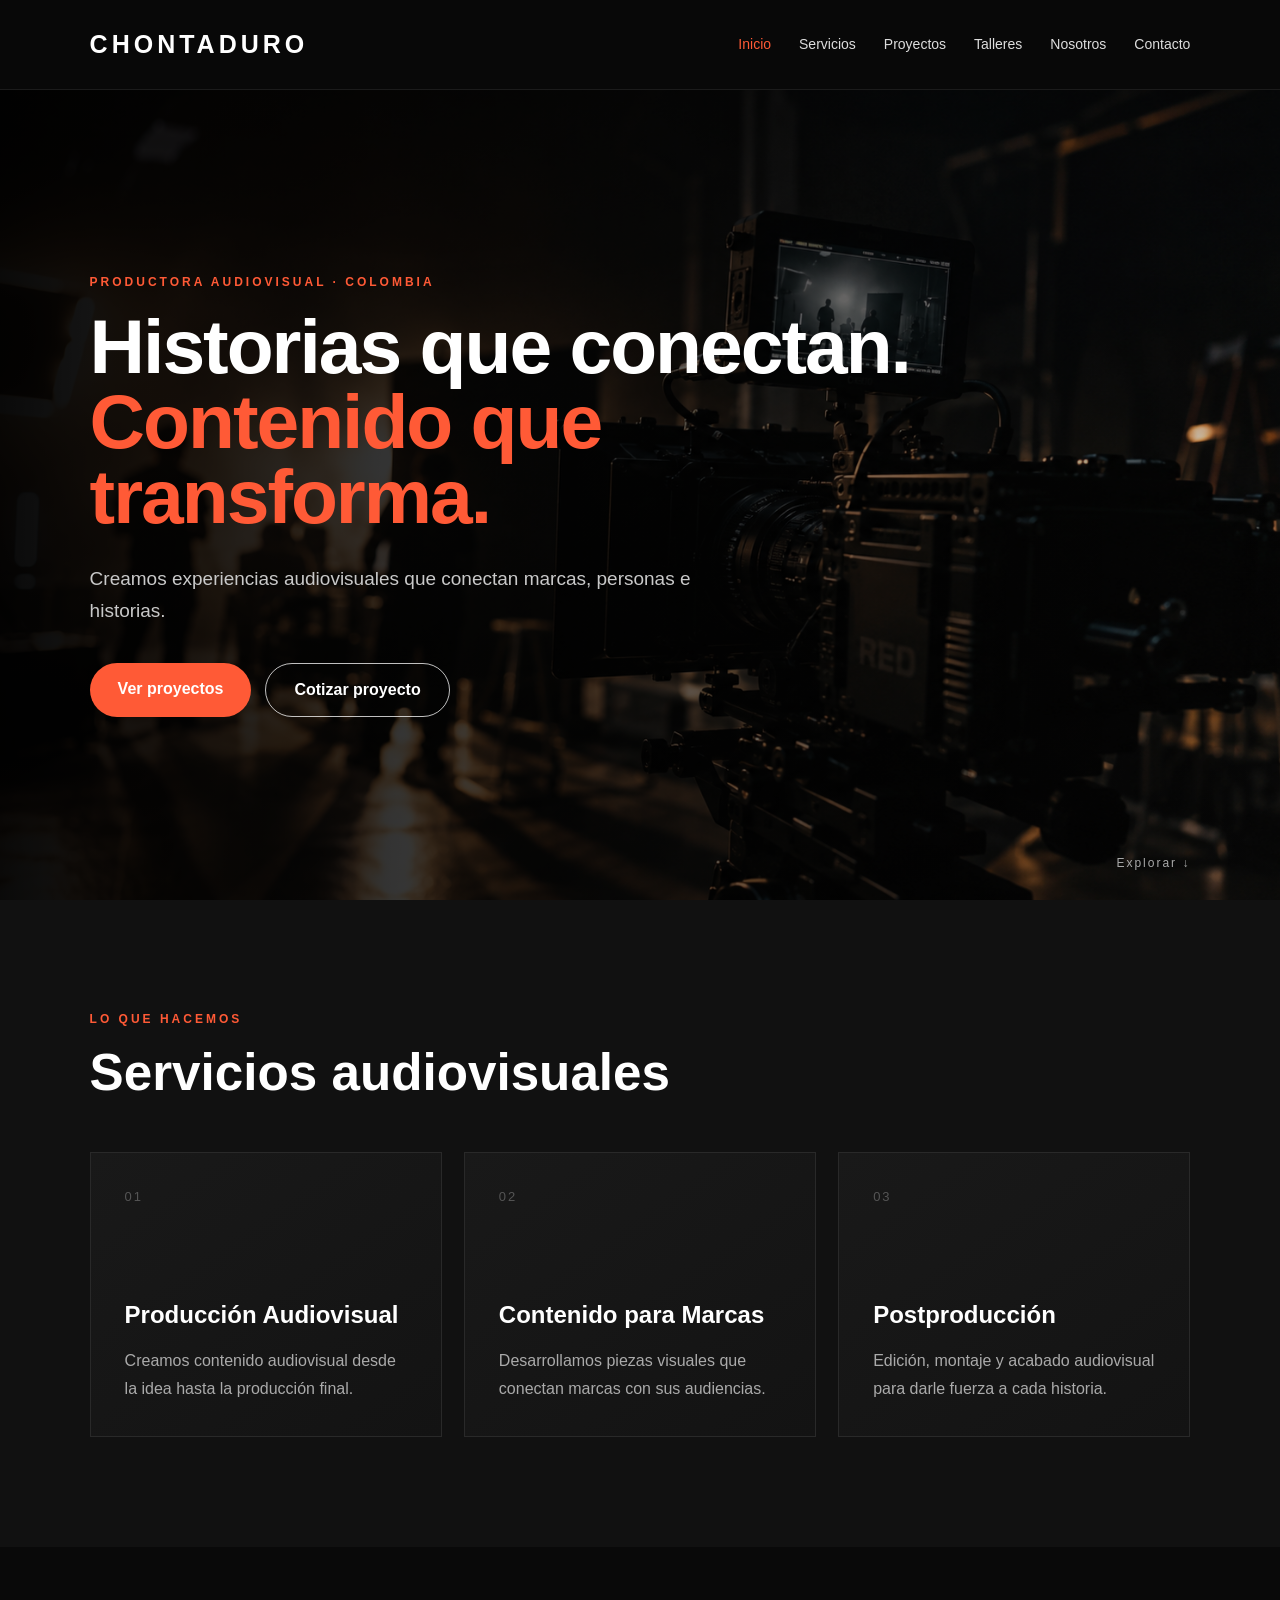
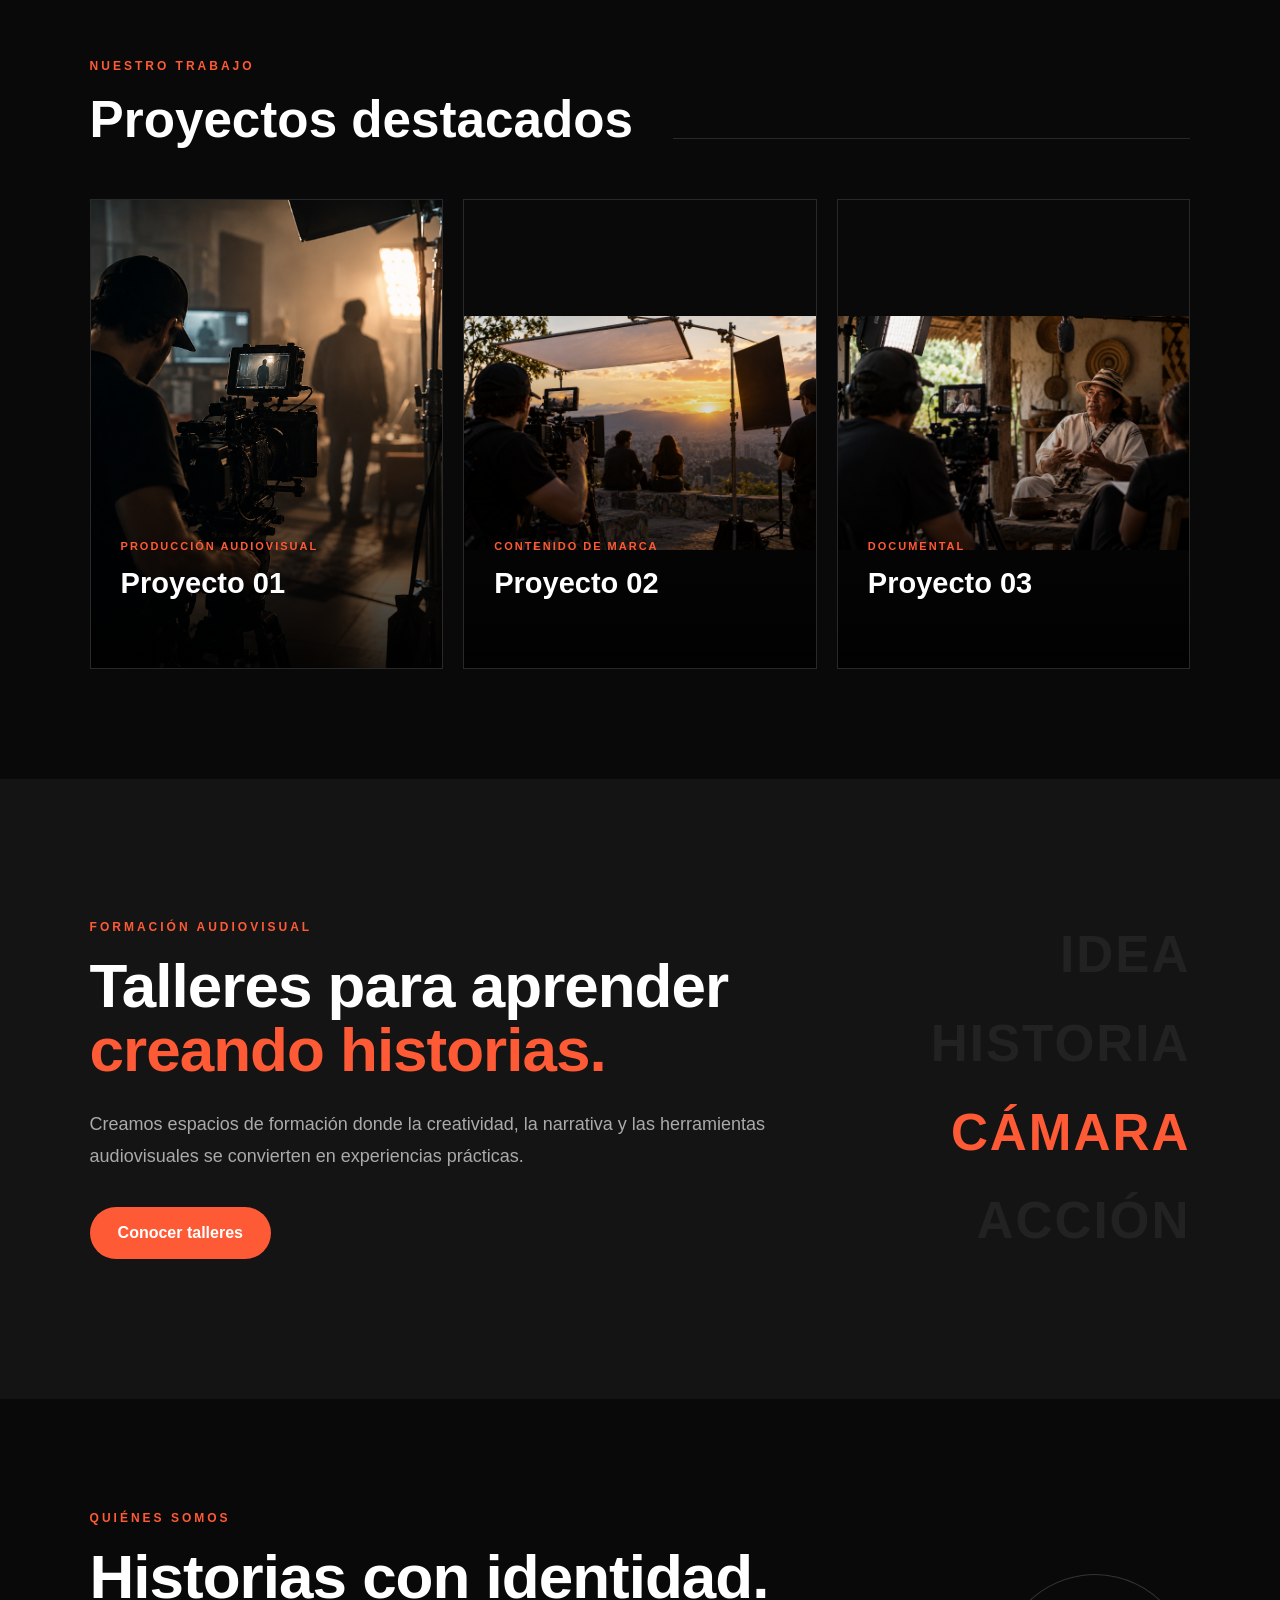
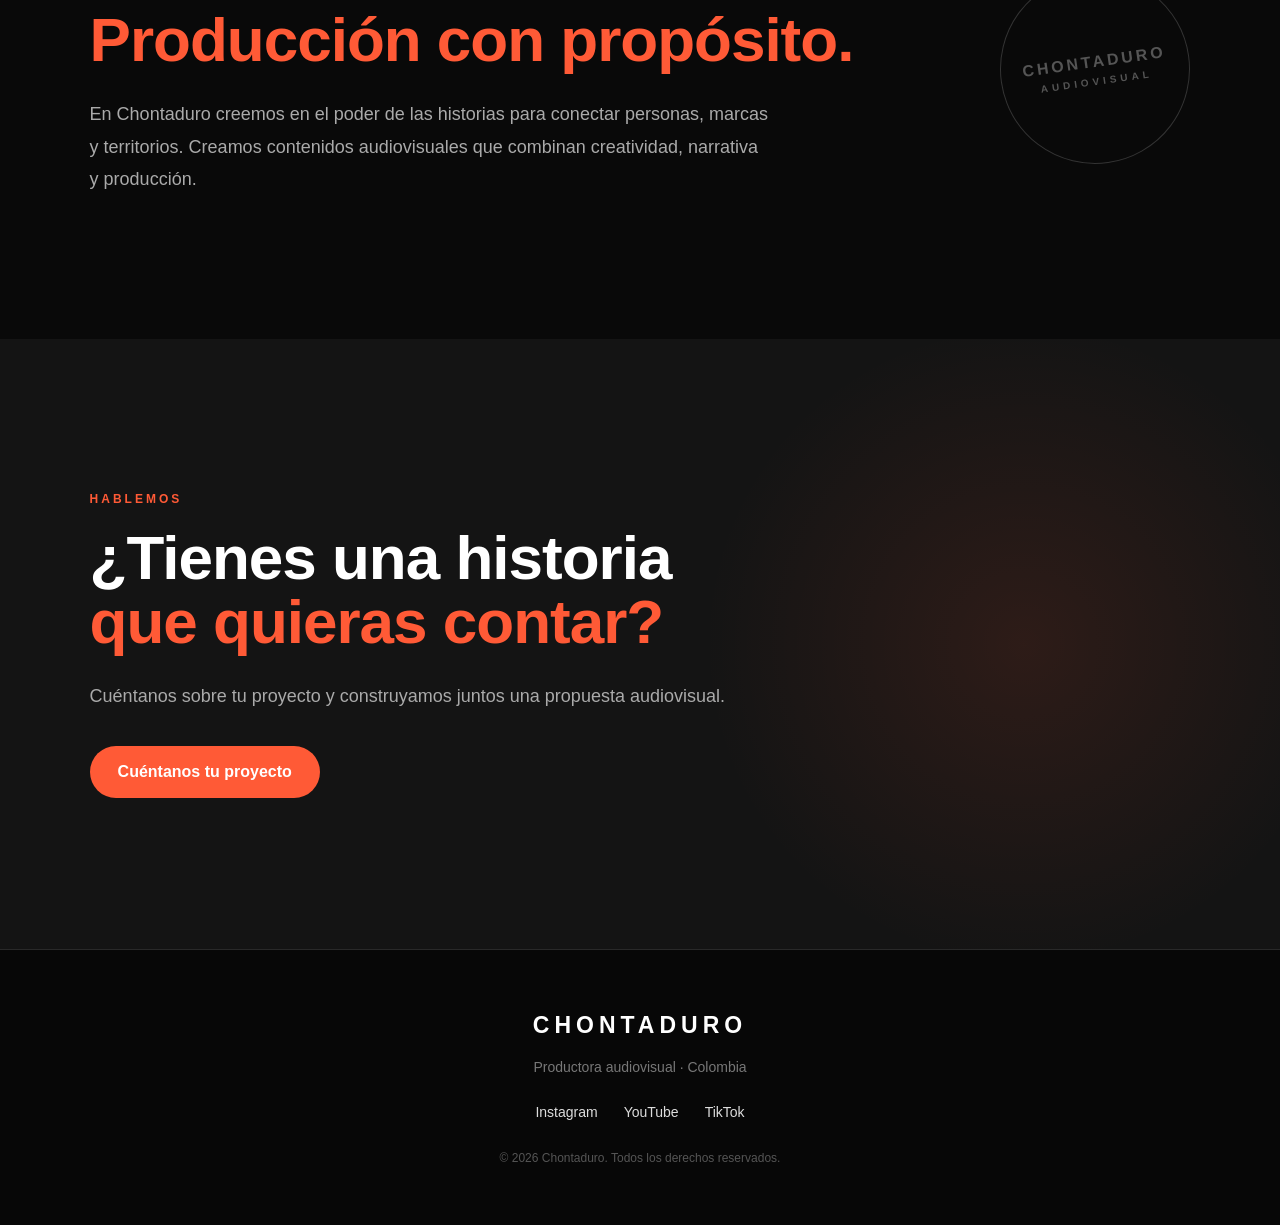
==== index.html @ b8dfe87e "Primera versión web Chontaduro" ====
<!DOCTYPE html>
<html lang="es">
<head>
    <meta charset="UTF-8">
    <meta name="viewport" content="width=device-width, initial-scale=1.0">
    <meta name="description" content="Chontaduro, productora audiovisual en Colombia. Producción audiovisual, contenido para marcas, postproducción y formación audiovisual.">
    <title>Chontaduro | Productora Audiovisual</title>
    <link rel="stylesheet" href="styles.css">
</head>
<body>
    <header class="header">
        <h1 class="logo"><a href="#inicio">CHONTADURO</a></h1>
        <nav aria-label="Navegación principal">
            <a href="#inicio" class="activo">Inicio</a>
            <a href="#servicios">Servicios</a>
            <a href="#proyectos">Proyectos</a>
            <a href="#talleres">Talleres</a>
            <a href="#nosotros">Nosotros</a>
            <a href="#contacto">Contacto</a>
        </nav>
    </header>

    <main>
        <section class="portada" id="inicio">
            <div class="contenido-portada">
                <p class="eyebrow">PRODUCTORA AUDIOVISUAL · COLOMBIA</p>
                <h2>Historias que conectan.<br><span>Contenido que transforma.</span></h2>
                <p class="intro">Creamos experiencias audiovisuales que conectan marcas, personas e historias.</p>
                <div class="botones">
                    <a href="#proyectos" class="boton boton-primario">Ver proyectos</a>
                    <a href="https://wa.me/573133959824?text=Hola%20Chontaduro,%20quiero%20cotizar%20un%20proyecto%20audiovisual." class="boton boton-secundario" target="_blank" rel="noopener noreferrer">Cotizar proyecto</a>
                </div>
            </div>
            <a class="scroll-indicator" href="#servicios" aria-label="Ir a servicios">Explorar ↓</a>
        </section>

        <section class="servicios seccion" id="servicios">
            <div class="titulo-seccion">
                <p>LO QUE HACEMOS</p>
                <h2>Servicios audiovisuales</h2>
            </div>
            <div class="contenedor-servicios">
                <article class="servicio">
                    <span class="numero">01</span>
                    <h3>Producción Audiovisual</h3>
                    <p>Creamos contenido audiovisual desde la idea hasta la producción final.</p>
                </article>
                <article class="servicio">
                    <span class="numero">02</span>
                    <h3>Contenido para Marcas</h3>
                    <p>Desarrollamos piezas visuales que conectan marcas con sus audiencias.</p>
                </article>
                <article class="servicio">
                    <span class="numero">03</span>
                    <h3>Postproducción</h3>
                    <p>Edición, montaje y acabado audiovisual para darle fuerza a cada historia.</p>
                </article>
            </div>
        </section>

        <section class="proyectos seccion" id="proyectos">
            <div class="titulo-seccion titulo-con-linea">
                <div>
                    <p>NUESTRO TRABAJO</p>
                    <h2>Proyectos destacados</h2>
                </div>
                <span class="linea-decorativa"></span>
            </div>
            <div class="contenedor-proyectos">
                <a href="#" class="proyecto proyecto-1" aria-label="Proyecto 01, Producción Audiovisual">
                    <div class="info-proyecto">
                        <p>PRODUCCIÓN AUDIOVISUAL</p>
                        <h3>Proyecto 01</h3>
                        <span>Ver proyecto →</span>
                    </div>
                </a>
                <a href="#" class="proyecto proyecto-2" aria-label="Proyecto 02, Contenido de Marca">
                    <div class="info-proyecto">
                        <p>CONTENIDO DE MARCA</p>
                        <h3>Proyecto 02</h3>
                        <span>Ver proyecto →</span>
                    </div>
                </a>
                <a href="#" class="proyecto proyecto-3" aria-label="Proyecto 03, Documental">
                    <div class="info-proyecto">
                        <p>DOCUMENTAL</p>
                        <h3>Proyecto 03</h3>
                        <span>Ver proyecto →</span>
                    </div>
                </a>
            </div>
        </section>

        <section class="talleres seccion" id="talleres">
            <div class="contenido-talleres">
                <p class="etiqueta">FORMACIÓN AUDIOVISUAL</p>
                <h2>Talleres para aprender<br><span>creando historias.</span></h2>
                <p class="descripcion-talleres">Creamos espacios de formación donde la creatividad, la narrativa y las herramientas audiovisuales se convierten en experiencias prácticas.</p>
                <a href="https://wa.me/573133959824?text=Hola%20Chontaduro,%20quiero%20conocer%20más%20sobre%20los%20talleres." class="boton boton-primario" target="_blank" rel="noopener noreferrer">Conocer talleres</a>
            </div>
            <div class="detalle-talleres" aria-hidden="true">
                <span>IDEA</span><span>HISTORIA</span><span>CÁMARA</span><span>ACCIÓN</span>
            </div>
        </section>

        <section class="nosotros seccion" id="nosotros">
            <div class="contenido-nosotros">
                <p class="etiqueta">QUIÉNES SOMOS</p>
                <h2>Historias con identidad.<br><span>Producción con propósito.</span></h2>
                <p class="texto-nosotros">En Chontaduro creemos en el poder de las historias para conectar personas, marcas y territorios. Creamos contenidos audiovisuales que combinan creatividad, narrativa y producción.</p>
            </div>
            <div class="sello" aria-hidden="true">CHONTADURO<br><small>AUDIOVISUAL</small></div>
        </section>

        <section class="contacto seccion" id="contacto">
            <div class="contenido-contacto">
                <p class="etiqueta">HABLEMOS</p>
                <h2>¿Tienes una historia<br><span>que quieras contar?</span></h2>
                <p class="texto-contacto">Cuéntanos sobre tu proyecto y construyamos juntos una propuesta audiovisual.</p>
                <a href="https://wa.me/573133959824?text=Hola%20Chontaduro,%20quiero%20cotizar%20un%20proyecto%20audiovisual." class="boton boton-primario" target="_blank" rel="noopener noreferrer">Cuéntanos tu proyecto</a>
            </div>
        </section>
    </main>

    <footer class="footer">
        <div class="contenido-footer">
            <h3>CHONTADURO</h3>
            <p>Productora audiovisual · Colombia</p>
            <div class="redes-footer">
                <a href="#">Instagram</a>
                <a href="#">YouTube</a>
                <a href="#">TikTok</a>
            </div>
            <p class="copyright">© 2026 Chontaduro. Todos los derechos reservados.</p>
        </div>
    </footer>
</body>
</html>
---- styles.css ----
:root {
    --fondo: #090909;
    --fondo-secundario: #111111;
    --tarjeta: #171717;
    --borde: #292929;
    --texto: #ffffff;
    --texto-suave: #aaaaaa;
    --acento: #ff5a36;
    --ancho: 1200px;
}

* { margin: 0; padding: 0; box-sizing: border-box; }
html { scroll-behavior: smooth; scroll-padding-top: 90px; }
body { background: var(--fondo); color: var(--texto); font-family: Arial, Helvetica, sans-serif; line-height: 1.5; overflow-x: hidden; }
a { color: inherit; }

.header {
    height: 90px;
    padding: 0 max(7%, calc((100vw - var(--ancho)) / 2));
    display: flex;
    align-items: center;
    justify-content: space-between;
    background: rgba(9, 9, 9, 0.94);
    backdrop-filter: blur(12px);
    position: sticky;
    top: 0;
    z-index: 1000;
    border-bottom: 1px solid rgba(255,255,255,.08);
}
.logo { font-size: 25px; letter-spacing: 4px; }
.logo a { color: white; text-decoration: none; transition: color .3s ease; }
.logo a:hover { color: var(--acento); }
nav { display: flex; gap: 28px; }
nav a { color: #ddd; text-decoration: none; font-size: 14px; transition: color .3s ease; }
nav a:hover, nav a.activo { color: var(--acento); }

.portada {
    min-height: calc(100vh - 90px);
    padding: 0 7%;
    display: flex;
    align-items: center;
    position: relative;
    background-image: linear-gradient(90deg, rgba(0,0,0,.96) 0%, rgba(0,0,0,.72) 44%, rgba(0,0,0,.16) 100%), url("Imagenes/Portada.png");
    background-size: cover;
    background-position: center;
}
.contenido-portada { max-width: 900px; }
.eyebrow, .etiqueta, .titulo-seccion p { color: var(--acento); font-size: 12px; font-weight: 700; letter-spacing: 3px; margin-bottom: 18px; }
.contenido-portada h2 { font-size: clamp(48px, 6vw, 78px); line-height: .98; letter-spacing: -2px; margin-bottom: 28px; }
.contenido-portada h2 span, .contenido-talleres h2 span, .contenido-nosotros h2 span, .contenido-contacto h2 span { color: var(--acento); }
.intro { max-width: 610px; font-size: 19px; line-height: 1.7; color: #c9c9c9; margin-bottom: 36px; }
.botones { display: flex; gap: 14px; flex-wrap: wrap; }
.boton { display: inline-block; padding: 14px 28px; border-radius: 999px; text-decoration: none; font-weight: 700; transition: transform .3s ease, opacity .3s ease, background .3s ease; }
.boton:hover { transform: translateY(-3px); opacity: .88; }
.boton-primario { background: var(--acento); color: white; }
.boton-secundario { background: transparent; border: 1px solid rgba(255,255,255,.75); color: white; }
.scroll-indicator { position: absolute; bottom: 28px; right: 7%; color: #aaa; text-decoration: none; font-size: 12px; letter-spacing: 2px; }

.seccion { padding: 110px 7%; }
.titulo-seccion { margin-bottom: 52px; }
.titulo-seccion h2 { font-size: clamp(38px, 4vw, 52px); line-height: 1.05; }
.titulo-con-linea { display: flex; align-items: flex-end; gap: 40px; }
.linea-decorativa { height: 1px; background: var(--borde); flex: 1; margin-bottom: 8px; }

.servicios { background: var(--fondo-secundario); }
.contenedor-servicios { display: grid; grid-template-columns: repeat(3, 1fr); gap: 22px; }
.servicio { min-height: 285px; padding: 34px; background: linear-gradient(145deg, #191919, #131313); border: 1px solid var(--borde); display: flex; flex-direction: column; justify-content: flex-end; transition: transform .35s ease, border-color .35s ease; }
.servicio:hover { transform: translateY(-8px); border-color: var(--acento); }
.numero { color: #555; font-size: 13px; letter-spacing: 2px; margin-bottom: auto; }
.servicio h3 { font-size: 24px; margin-bottom: 14px; }
.servicio p { color: var(--texto-suave); line-height: 1.7; }

.proyectos { background: var(--fondo); }
.contenedor-proyectos { display: grid; grid-template-columns: repeat(3, 1fr); gap: 20px; }
.proyecto { height: 470px; padding: 30px; border: 1px solid var(--borde); display: flex; align-items: flex-end; position: relative; overflow: hidden; text-decoration: none; color: white; background-size: 100%; background-position: center; background-repeat: no-repeat; transition: transform .45s ease, border-color .45s ease, background-size .65s ease; }
.proyecto::after { content: ""; position: absolute; inset: 0; background: linear-gradient(180deg, transparent 35%, rgba(0,0,0,.88) 100%); }
.proyecto-1 { background-image: url("Imagenes/proyectos/Proyecto 01.png"); }
.proyecto-2 { background-image: url("Imagenes/proyectos/Proyecto 02.png"); }
.proyecto-3 { background-image: url("Imagenes/proyectos/Proyecto 03.png"); }
.proyecto:hover { transform: translateY(-8px); border-color: var(--acento); background-size: 108%; }
.info-proyecto { position: relative; z-index: 2; }
.info-proyecto p { color: var(--acento); font-size: 11px; font-weight: 700; letter-spacing: 2px; margin-bottom: 8px; }
.info-proyecto h3 { font-size: 29px; margin-bottom: 8px; }
.info-proyecto span { color: #bbb; font-size: 13px; opacity: 0; transform: translateY(5px); display: inline-block; transition: .3s ease; }
.proyecto:hover .info-proyecto span { opacity: 1; transform: translateY(0); }

.talleres { min-height: 620px; background: #141414; display: grid; grid-template-columns: 1.3fr .7fr; gap: 60px; align-items: center; }
.contenido-talleres { max-width: 800px; }
.contenido-talleres h2, .contenido-nosotros h2, .contenido-contacto h2 { font-size: clamp(42px, 5vw, 62px); line-height: 1.03; margin-bottom: 26px; letter-spacing: -1px; }
.descripcion-talleres, .texto-nosotros, .texto-contacto { max-width: 680px; color: var(--texto-suave); font-size: 18px; line-height: 1.8; margin-bottom: 34px; }
.detalle-talleres { display: grid; gap: 12px; justify-items: end; }
.detalle-talleres span { font-size: clamp(28px, 4vw, 52px); font-weight: 800; color: #222; letter-spacing: 2px; }
.detalle-talleres span:nth-child(3) { color: var(--acento); }

.nosotros { background: var(--fondo); display: grid; grid-template-columns: 1fr auto; align-items: center; gap: 70px; }
.contenido-nosotros { max-width: 900px; }
.sello { width: 190px; height: 190px; border: 1px solid #333; border-radius: 50%; display: grid; place-content: center; text-align: center; font-weight: 800; letter-spacing: 3px; color: #555; transform: rotate(-8deg); }
.sello small { font-size: 10px; letter-spacing: 4px; }

.contacto { min-height: 610px; background: radial-gradient(circle at 80% 50%, rgba(255,90,54,.11), transparent 30%), #141414; display: flex; align-items: center; }
.contenido-contacto { max-width: 850px; }

.footer { padding: 58px 7%; background: #070707; border-top: 1px solid var(--borde); }
.contenido-footer { text-align: center; }
.contenido-footer h3 { font-size: 23px; letter-spacing: 5px; margin-bottom: 14px; }
.contenido-footer > p { color: #777; font-size: 14px; }
.redes-footer { display: flex; justify-content: center; gap: 26px; margin-top: 24px; }
.redes-footer a { color: #ddd; text-decoration: none; font-size: 14px; transition: color .3s ease; }
.redes-footer a:hover { color: var(--acento); }
.contenido-footer .copyright { font-size: 12px; color: #555; margin-top: 26px; }

@media (max-width: 900px) {
    html { scroll-padding-top: 130px; }
    .header { height: auto; padding: 20px 7%; flex-direction: column; gap: 16px; }
    nav { flex-wrap: wrap; justify-content: center; gap: 12px 18px; }
    .portada { min-height: 78vh; background-position: 60% center; }
    .contenedor-servicios, .contenedor-proyectos { grid-template-columns: 1fr; }
    .proyecto { height: 390px; background-size: cover; }
    .proyecto:hover { background-size: cover; }
    .talleres { grid-template-columns: 1fr; }
    .detalle-talleres { display: none; }
    .nosotros { grid-template-columns: 1fr; }
    .sello { display: none; }
    .titulo-con-linea { display: block; }
    .linea-decorativa { display: none; }
}

@media (max-width: 560px) {
    .seccion { padding: 78px 7%; }
    .portada { padding-top: 55px; padding-bottom: 70px; }
    .contenido-portada h2 { font-size: 45px; }
    .intro { font-size: 17px; }
    .botones { flex-direction: column; align-items: flex-start; }
    .boton { text-align: center; }
    .scroll-indicator { display: none; }
    .servicio { min-height: 230px; }
    .contenido-talleres h2, .contenido-nosotros h2, .contenido-contacto h2 { font-size: 40px; }
}
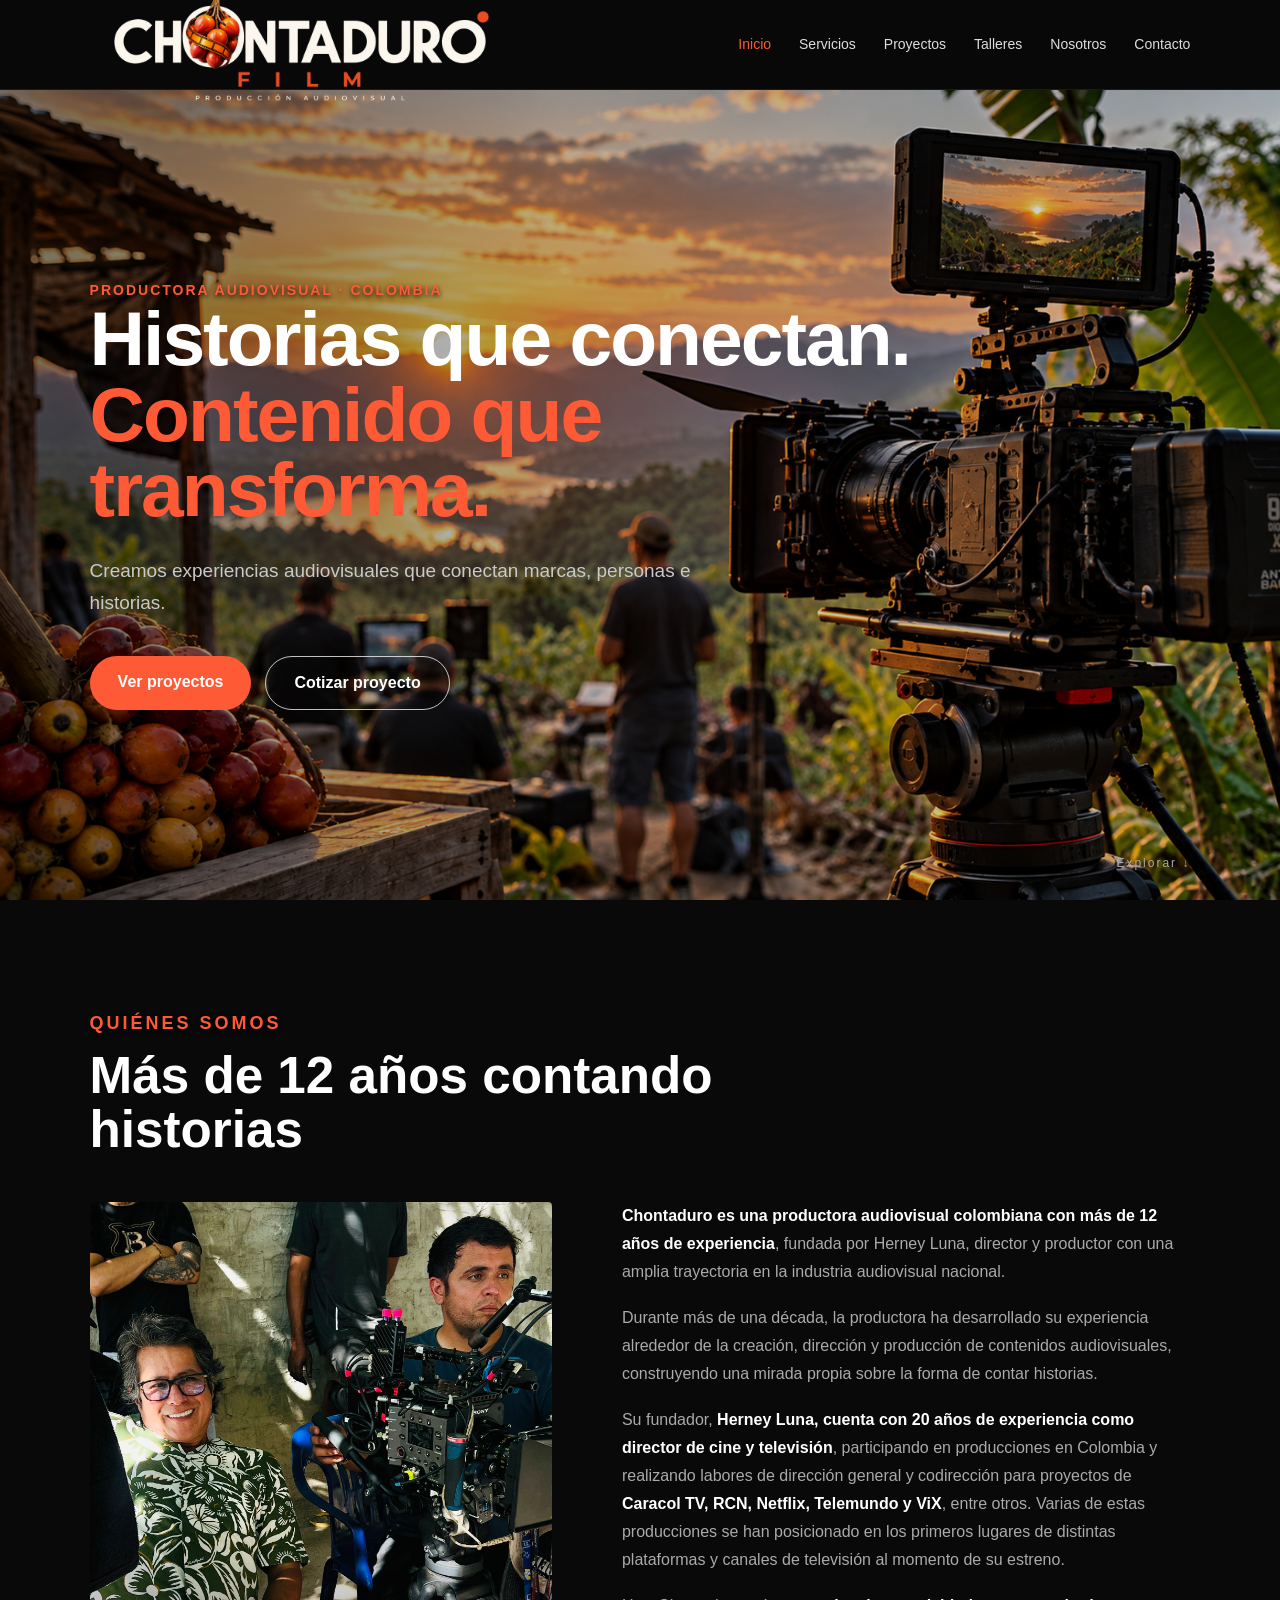
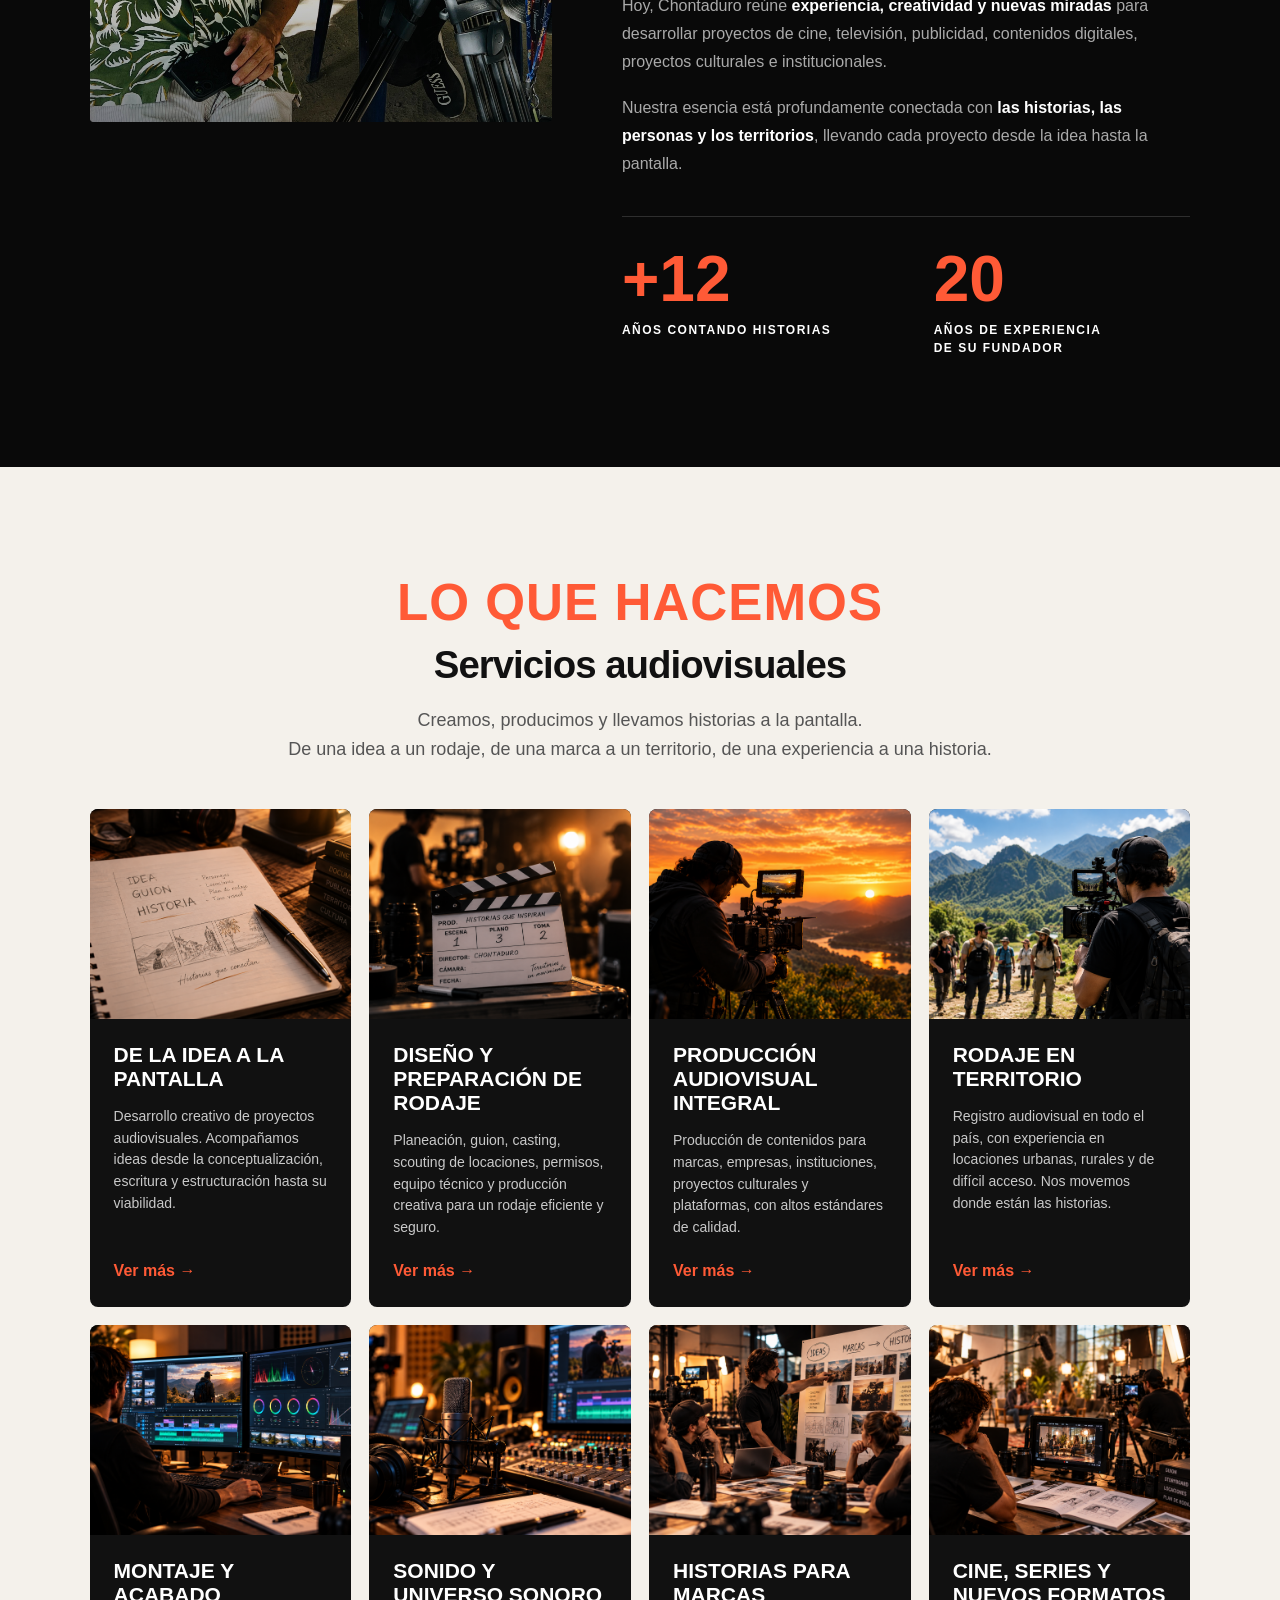
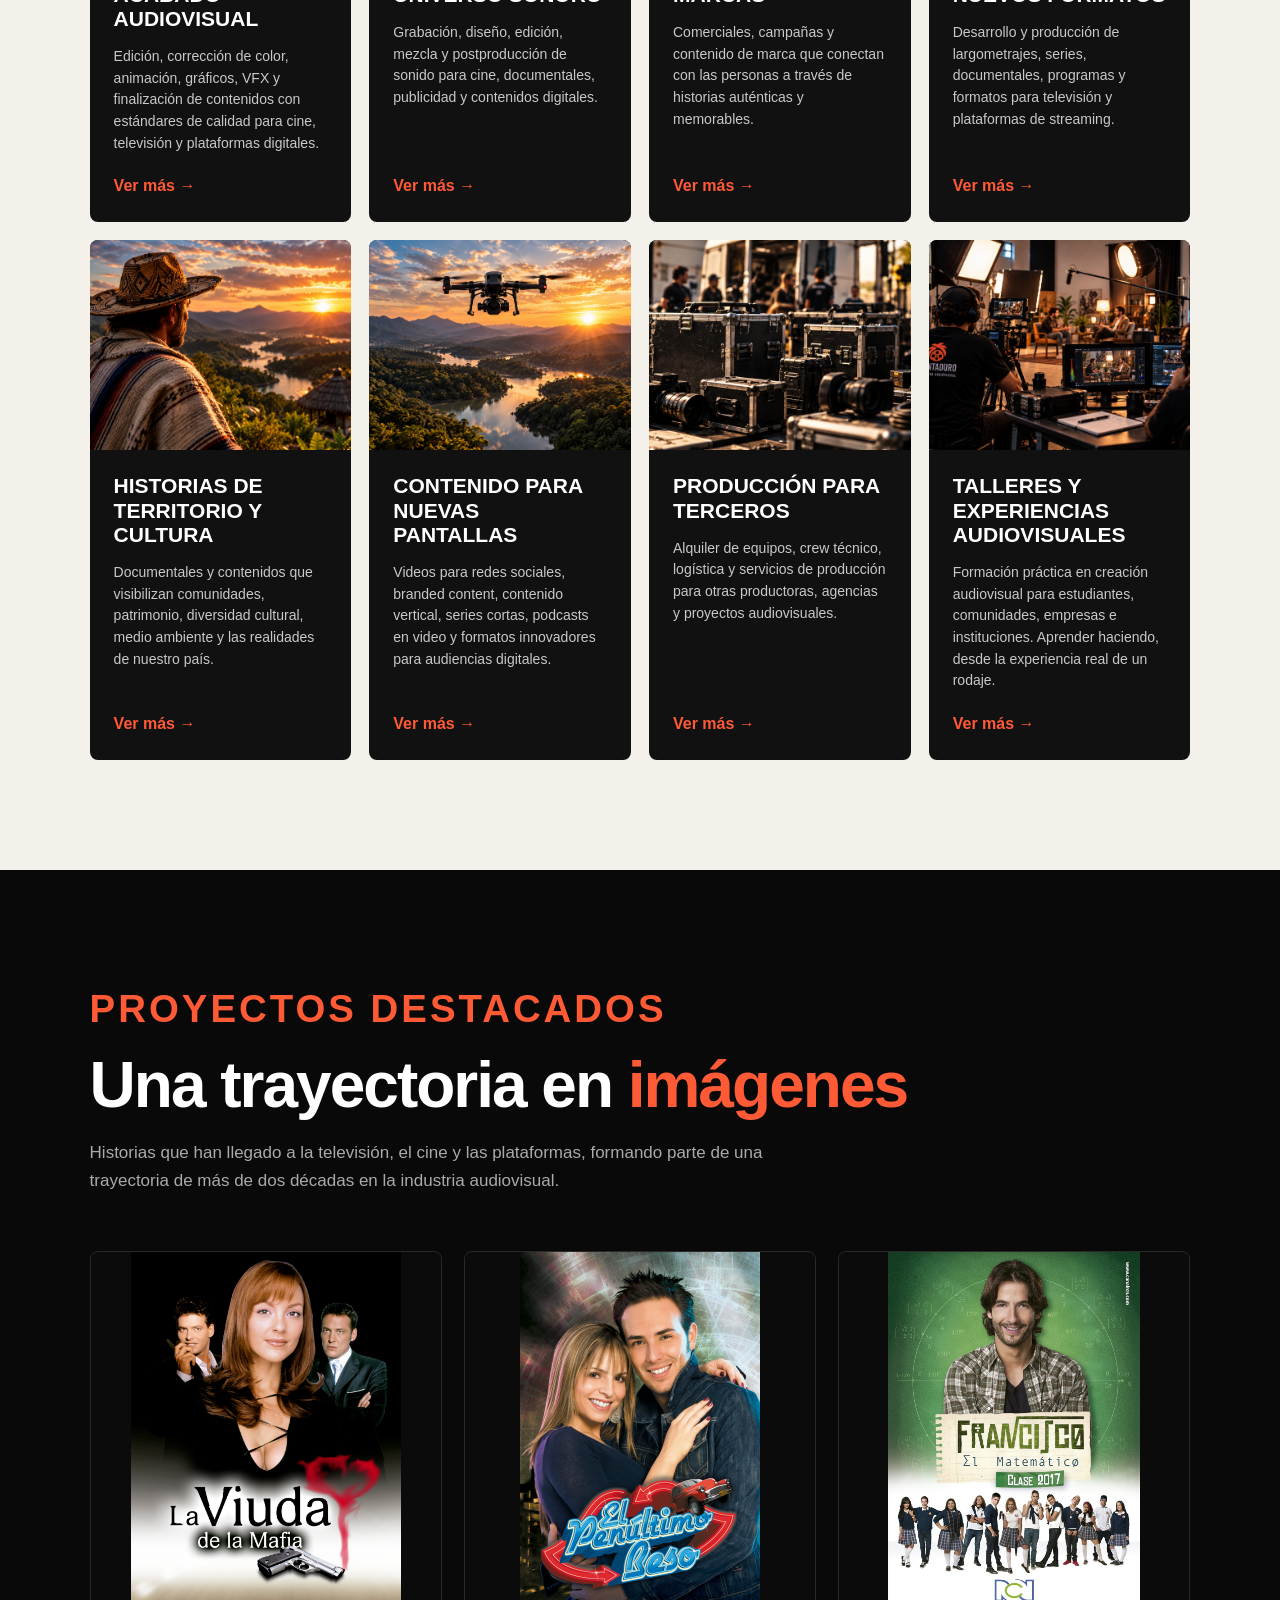
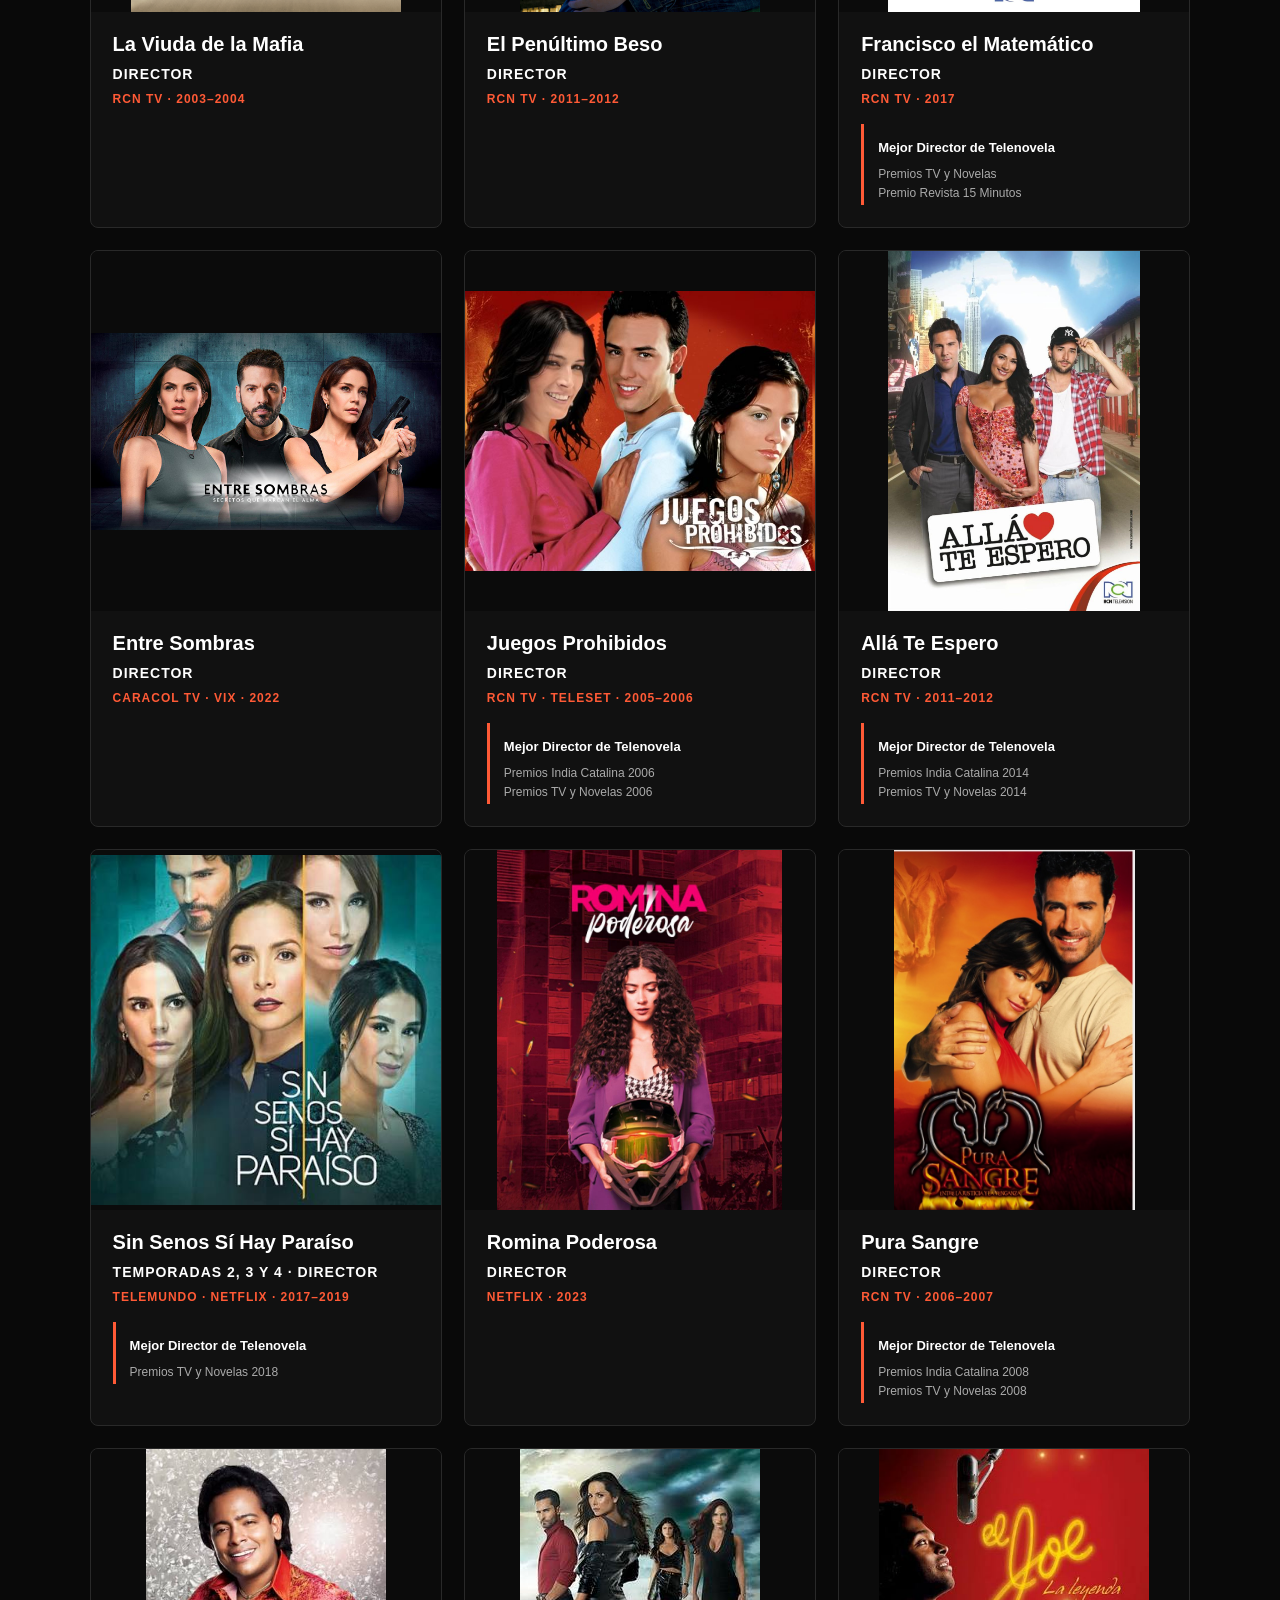
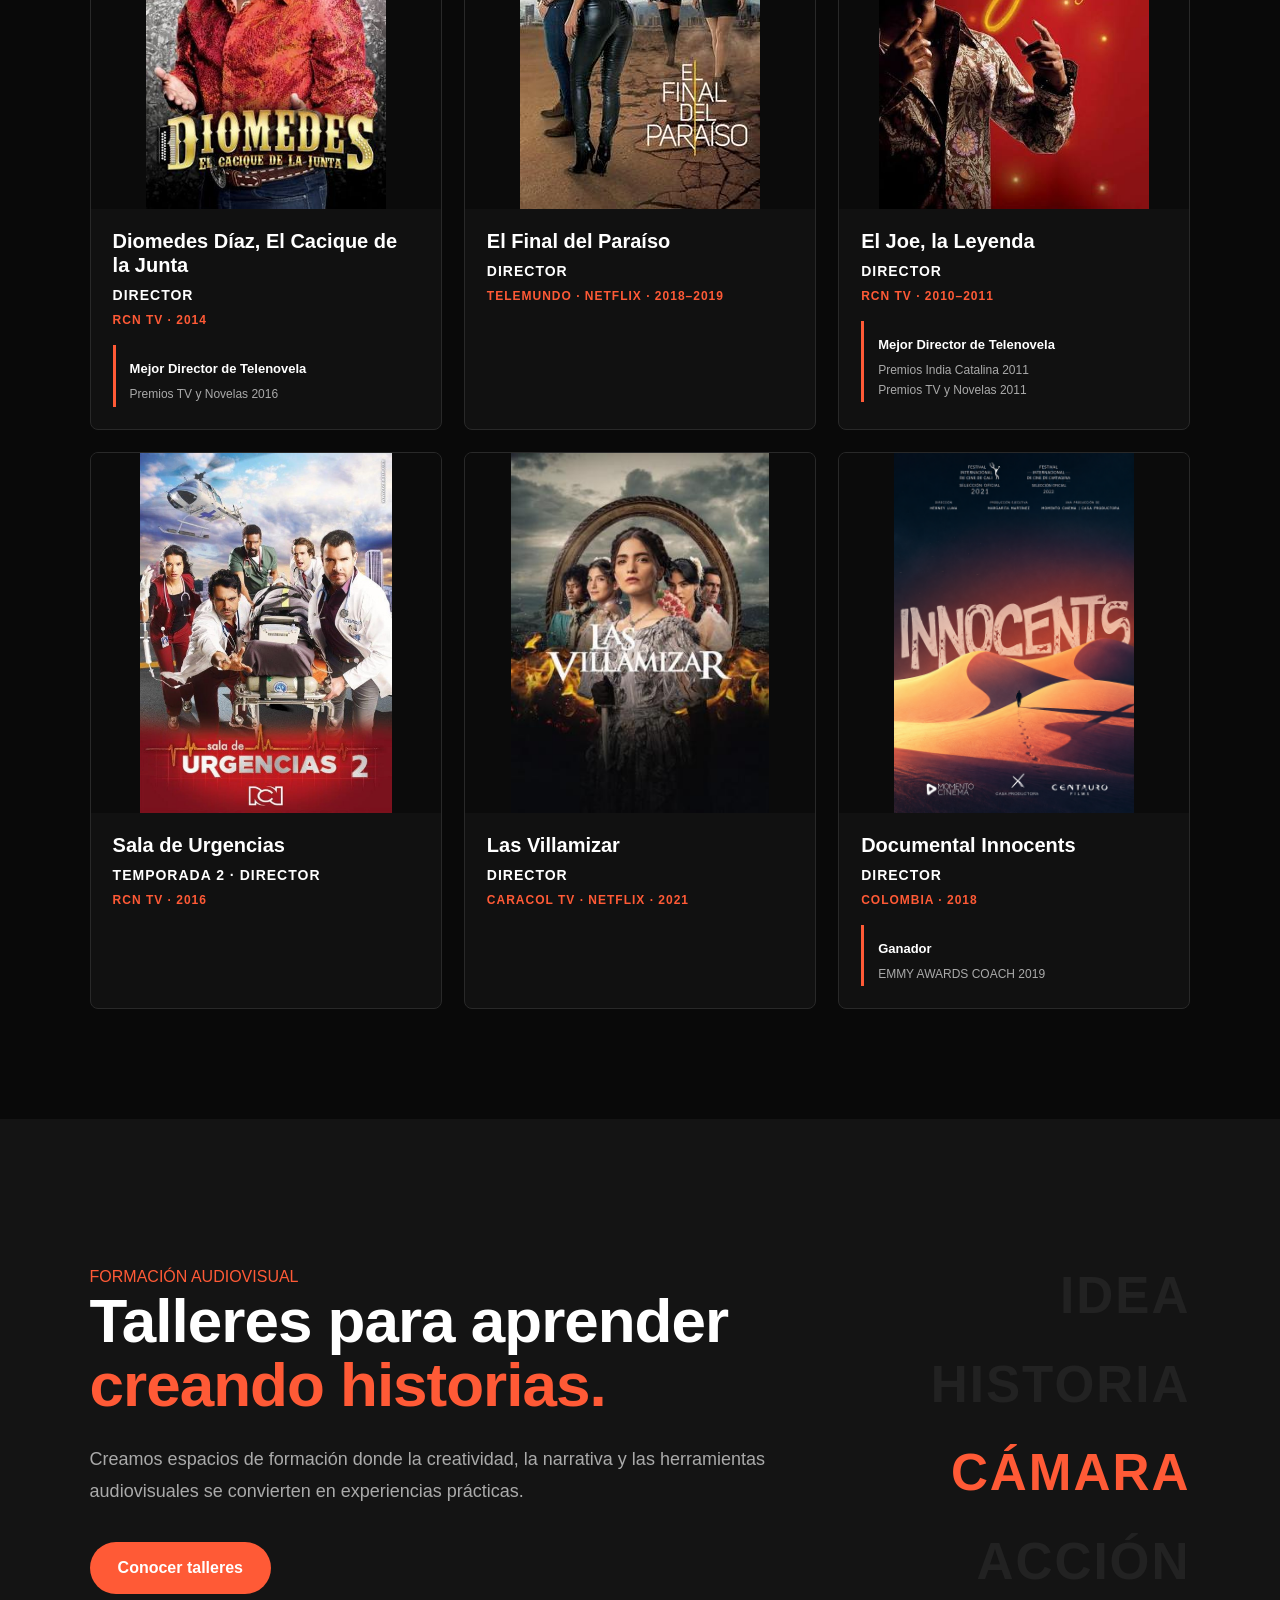
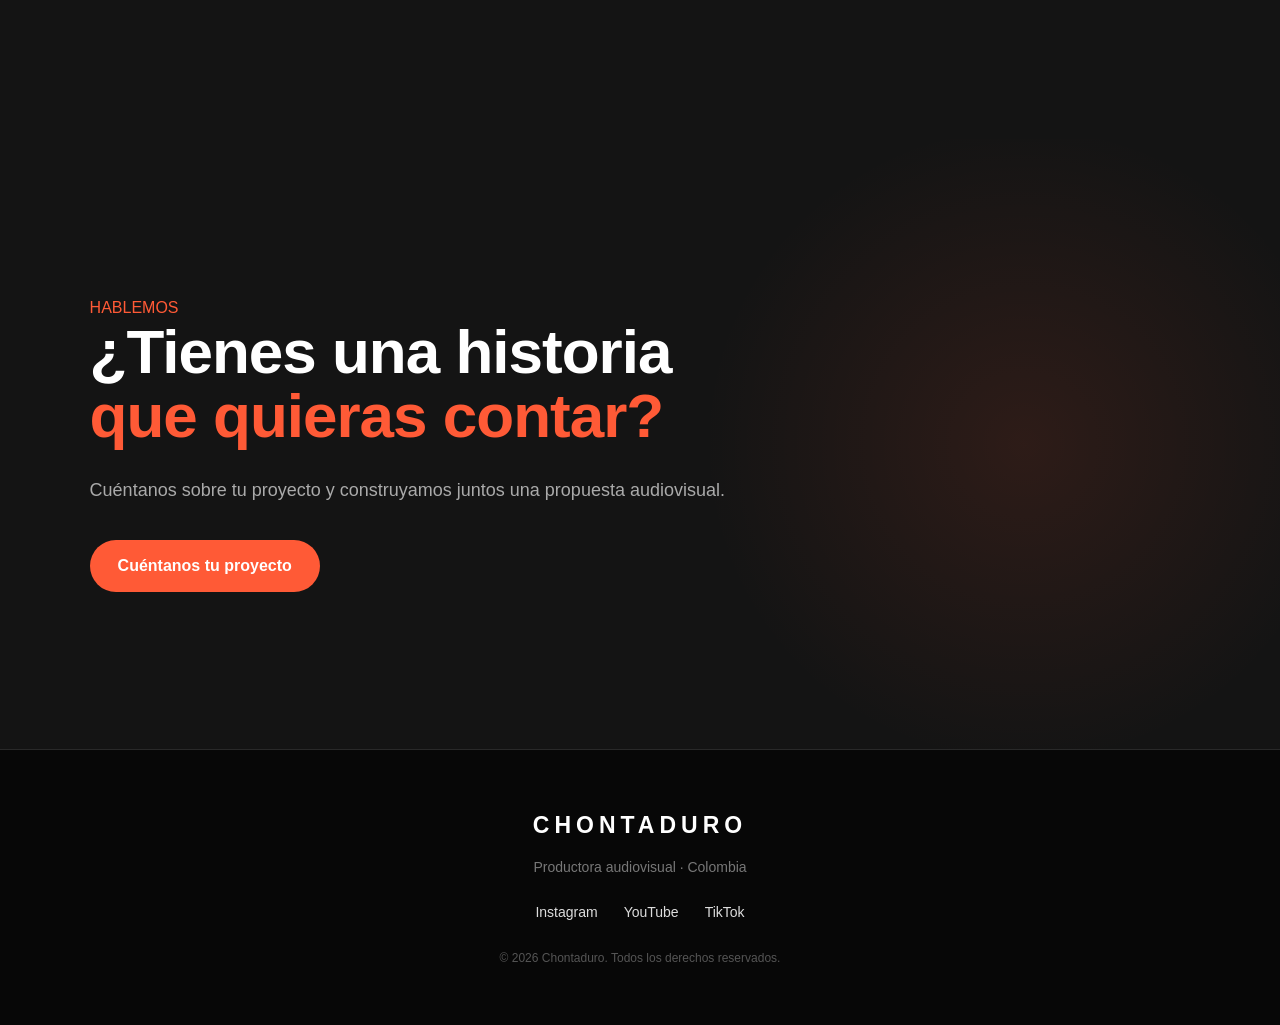
==== commit e1778e64: "Add files via upload" ====
--- a/index.html
+++ b/index.html
@@ -9,7 +9,11 @@
 </head>
 <body>
     <header class="header">
-        <h1 class="logo"><a href="#inicio">CHONTADURO</a></h1>
+        <h1 class="logo">
+    <a href="#inicio">
+        <img src="Imagenes/Logo-Chontaduro.png" alt="Chontaduro">
+    </a>
+</h1>
         <nav aria-label="Navegación principal">
             <a href="#inicio" class="activo">Inicio</a>
             <a href="#servicios">Servicios</a>
@@ -33,63 +37,401 @@
             </div>
             <a class="scroll-indicator" href="#servicios" aria-label="Ir a servicios">Explorar ↓</a>
         </section>
+<section class="nosotros-home seccion" id="nosotros">
+
+    <div class="nosotros-encabezado">
+    <p class="eyebrow nosotros-titulo">QUIÉNES SOMOS</p>
+    <h2 class="nosotros-titulo-principal">Más de 12 años contando historias</h2>
+</div>
+<div class="nosotros-grid">
+    <div class="nosotros-imagen">
+        <img src="Imagenes/nosotros/Herney-Luna.jpeg" alt="Herney Luna">
+    </div>
+
+    <div class="nosotros-contenido">
+
+
+        <p>
+            <strong>Chontaduro es una productora audiovisual colombiana con más de 12 años de experiencia</strong>,
+            fundada por Herney Luna, director y productor con una amplia trayectoria en la industria audiovisual nacional.
+        </p>
+
+        <p>
+            Durante más de una década, la productora ha desarrollado su experiencia alrededor de la creación,
+            dirección y producción de contenidos audiovisuales, construyendo una mirada propia sobre la forma
+            de contar historias.
+        </p>
+
+        <p>
+            Su fundador, <strong>Herney Luna, cuenta con 20 años de experiencia como director de cine y televisión</strong>,
+            participando en producciones en Colombia y realizando labores de dirección general y codirección
+            para proyectos de <strong>Caracol TV, RCN, Netflix, Telemundo y ViX</strong>, entre otros.
+            Varias de estas producciones se han posicionado en los primeros lugares de distintas plataformas
+            y canales de televisión al momento de su estreno.
+        </p>
+
+        <p>
+            Hoy, Chontaduro reúne <strong>experiencia, creatividad y nuevas miradas</strong> para desarrollar
+            proyectos de cine, televisión, publicidad, contenidos digitales, proyectos culturales e institucionales.
+        </p>
+
+        <p>
+            Nuestra esencia está profundamente conectada con <strong>las historias, las personas y los territorios</strong>,
+            llevando cada proyecto desde la idea hasta la pantalla.
+        </p>
+
+        <div class="nosotros-datos">
+            <div>
+                <span>+12</span>
+                <p>AÑOS CONTANDO HISTORIAS</p>
+            </div>
+
+            <div>
+                <span>20</span>
+                <p>AÑOS DE EXPERIENCIA<br>DE SU FUNDADOR</p>
+            </div>
+        </div>
+
+    </div>
+</div>
+</section>
 
         <section class="servicios seccion" id="servicios">
-            <div class="titulo-seccion">
-                <p>LO QUE HACEMOS</p>
-                <h2>Servicios audiovisuales</h2>
-            </div>
-            <div class="contenedor-servicios">
-                <article class="servicio">
-                    <span class="numero">01</span>
-                    <h3>Producción Audiovisual</h3>
-                    <p>Creamos contenido audiovisual desde la idea hasta la producción final.</p>
-                </article>
-                <article class="servicio">
-                    <span class="numero">02</span>
-                    <h3>Contenido para Marcas</h3>
-                    <p>Desarrollamos piezas visuales que conectan marcas con sus audiencias.</p>
-                </article>
-                <article class="servicio">
-                    <span class="numero">03</span>
-                    <h3>Postproducción</h3>
-                    <p>Edición, montaje y acabado audiovisual para darle fuerza a cada historia.</p>
-                </article>
-            </div>
-        </section>
+
+    <div class="servicios-encabezado">
+        <p class="eyebrow">LO QUE HACEMOS</p>
+        <h2>Servicios audiovisuales</h2>
+        <p class="servicios-intro">
+            Creamos, producimos y llevamos historias a la pantalla.<br>
+            De una idea a un rodaje, de una marca a un territorio, de una experiencia a una historia.
+        </p>
+    </div>
+
+    <div class="servicios-grid">
+
+        <article class="servicio-card">
+            <img src="Imagenes/servicios/01-idea-pantalla.png" alt="De la idea a la pantalla">
+            <div class="servicio-info">
+                <h3>De la idea a la pantalla</h3>
+                <p>Desarrollo creativo de proyectos audiovisuales. Acompañamos ideas desde la conceptualización, escritura y estructuración hasta su viabilidad.</p>
+                <a href="#">Ver más →</a>
+            </div>
+        </article>
+
+        <article class="servicio-card">
+            <img src="Imagenes/servicios/02-idea-pantalla.png" alt="Diseño y preparación de rodaje">
+            <div class="servicio-info">
+                <h3>Diseño y preparación de rodaje</h3>
+                <p>Planeación, guion, casting, scouting de locaciones, permisos, equipo técnico y producción creativa para un rodaje eficiente y seguro.</p>
+                <a href="#">Ver más →</a>
+            </div>
+        </article>
+
+        <article class="servicio-card">
+            <img src="Imagenes/servicios/03-idea-pantalla.png" alt="Producción audiovisual integral">
+            <div class="servicio-info">
+                <h3>Producción audiovisual integral</h3>
+                <p>Producción de contenidos para marcas, empresas, instituciones, proyectos culturales y plataformas, con altos estándares de calidad.</p>
+                <a href="#">Ver más →</a>
+            </div>
+        </article>
+
+        <article class="servicio-card">
+            <img src="Imagenes/servicios/04-idea-pantalla.png" alt="Rodaje en territorio">
+            <div class="servicio-info">
+                <h3>Rodaje en territorio</h3>
+                <p>Registro audiovisual en todo el país, con experiencia en locaciones urbanas, rurales y de difícil acceso. Nos movemos donde están las historias.</p>
+                <a href="#">Ver más →</a>
+            </div>
+        </article>
+
+        <article class="servicio-card">
+            <img src="Imagenes/servicios/05-idea-pantalla.png" alt="Montaje y acabado audiovisual">
+            <div class="servicio-info">
+                <h3>Montaje y acabado audiovisual</h3>
+                <p>Edición, corrección de color, animación, gráficos, VFX y finalización de contenidos con estándares de calidad para cine, televisión y plataformas digitales.</p>
+                <a href="#">Ver más →</a>
+            </div>
+        </article>
+
+        <article class="servicio-card">
+            <img src="Imagenes/servicios/06-idea-pantalla.png" alt="Sonido y universo sonoro">
+            <div class="servicio-info">
+                <h3>Sonido y universo sonoro</h3>
+                <p>Grabación, diseño, edición, mezcla y postproducción de sonido para cine, documentales, publicidad y contenidos digitales.</p>
+                <a href="#">Ver más →</a>
+            </div>
+        </article>
+
+        <article class="servicio-card">
+            <img src="Imagenes/servicios/07-idea-pantalla.png" alt="Historias para marcas">
+            <div class="servicio-info">
+                <h3>Historias para marcas</h3>
+                <p>Comerciales, campañas y contenido de marca que conectan con las personas a través de historias auténticas y memorables.</p>
+                <a href="#">Ver más →</a>
+            </div>
+        </article>
+
+        <article class="servicio-card">
+            <img src="Imagenes/servicios/08-idea-pantalla.png" alt="Cine, series y nuevos formatos">
+            <div class="servicio-info">
+                <h3>Cine, series y nuevos formatos</h3>
+                <p>Desarrollo y producción de largometrajes, series, documentales, programas y formatos para televisión y plataformas de streaming.</p>
+                <a href="#">Ver más →</a>
+            </div>
+        </article>
+
+        <article class="servicio-card">
+            <img src="Imagenes/servicios/09-idea-pantalla.png" alt="Historias de territorio y cultura">
+            <div class="servicio-info">
+                <h3>Historias de territorio y cultura</h3>
+                <p>Documentales y contenidos que visibilizan comunidades, patrimonio, diversidad cultural, medio ambiente y las realidades de nuestro país.</p>
+                <a href="#">Ver más →</a>
+            </div>
+        </article>
+
+        <article class="servicio-card">
+            <img src="Imagenes/servicios/10-idea-pantalla.png" alt="Contenido para nuevas pantallas">
+            <div class="servicio-info">
+                <h3>Contenido para nuevas pantallas</h3>
+                <p>Videos para redes sociales, branded content, contenido vertical, series cortas, podcasts en video y formatos innovadores para audiencias digitales.</p>
+                <a href="#">Ver más →</a>
+            </div>
+        </article>
+
+        <article class="servicio-card">
+            <img src="Imagenes/servicios/11-idea-pantalla.png" alt="Producción para terceros">
+            <div class="servicio-info">
+                <h3>Producción para terceros</h3>
+                <p>Alquiler de equipos, crew técnico, logística y servicios de producción para otras productoras, agencias y proyectos audiovisuales.</p>
+                <a href="#">Ver más →</a>
+            </div>
+        </article>
+
+        <article class="servicio-card">
+            <img src="Imagenes/servicios/12-idea-pantalla.png" alt="Talleres y experiencias audiovisuales">
+            <div class="servicio-info">
+                <h3>Talleres y experiencias audiovisuales</h3>
+                <p>Formación práctica en creación audiovisual para estudiantes, comunidades, empresas e instituciones. Aprender haciendo, desde la experiencia real de un rodaje.</p>
+                <a href="#talleres">Ver más →</a>
+            </div>
+        </article>
+
+    </div>
+
+</section>
 
         <section class="proyectos seccion" id="proyectos">
-            <div class="titulo-seccion titulo-con-linea">
-                <div>
-                    <p>NUESTRO TRABAJO</p>
-                    <h2>Proyectos destacados</h2>
-                </div>
-                <span class="linea-decorativa"></span>
-            </div>
-            <div class="contenedor-proyectos">
-                <a href="#" class="proyecto proyecto-1" aria-label="Proyecto 01, Producción Audiovisual">
-                    <div class="info-proyecto">
-                        <p>PRODUCCIÓN AUDIOVISUAL</p>
-                        <h3>Proyecto 01</h3>
-                        <span>Ver proyecto →</span>
-                    </div>
-                </a>
-                <a href="#" class="proyecto proyecto-2" aria-label="Proyecto 02, Contenido de Marca">
-                    <div class="info-proyecto">
-                        <p>CONTENIDO DE MARCA</p>
-                        <h3>Proyecto 02</h3>
-                        <span>Ver proyecto →</span>
-                    </div>
-                </a>
-                <a href="#" class="proyecto proyecto-3" aria-label="Proyecto 03, Documental">
-                    <div class="info-proyecto">
-                        <p>DOCUMENTAL</p>
-                        <h3>Proyecto 03</h3>
-                        <span>Ver proyecto →</span>
-                    </div>
-                </a>
-            </div>
-        </section>
+
+    <div class="proyectos-encabezado">
+        <p class="eyebrow">PROYECTOS DESTACADOS</p>
+        <h2>Una trayectoria en <span>imágenes</span></h2>
+        <p class="proyectos-intro">
+            Historias que han llegado a la televisión, el cine y las plataformas,
+            formando parte de una trayectoria de más de dos décadas en la industria audiovisual.
+        </p>
+    </div>
+
+    <div class="proyectos-grid">
+
+    <!-- 01 · LA VIUDA DE LA MAFIA -->
+    <article class="proyecto-card">
+        <img src="Imagenes/proyectos/Proyectos-destacados 01.jpg" alt="La Viuda de la Mafia">
+        <div class="proyecto-info">
+            <h3>La Viuda de la Mafia</h3>
+            <p class="proyecto-rol">Director</p>
+            <p class="proyecto-canal">RCN TV · 2003–2004</p>
+        </div>
+    </article>
+
+    <!-- 02 · EL PENÚLTIMO BESO -->
+    <article class="proyecto-card">
+        <img src="Imagenes/proyectos/Proyectos-destacados 02.jpg" alt="El Penúltimo Beso">
+        <div class="proyecto-info">
+            <h3>El Penúltimo Beso</h3>
+            <p class="proyecto-rol">Director</p>
+            <p class="proyecto-canal">RCN TV · 2011–2012</p>
+        </div>
+    </article>
+
+    <!-- 03 · FRANCISCO EL MATEMÁTICO -->
+    <article class="proyecto-card">
+        <img src="Imagenes/proyectos/Proyectos-destacados 03.jpg" alt="Francisco el Matemático">
+        <div class="proyecto-info">
+            <h3>Francisco el Matemático</h3>
+            <p class="proyecto-rol">Director</p>
+            <p class="proyecto-canal">RCN TV · 2017</p>
+
+            <div class="proyecto-premios">
+                <strong>Mejor Director de Telenovela</strong>
+                <span>Premios TV y Novelas</span>
+                <span>Premio Revista 15 Minutos</span>
+            </div>
+        </div>
+    </article>
+
+    <!-- 04 · ENTRE SOMBRAS -->
+    <article class="proyecto-card">
+        <img src="Imagenes/proyectos/Proyectos-destacados 04.jpg" alt="Entre Sombras">
+        <div class="proyecto-info">
+            <h3>Entre Sombras</h3>
+            <p class="proyecto-rol">Director</p>
+            <p class="proyecto-canal">Caracol TV · ViX · 2022</p>
+        </div>
+    </article>
+
+    <!-- 05 · JUEGOS PROHIBIDOS -->
+    <article class="proyecto-card">
+        <img src="Imagenes/proyectos/Proyectos-destacados 05.jpg" alt="Juegos Prohibidos">
+        <div class="proyecto-info">
+            <h3>Juegos Prohibidos</h3>
+            <p class="proyecto-rol">Director</p>
+            <p class="proyecto-canal">RCN TV · TELESET · 2005–2006</p>
+
+            <div class="proyecto-premios">
+                <strong>Mejor Director de Telenovela</strong>
+                <span>Premios India Catalina 2006</span>
+                <span>Premios TV y Novelas 2006</span>
+            </div>
+        </div>
+    </article>
+
+    <!-- 06 · ALLÁ TE ESPERO -->
+    <article class="proyecto-card">
+        <img src="Imagenes/proyectos/Proyectos-destacados 06.jpg" alt="Allá Te Espero">
+        <div class="proyecto-info">
+            <h3>Allá Te Espero</h3>
+            <p class="proyecto-rol">Director</p>
+            <p class="proyecto-canal">RCN TV · 2011–2012</p>
+
+            <div class="proyecto-premios">
+                <strong>Mejor Director de Telenovela</strong>
+                <span>Premios India Catalina 2014</span>
+                <span>Premios TV y Novelas 2014</span>
+            </div>
+        </div>
+    </article>
+
+    <!-- 07 · SIN SENOS SÍ HAY PARAÍSO -->
+    <article class="proyecto-card">
+        <img src="Imagenes/proyectos/Proyectos-destacados 07.jpg" alt="Sin Senos Sí Hay Paraíso">
+        <div class="proyecto-info">
+            <h3>Sin Senos Sí Hay Paraíso</h3>
+            <p class="proyecto-rol">Temporadas 2, 3 y 4 · Director</p>
+            <p class="proyecto-canal">Telemundo · Netflix · 2017–2019</p>
+
+            <div class="proyecto-premios">
+                <strong>Mejor Director de Telenovela</strong>
+                <span>Premios TV y Novelas 2018</span>
+            </div>
+        </div>
+    </article>
+
+    <!-- 08 · ROMINA PODEROSA -->
+    <article class="proyecto-card">
+        <img src="Imagenes/proyectos/Proyectos-destacados 08.jpg" alt="Romina Poderosa">
+        <div class="proyecto-info">
+            <h3>Romina Poderosa</h3>
+            <p class="proyecto-rol">Director</p>
+            <p class="proyecto-canal">Netflix · 2023</p>
+        </div>
+    </article>
+
+    <!-- 09 · PURA SANGRE -->
+    <article class="proyecto-card">
+        <img src="Imagenes/proyectos/Proyectos-destacados 09.jpg" alt="Pura Sangre">
+        <div class="proyecto-info">
+            <h3>Pura Sangre</h3>
+            <p class="proyecto-rol">Director</p>
+            <p class="proyecto-canal">RCN TV · 2006–2007</p>
+
+            <div class="proyecto-premios">
+                <strong>Mejor Director de Telenovela</strong>
+                <span>Premios India Catalina 2008</span>
+                <span>Premios TV y Novelas 2008</span>
+            </div>
+        </div>
+    </article>
+
+    <!-- 10 · DIOMEDES DÍAZ -->
+    <article class="proyecto-card">
+        <img src="Imagenes/proyectos/Proyectos-destacados 10.jpg" alt="Diomedes Díaz, El Cacique de la Junta">
+        <div class="proyecto-info">
+            <h3>Diomedes Díaz, El Cacique de la Junta</h3>
+            <p class="proyecto-rol">Director</p>
+            <p class="proyecto-canal">RCN TV · 2014</p>
+
+            <div class="proyecto-premios">
+                <strong>Mejor Director de Telenovela</strong>
+                <span>Premios TV y Novelas 2016</span>
+            </div>
+        </div>
+    </article>
+
+    <!-- 11 · EL FINAL DEL PARAÍSO -->
+    <article class="proyecto-card">
+        <img src="Imagenes/proyectos/Proyectos-destacados 11.jpg" alt="El Final del Paraíso">
+        <div class="proyecto-info">
+            <h3>El Final del Paraíso</h3>
+            <p class="proyecto-rol">Director</p>
+            <p class="proyecto-canal">Telemundo · Netflix · 2018–2019</p>
+        </div>
+    </article>
+
+    <!-- 12 · EL JOE, LA LEYENDA -->
+    <article class="proyecto-card">
+        <img src="Imagenes/proyectos/Proyectos-destacados 12.jpg" alt="El Joe, la Leyenda">
+        <div class="proyecto-info">
+            <h3>El Joe, la Leyenda</h3>
+            <p class="proyecto-rol">Director</p>
+            <p class="proyecto-canal">RCN TV · 2010–2011</p>
+
+            <div class="proyecto-premios">
+                <strong>Mejor Director de Telenovela</strong>
+                <span>Premios India Catalina 2011</span>
+                <span>Premios TV y Novelas 2011</span>
+            </div>
+        </div>
+    </article>
+
+    <!-- 13 · SALA DE URGENCIAS -->
+    <article class="proyecto-card">
+        <img src="Imagenes/proyectos/Proyectos-destacados 13.jpg" alt="Sala de Urgencias Temporada 2">
+        <div class="proyecto-info">
+            <h3>Sala de Urgencias</h3>
+            <p class="proyecto-rol">Temporada 2 · Director</p>
+            <p class="proyecto-canal">RCN TV · 2016</p>
+        </div>
+    </article>
+
+    <!-- 14 · LAS VILLAMIZAR -->
+    <article class="proyecto-card">
+        <img src="Imagenes/proyectos/Proyectos-destacados 14.jpg" alt="Las Villamizar">
+        <div class="proyecto-info">
+            <h3>Las Villamizar</h3>
+            <p class="proyecto-rol">Director</p>
+            <p class="proyecto-canal">Caracol TV · Netflix · 2021</p>
+        </div>
+    </article>
+
+    <!-- 15 · INNOCENTS -->
+    <article class="proyecto-card">
+        <img src="Imagenes/proyectos/Proyectos-destacados 15.jpg" alt="Documental Innocents">
+        <div class="proyecto-info">
+            <h3>Documental Innocents</h3>
+            <p class="proyecto-rol">Director</p>
+            <p class="proyecto-canal">Colombia · 2018</p>
+
+            <div class="proyecto-premios">
+                <strong>Ganador</strong>
+                <span>EMMY AWARDS COACH 2019</span>
+            </div>
+        </div>
+    </article>
+
+</div>
+
+</section>
 
         <section class="talleres seccion" id="talleres">
             <div class="contenido-talleres">
@@ -103,15 +445,7 @@
             </div>
         </section>
 
-        <section class="nosotros seccion" id="nosotros">
-            <div class="contenido-nosotros">
-                <p class="etiqueta">QUIÉNES SOMOS</p>
-                <h2>Historias con identidad.<br><span>Producción con propósito.</span></h2>
-                <p class="texto-nosotros">En Chontaduro creemos en el poder de las historias para conectar personas, marcas y territorios. Creamos contenidos audiovisuales que combinan creatividad, narrativa y producción.</p>
-            </div>
-            <div class="sello" aria-hidden="true">CHONTADURO<br><small>AUDIOVISUAL</small></div>
-        </section>
-
+    
         <section class="contacto seccion" id="contacto">
             <div class="contenido-contacto">
                 <p class="etiqueta">HABLEMOS</p>
--- a/styles.css
+++ b/styles.css
@@ -28,6 +28,11 @@
     border-bottom: 1px solid rgba(255,255,255,.08);
 }
 .logo { font-size: 25px; letter-spacing: 4px; }
+.logo img {
+    height: 140px;
+    width: auto;
+    display: block;
+}
 .logo a { color: white; text-decoration: none; transition: color .3s ease; }
 .logo a:hover { color: var(--acento); }
 nav { display: flex; gap: 28px; }
@@ -40,12 +45,23 @@
     display: flex;
     align-items: center;
     position: relative;
-    background-image: linear-gradient(90deg, rgba(0,0,0,.96) 0%, rgba(0,0,0,.72) 44%, rgba(0,0,0,.16) 100%), url("Imagenes/Portada.png");
+    background-image: linear-gradient(90deg, rgba(0,0,0,.55) 0%, rgba(0,0,0,.25) 44%, rgba(0,0,0,.16) 100%), url("Imagenes/Portada.png");
     background-size: cover;
     background-position: center;
 }
 .contenido-portada { max-width: 900px; }
-.eyebrow, .etiqueta, .titulo-seccion p { color: var(--acento); font-size: 12px; font-weight: 700; letter-spacing: 3px; margin-bottom: 18px; }
+.eyebrow {
+    color: var(--acento);
+    font-size: 14px;
+    font-weight: 800;
+    letter-spacing: 2px;
+    text-transform: uppercase;
+    text-shadow: 0 2px 5px rgba(0, 0, 0, 0.9);
+}
+
+.etiqueta, .titulo-seccion p {
+    color: var(--acento);
+}
 .contenido-portada h2 { font-size: clamp(48px, 6vw, 78px); line-height: .98; letter-spacing: -2px; margin-bottom: 28px; }
 .contenido-portada h2 span, .contenido-talleres h2 span, .contenido-nosotros h2 span, .contenido-contacto h2 span { color: var(--acento); }
 .intro { max-width: 610px; font-size: 19px; line-height: 1.7; color: #c9c9c9; margin-bottom: 36px; }
@@ -62,6 +78,122 @@
 .titulo-con-linea { display: flex; align-items: flex-end; gap: 40px; }
 .linea-decorativa { height: 1px; background: var(--borde); flex: 1; margin-bottom: 8px; }
 
+/* QUIÉNES SOMOS */
+
+.nosotros-home {
+    background: var(--fondo);
+    display: block;
+}
+.nosotros-encabezado {
+    grid-column: 1 / -1;
+    width: 100%;
+    text-align: left;
+    margin: 0;
+    padding: 0;
+    justify-self: start;
+}
+.nosotros-grid {
+    grid-column: 1 / -1;
+    display: grid;
+    grid-template-columns: 42% 1fr;
+    column-gap: 70px;
+    align-items: start;
+    width: 100%;
+    margin-top: 45px;
+}
+
+.nosotros-titulo {
+    margin: 0 0 12px 0;
+    padding: 0;
+    text-align: left;
+    font-size: 18px;
+    font-weight: 800;
+    letter-spacing: 3px;
+    color: var(--acento);
+}
+
+.nosotros-titulo-principal {
+    margin: 0;
+    padding: 0;
+    width: 100%;
+    max-width: 750px;
+    font-size: clamp(38px, 4vw, 58px);
+    line-height: 1.05;
+    text-align: left;
+}
+
+.nosotros-imagen {
+    position: relative;
+    height: 520px;
+    overflow: hidden;
+    border-radius: 4px;
+}
+
+.nosotros-imagen img {
+    width: 100%;
+    height: 100%;
+    object-fit: cover;
+    object-position: center;
+    display: block;
+}
+
+.nosotros-imagen::after {
+    content: "";
+    position: absolute;
+    inset: 0;
+    background: linear-gradient(
+        180deg,
+        transparent 60%,
+        rgba(0, 0, 0, 0.45) 100%
+    );
+}
+
+.nosotros-contenido {
+    max-width: 720px;
+}
+
+
+
+.nosotros-contenido > p:not(.eyebrow) {
+    color: var(--texto-suave);
+    font-size: 16px;
+    line-height: 1.75;
+    margin-bottom: 18px;
+}
+
+.nosotros-contenido strong {
+    color: #fff;
+}
+
+.nosotros-datos {
+    display: flex;
+    gap: 55px;
+    margin-top: 38px;
+    padding-top: 30px;
+    border-top: 1px solid rgba(255, 255, 255, 0.15);
+}
+
+.nosotros-datos div {
+    flex: 1;
+}
+
+.nosotros-datos span {
+    display: block;
+    color: var(--acento);
+    font-size: 64px;
+    line-height: 1;
+    font-weight: 800;
+}
+
+.nosotros-datos p {
+    margin-top: 10px;
+    color: #fff;
+    font-size: 12px;
+    font-weight: 700;
+    letter-spacing: 1.5px;
+    line-height: 1.5;
+}
+
 .servicios { background: var(--fondo-secundario); }
 .contenedor-servicios { display: grid; grid-template-columns: repeat(3, 1fr); gap: 22px; }
 .servicio { min-height: 285px; padding: 34px; background: linear-gradient(145deg, #191919, #131313); border: 1px solid var(--borde); display: flex; flex-direction: column; justify-content: flex-end; transition: transform .35s ease, border-color .35s ease; }
@@ -69,33 +201,232 @@
 .numero { color: #555; font-size: 13px; letter-spacing: 2px; margin-bottom: auto; }
 .servicio h3 { font-size: 24px; margin-bottom: 14px; }
 .servicio p { color: var(--texto-suave); line-height: 1.7; }
-
-.proyectos { background: var(--fondo); }
-.contenedor-proyectos { display: grid; grid-template-columns: repeat(3, 1fr); gap: 20px; }
-.proyecto { height: 470px; padding: 30px; border: 1px solid var(--borde); display: flex; align-items: flex-end; position: relative; overflow: hidden; text-decoration: none; color: white; background-size: 100%; background-position: center; background-repeat: no-repeat; transition: transform .45s ease, border-color .45s ease, background-size .65s ease; }
-.proyecto::after { content: ""; position: absolute; inset: 0; background: linear-gradient(180deg, transparent 35%, rgba(0,0,0,.88) 100%); }
-.proyecto-1 { background-image: url("Imagenes/proyectos/Proyecto 01.png"); }
-.proyecto-2 { background-image: url("Imagenes/proyectos/Proyecto 02.png"); }
-.proyecto-3 { background-image: url("Imagenes/proyectos/Proyecto 03.png"); }
-.proyecto:hover { transform: translateY(-8px); border-color: var(--acento); background-size: 108%; }
-.info-proyecto { position: relative; z-index: 2; }
-.info-proyecto p { color: var(--acento); font-size: 11px; font-weight: 700; letter-spacing: 2px; margin-bottom: 8px; }
-.info-proyecto h3 { font-size: 29px; margin-bottom: 8px; }
-.info-proyecto span { color: #bbb; font-size: 13px; opacity: 0; transform: translateY(5px); display: inline-block; transition: .3s ease; }
-.proyecto:hover .info-proyecto span { opacity: 1; transform: translateY(0); }
-
+/* ===== NUEVOS SERVICIOS ===== */
+
+.servicios {
+    background: #f4f1eb;
+    color: #111;
+}
+
+.servicios-encabezado {
+    text-align: center;
+    max-width: 900px;
+    margin: 0 auto 45px;
+}
+
+.servicios-encabezado .eyebrow {
+    color: var(--acento);
+    font-size: clamp(38px, 4vw, 58px);
+    font-weight: 800;
+    letter-spacing: 1px;
+    line-height: 1;
+    margin-bottom: 18px;
+    text-shadow: none;
+}
+
+.servicios-encabezado h2 {
+    font-size: clamp(30px, 3vw, 42px);
+    line-height: 1;
+    margin-bottom: 22px;
+    letter-spacing: -1px;
+}
+
+.servicios-intro {
+    font-size: 18px;
+    line-height: 1.6;
+    color: #555;
+}
+
+.servicios-grid {
+    display: grid;
+    grid-template-columns: repeat(4, 1fr);
+    gap: 18px;
+    width: 100%;
+}
+
+.servicio-card {
+    background: #111;
+    border-radius: 8px;
+    overflow: hidden;
+    display: flex;
+    flex-direction: column;
+    min-width: 0;
+}
+
+.servicio-card img {
+    width: 100%;
+    height: 210px;
+    object-fit: cover;
+    display: block;
+}
+
+.servicio-info {
+    padding: 24px;
+    display: flex;
+    flex-direction: column;
+    flex: 1;
+}
+
+.servicio-info h3 {
+    color: #fff;
+    font-size: 21px;
+    line-height: 1.15;
+    margin-bottom: 15px;
+    text-transform: uppercase;
+}
+
+.servicio-info p {
+    color: #c9c9c9;
+    font-size: 14px;
+    line-height: 1.55;
+    margin-bottom: 20px;
+}
+
+.servicio-info a {
+    color: #ff5a36;
+    text-decoration: none;
+    font-weight: 700;
+    margin-top: auto;
+}
+
+.servicio-info a:hover {
+    opacity: 0.75;
+}
+/* ===== PROYECTOS DESTACADOS ===== */
+
+.proyectos {
+    background: var(--fondo);
+    color: #fff;
+}
+
+.proyectos-encabezado {
+    max-width: 900px;
+    margin-bottom: 55px;
+}
+
+.proyectos-encabezado .eyebrow {
+    color: var(--acento);
+    font-size: clamp(28px, 3vw, 40px);
+    font-weight: 800;
+    letter-spacing: 3px;
+    margin-bottom: 15px;
+    text-shadow: none;
+}
+
+.proyectos-encabezado h2 {
+    font-size: clamp(42px, 5vw, 64px);
+    line-height: 1;
+    letter-spacing: -2px;
+    margin-bottom: 22px;
+}
+
+.proyectos-encabezado h2 span {
+    color: var(--acento);
+}
+
+.proyectos-intro {
+    max-width: 720px;
+    color: var(--texto-suave);
+    font-size: 17px;
+    line-height: 1.7;
+}
+
+.proyectos-grid {
+    display: grid;
+    grid-template-columns: repeat(3, 1fr);
+    gap: 22px;
+}
+
+.proyecto-card {
+    background: #111;
+    border: 1px solid var(--borde);
+    border-radius: 8px;
+    overflow: hidden;
+    transition: transform .35s ease, border-color .35s ease;
+}
+
+.proyecto-card:hover {
+    transform: translateY(-7px);
+    border-color: var(--acento);
+}
+
+.proyecto-card img {
+    width: 100%;
+    height: 360px;
+    object-fit: contain;
+    background: #0b0b0b;
+    display: block;
+    transition: transform .5s ease;
+}
+
+.proyecto-card:hover img {
+    transform: scale(1.04);
+}
+
+.proyecto-info {
+    padding: 20px 22px 22px;
+}
+
+.proyecto-info h3 {
+    color: #fff;
+    font-size: 20px;
+    line-height: 1.2;
+    margin-bottom: 8px;
+}
+
+.proyecto-info p {
+    color: var(--acento);
+    font-size: 12px;
+    font-weight: 700;
+    letter-spacing: 1px;
+    text-transform: uppercase;
+}
+/* Información de los proyectos */
+
+.proyecto-info .proyecto-rol {
+    color: #ffffff;
+    font-size: 14px;
+    font-weight: 700;
+    letter-spacing: 1px;
+    text-transform: uppercase;
+    margin-bottom: 5px;
+}
+
+.proyecto-info .proyecto-canal {
+    color: var(--acento);
+    font-size: 12px;
+    font-weight: 700;
+    letter-spacing: 1px;
+    text-transform: uppercase;
+    margin-bottom: 14px;
+}
+
+.proyecto-premios {
+    margin-top: 16px;
+    padding: 14px 0 2px 14px;
+    border-left: 3px solid var(--acento);
+}
+
+.proyecto-premios strong {
+    display: block;
+    color: #ffffff;
+    font-size: 13px;
+    margin-bottom: 7px;
+}
+
+.proyecto-premios span {
+    display: block;
+    color: #aaaaaa;
+    font-size: 12px;
+    line-height: 1.6;
+}
 .talleres { min-height: 620px; background: #141414; display: grid; grid-template-columns: 1.3fr .7fr; gap: 60px; align-items: center; }
 .contenido-talleres { max-width: 800px; }
-.contenido-talleres h2, .contenido-nosotros h2, .contenido-contacto h2 { font-size: clamp(42px, 5vw, 62px); line-height: 1.03; margin-bottom: 26px; letter-spacing: -1px; }
-.descripcion-talleres, .texto-nosotros, .texto-contacto { max-width: 680px; color: var(--texto-suave); font-size: 18px; line-height: 1.8; margin-bottom: 34px; }
+.contenido-talleres h2, .contenido-contacto h2 { font-size: clamp(42px, 5vw, 62px); line-height: 1.03; margin-bottom: 26px; letter-spacing: -1px; }
+.descripcion-talleres, .texto-contacto { max-width: 680px; color: var(--texto-suave); font-size: 18px; line-height: 1.8; margin-bottom: 34px; }
 .detalle-talleres { display: grid; gap: 12px; justify-items: end; }
 .detalle-talleres span { font-size: clamp(28px, 4vw, 52px); font-weight: 800; color: #222; letter-spacing: 2px; }
 .detalle-talleres span:nth-child(3) { color: var(--acento); }
-
-.nosotros { background: var(--fondo); display: grid; grid-template-columns: 1fr auto; align-items: center; gap: 70px; }
-.contenido-nosotros { max-width: 900px; }
-.sello { width: 190px; height: 190px; border: 1px solid #333; border-radius: 50%; display: grid; place-content: center; text-align: center; font-weight: 800; letter-spacing: 3px; color: #555; transform: rotate(-8deg); }
-.sello small { font-size: 10px; letter-spacing: 4px; }
 
 .contacto { min-height: 610px; background: radial-gradient(circle at 80% 50%, rgba(255,90,54,.11), transparent 30%), #141414; display: flex; align-items: center; }
 .contenido-contacto { max-width: 850px; }
@@ -119,10 +450,20 @@
     .proyecto:hover { background-size: cover; }
     .talleres { grid-template-columns: 1fr; }
     .detalle-talleres { display: none; }
-    .nosotros { grid-template-columns: 1fr; }
-    .sello { display: none; }
     .titulo-con-linea { display: block; }
     .linea-decorativa { display: none; }
+    .nosotros-grid {
+    grid-template-columns: 1fr;
+    gap: 35px;
+}
+
+.nosotros-imagen {
+    height: 480px;
+}
+
+.nosotros-contenido {
+    max-width: 100%;
+}
 }
 
 @media (max-width: 560px) {
@@ -134,5 +475,5 @@
     .boton { text-align: center; }
     .scroll-indicator { display: none; }
     .servicio { min-height: 230px; }
-    .contenido-talleres h2, .contenido-nosotros h2, .contenido-contacto h2 { font-size: 40px; }
-}
+    .contenido-talleres h2, .contenido-contacto h2 { font-size: 40px; }
+}
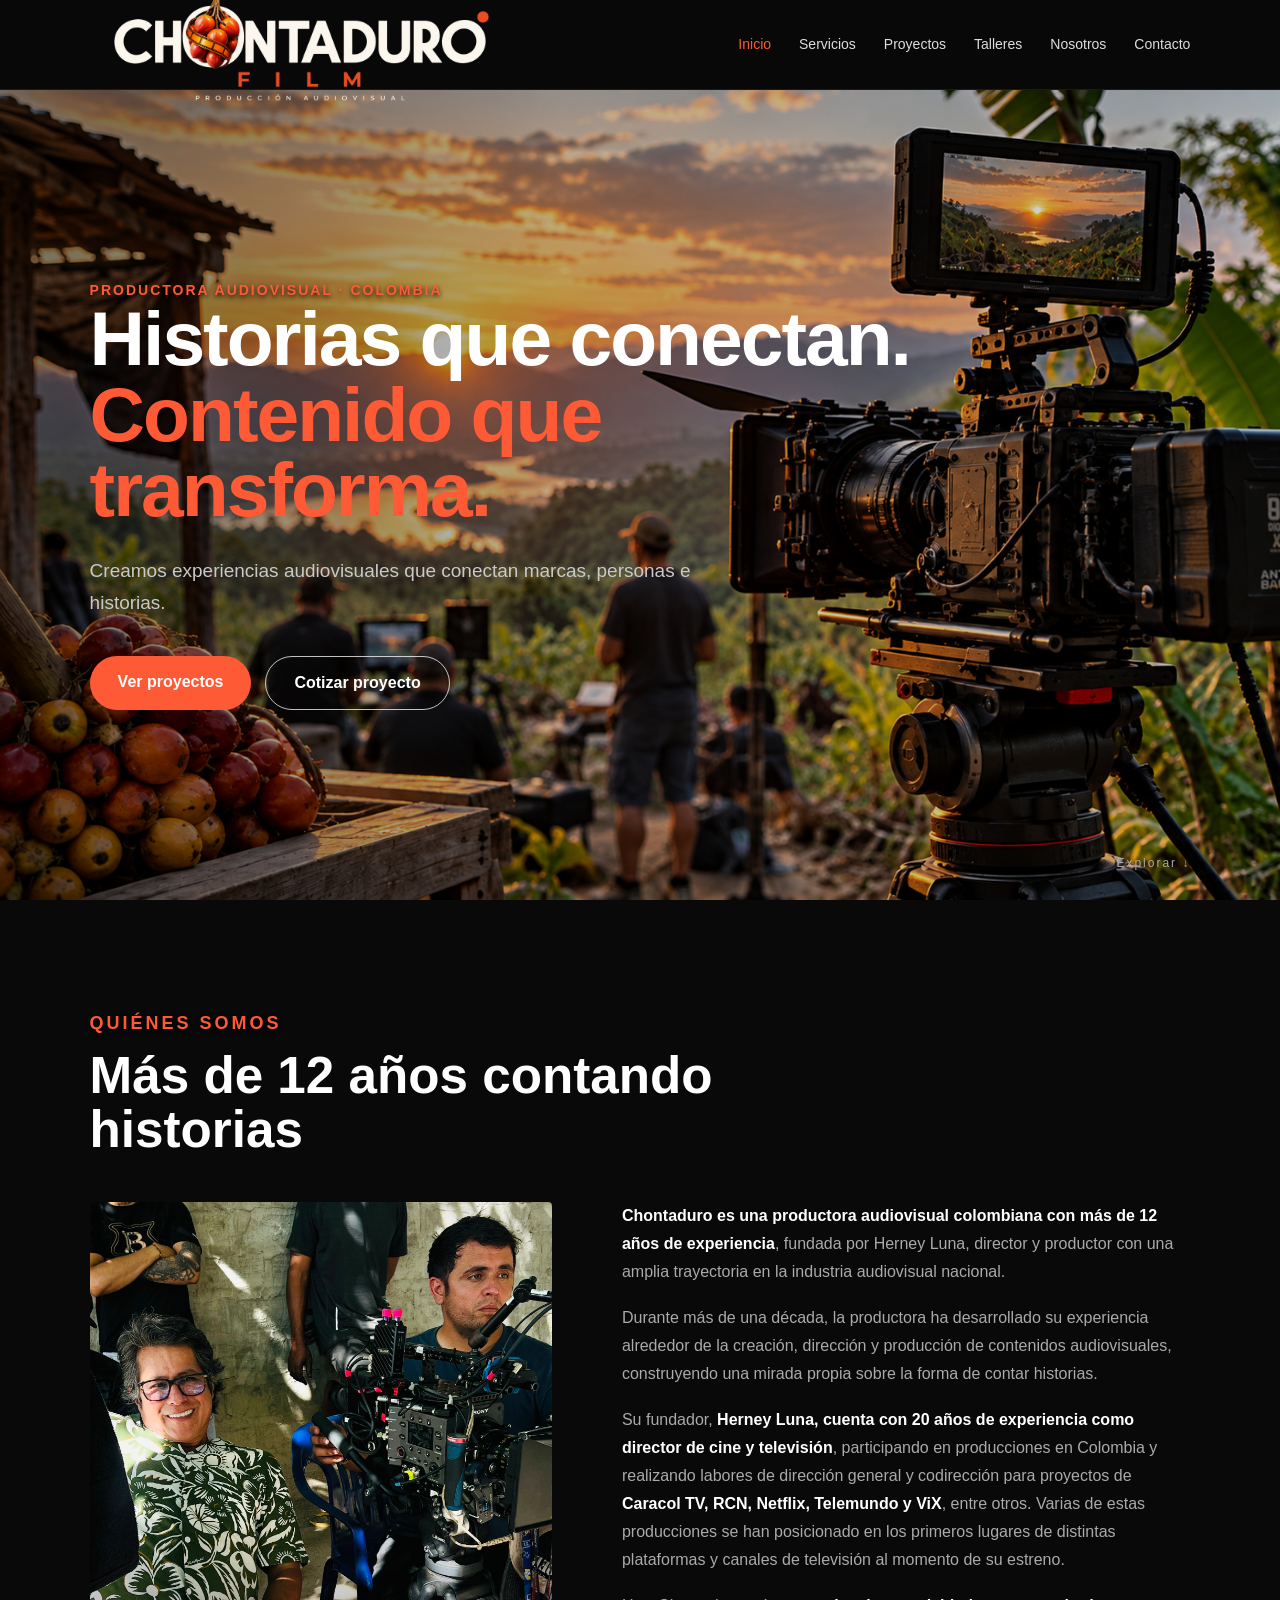
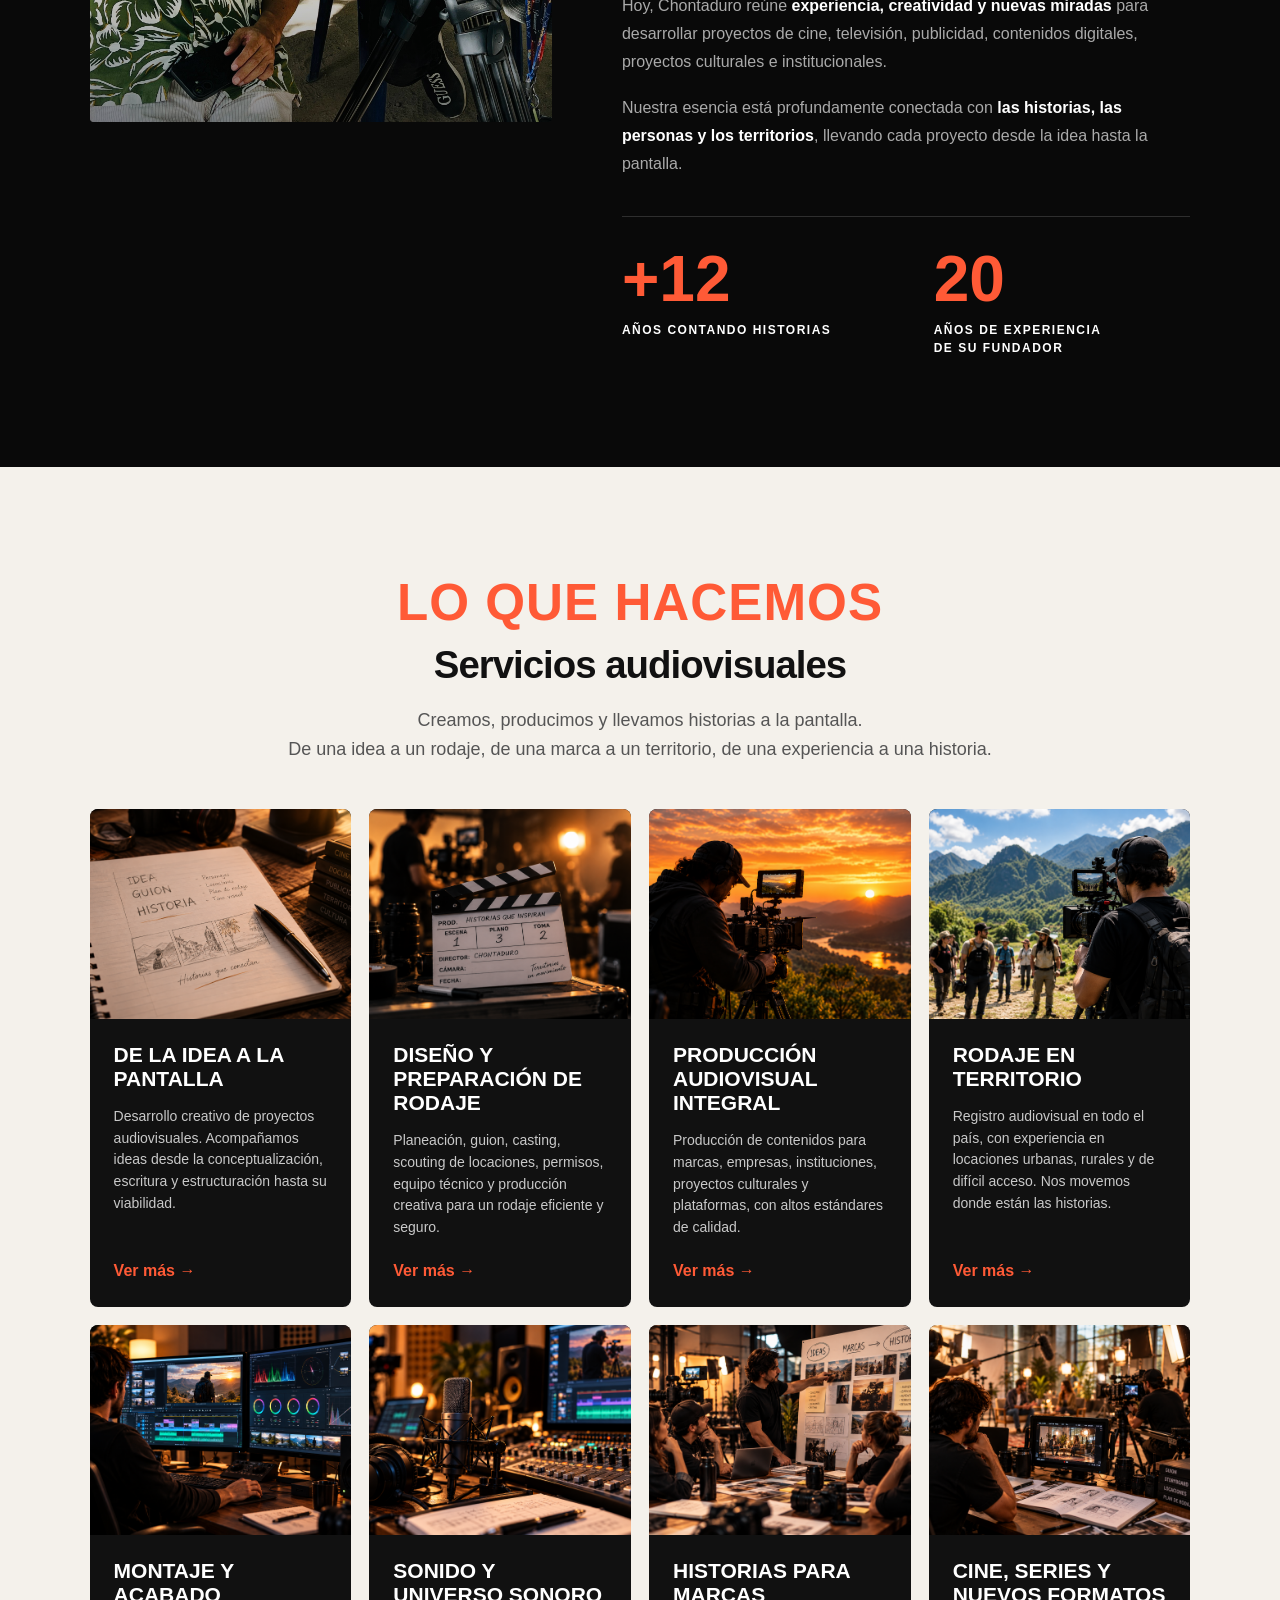
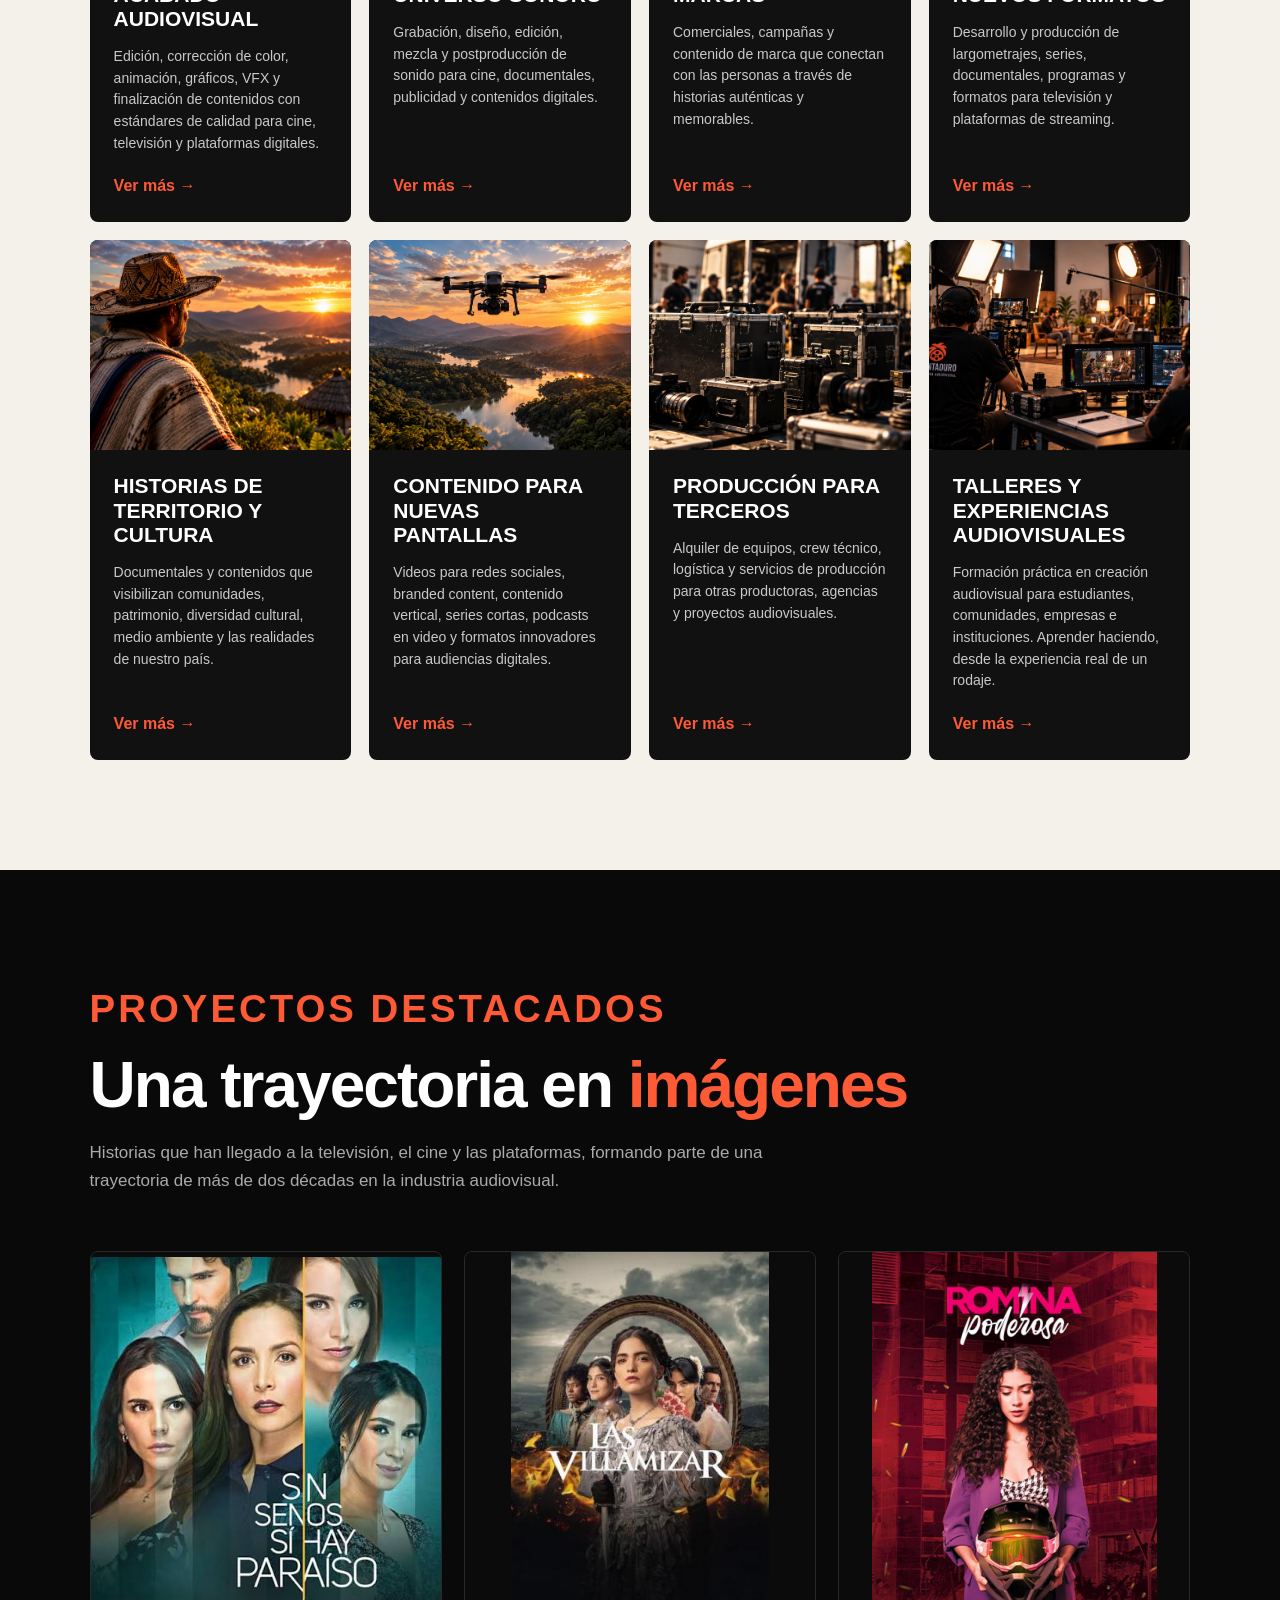
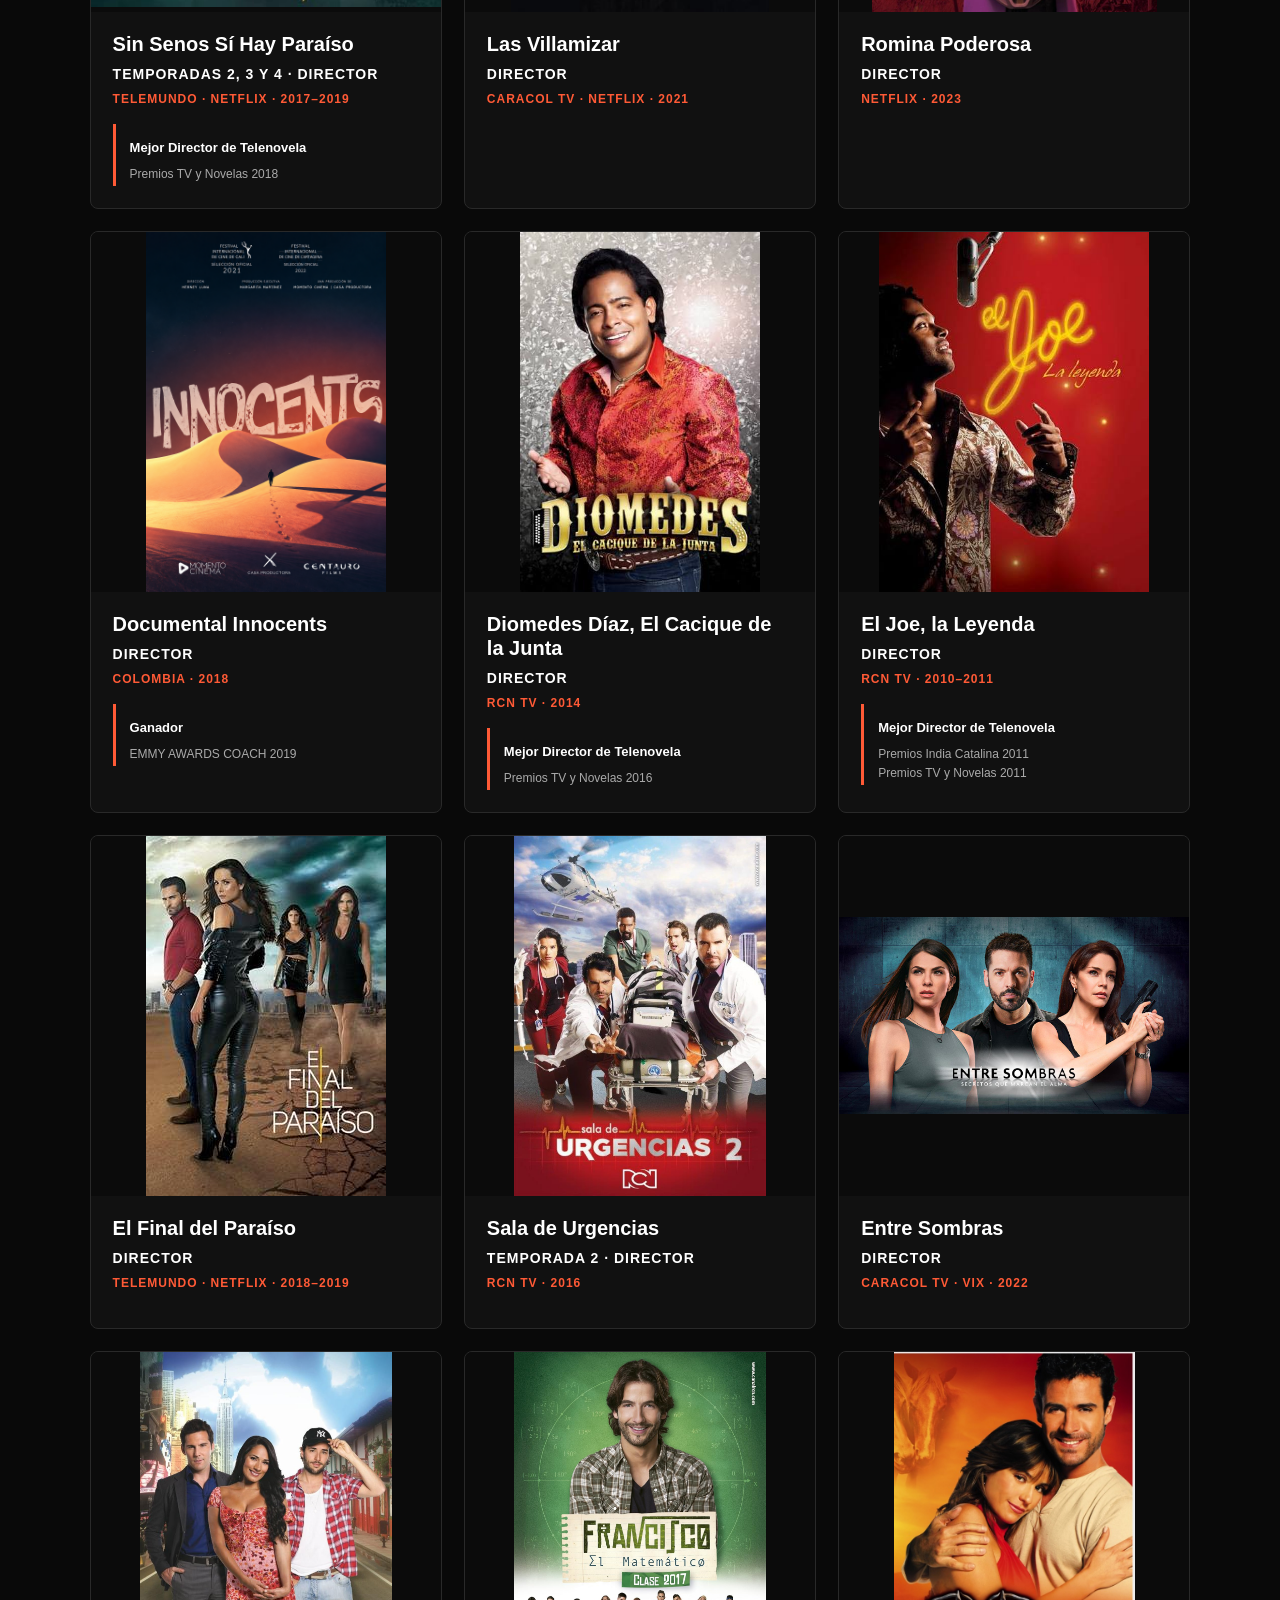
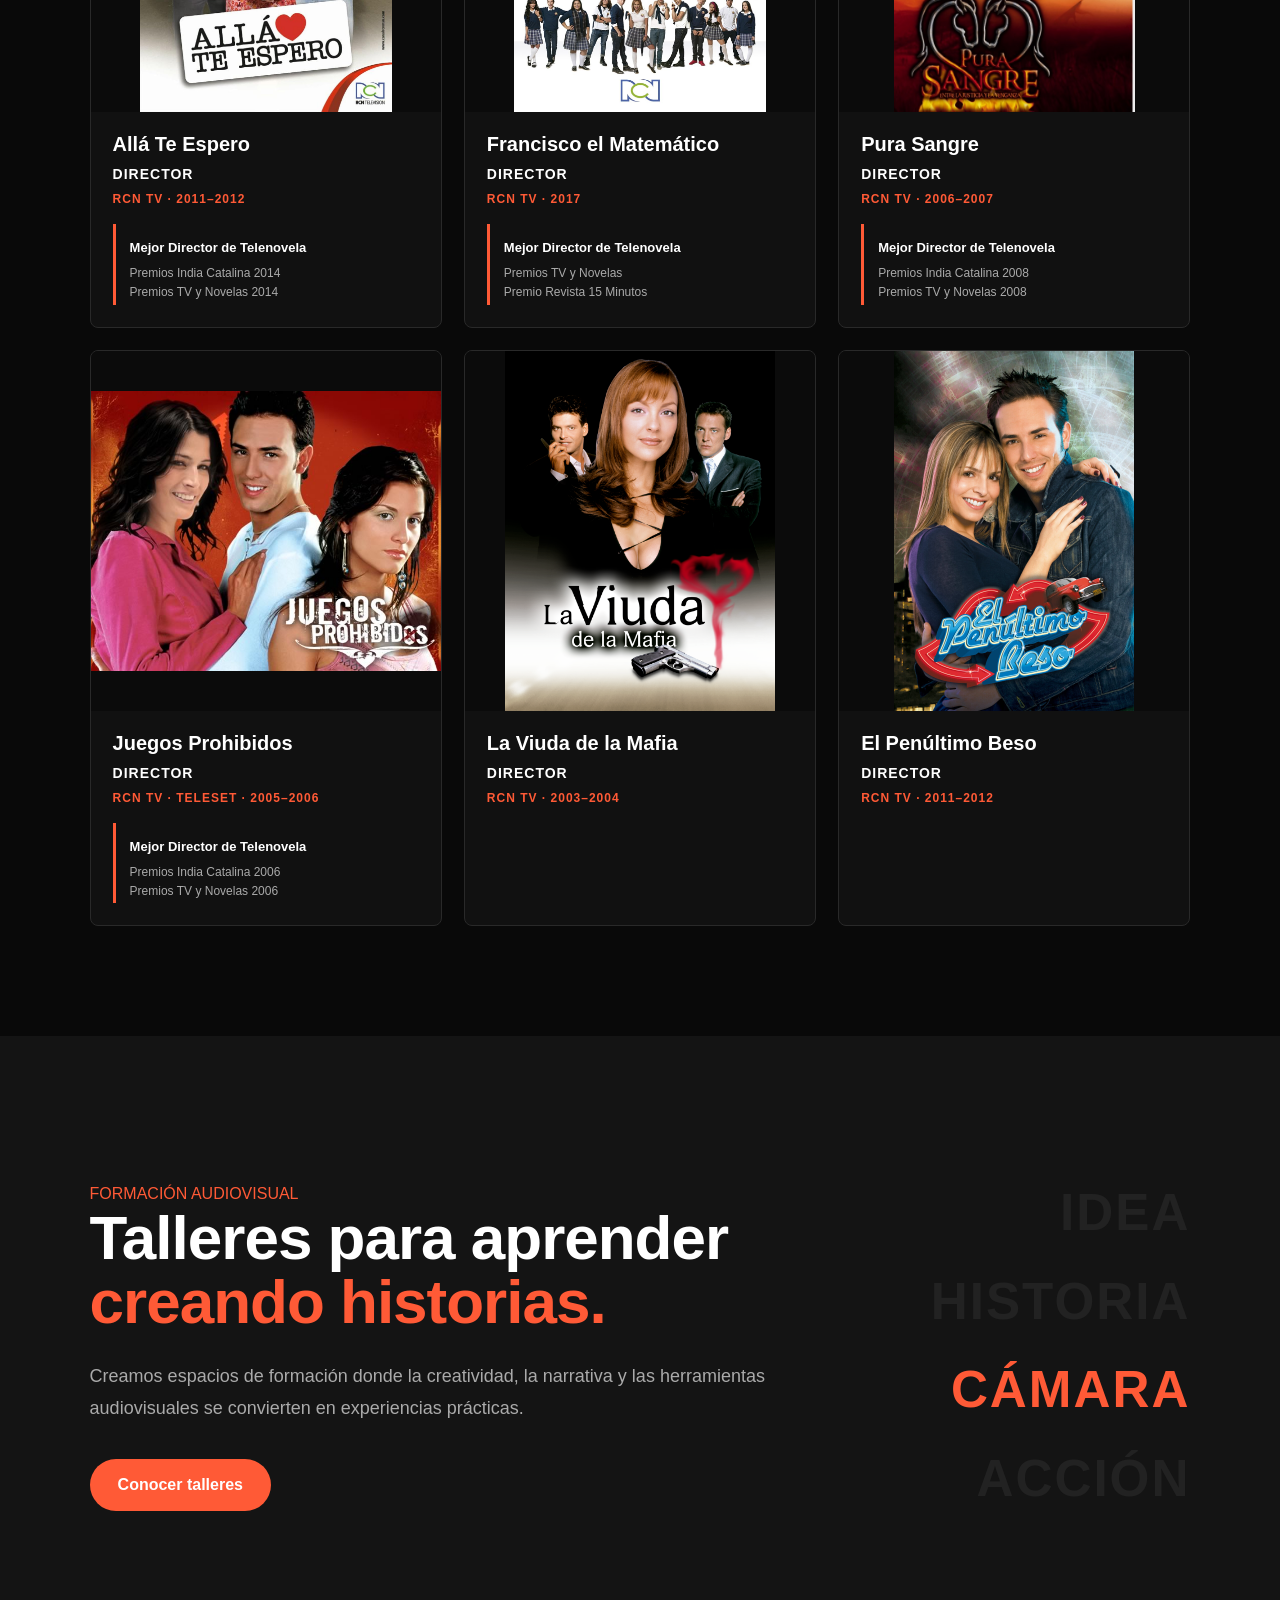
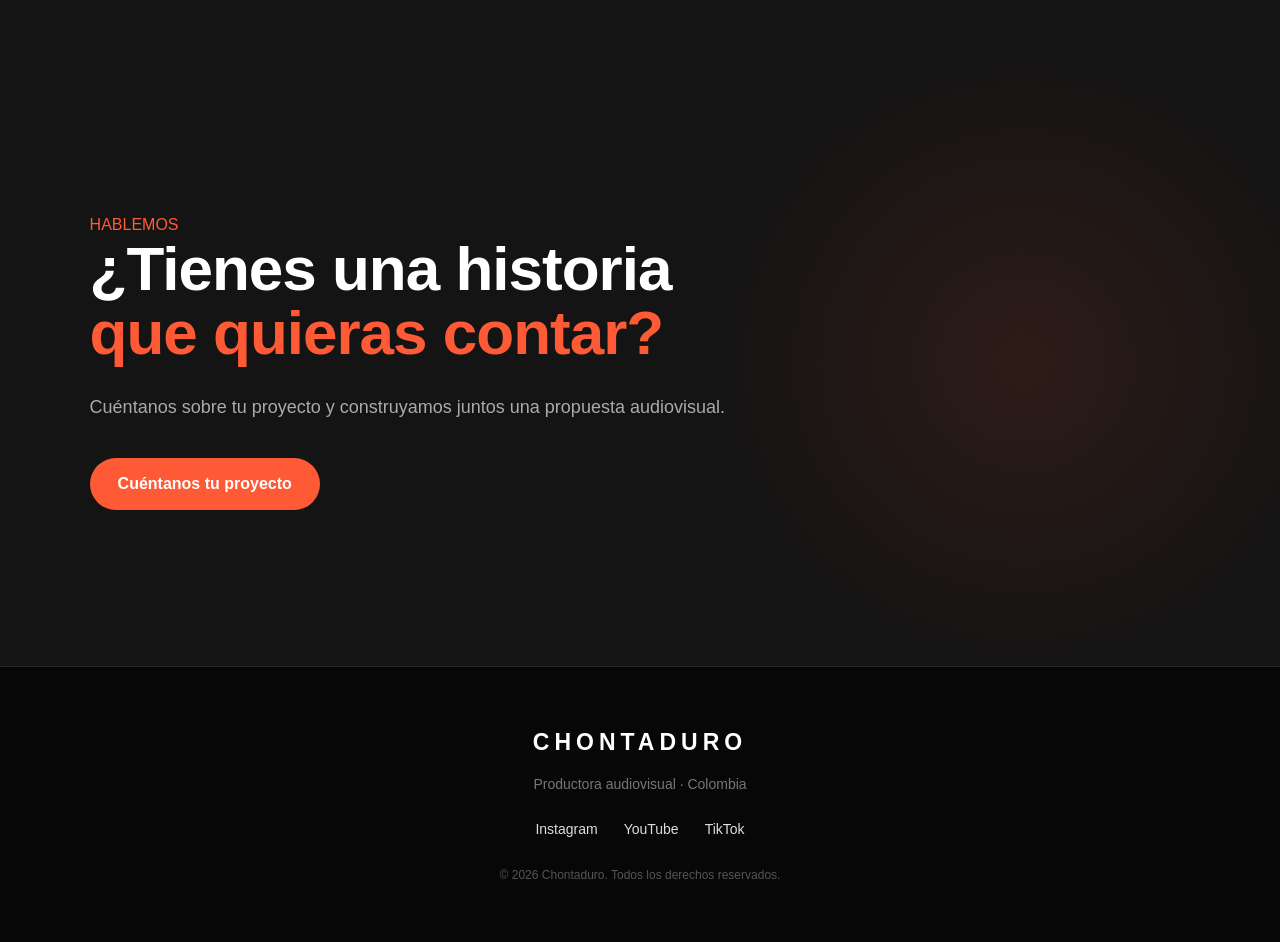
==== commit cc7ca9b6: "Add files via upload" ====
--- a/index.html
+++ b/index.html
@@ -232,94 +232,15 @@
         </p>
     </div>
 
-    <div class="proyectos-grid">
-
-    <!-- 01 · LA VIUDA DE LA MAFIA -->
-    <article class="proyecto-card">
-        <img src="Imagenes/proyectos/Proyectos-destacados 01.jpg" alt="La Viuda de la Mafia">
-        <div class="proyecto-info">
-            <h3>La Viuda de la Mafia</h3>
-            <p class="proyecto-rol">Director</p>
-            <p class="proyecto-canal">RCN TV · 2003–2004</p>
-        </div>
-    </article>
-
-    <!-- 02 · EL PENÚLTIMO BESO -->
-    <article class="proyecto-card">
-        <img src="Imagenes/proyectos/Proyectos-destacados 02.jpg" alt="El Penúltimo Beso">
-        <div class="proyecto-info">
-            <h3>El Penúltimo Beso</h3>
-            <p class="proyecto-rol">Director</p>
-            <p class="proyecto-canal">RCN TV · 2011–2012</p>
-        </div>
-    </article>
-
-    <!-- 03 · FRANCISCO EL MATEMÁTICO -->
-    <article class="proyecto-card">
-        <img src="Imagenes/proyectos/Proyectos-destacados 03.jpg" alt="Francisco el Matemático">
-        <div class="proyecto-info">
-            <h3>Francisco el Matemático</h3>
-            <p class="proyecto-rol">Director</p>
-            <p class="proyecto-canal">RCN TV · 2017</p>
-
-            <div class="proyecto-premios">
-                <strong>Mejor Director de Telenovela</strong>
-                <span>Premios TV y Novelas</span>
-                <span>Premio Revista 15 Minutos</span>
-            </div>
-        </div>
-    </article>
-
-    <!-- 04 · ENTRE SOMBRAS -->
-    <article class="proyecto-card">
-        <img src="Imagenes/proyectos/Proyectos-destacados 04.jpg" alt="Entre Sombras">
-        <div class="proyecto-info">
-            <h3>Entre Sombras</h3>
-            <p class="proyecto-rol">Director</p>
-            <p class="proyecto-canal">Caracol TV · ViX · 2022</p>
-        </div>
-    </article>
-
-    <!-- 05 · JUEGOS PROHIBIDOS -->
-    <article class="proyecto-card">
-        <img src="Imagenes/proyectos/Proyectos-destacados 05.jpg" alt="Juegos Prohibidos">
-        <div class="proyecto-info">
-            <h3>Juegos Prohibidos</h3>
-            <p class="proyecto-rol">Director</p>
-            <p class="proyecto-canal">RCN TV · TELESET · 2005–2006</p>
-
-            <div class="proyecto-premios">
-                <strong>Mejor Director de Telenovela</strong>
-                <span>Premios India Catalina 2006</span>
-                <span>Premios TV y Novelas 2006</span>
-            </div>
-        </div>
-    </article>
-
-    <!-- 06 · ALLÁ TE ESPERO -->
-    <article class="proyecto-card">
-        <img src="Imagenes/proyectos/Proyectos-destacados 06.jpg" alt="Allá Te Espero">
-        <div class="proyecto-info">
-            <h3>Allá Te Espero</h3>
-            <p class="proyecto-rol">Director</p>
-            <p class="proyecto-canal">RCN TV · 2011–2012</p>
-
-            <div class="proyecto-premios">
-                <strong>Mejor Director de Telenovela</strong>
-                <span>Premios India Catalina 2014</span>
-                <span>Premios TV y Novelas 2014</span>
-            </div>
-        </div>
-    </article>
-
-    <!-- 07 · SIN SENOS SÍ HAY PARAÍSO -->
+   <div class="proyectos-grid">
+
+    <!-- 01 · SIN SENOS SÍ HAY PARAÍSO -->
     <article class="proyecto-card">
         <img src="Imagenes/proyectos/Proyectos-destacados 07.jpg" alt="Sin Senos Sí Hay Paraíso">
         <div class="proyecto-info">
             <h3>Sin Senos Sí Hay Paraíso</h3>
             <p class="proyecto-rol">Temporadas 2, 3 y 4 · Director</p>
             <p class="proyecto-canal">Telemundo · Netflix · 2017–2019</p>
-
             <div class="proyecto-premios">
                 <strong>Mejor Director de Telenovela</strong>
                 <span>Premios TV y Novelas 2018</span>
@@ -327,7 +248,17 @@
         </div>
     </article>
 
-    <!-- 08 · ROMINA PODEROSA -->
+    <!-- 02 · LAS VILLAMIZAR -->
+    <article class="proyecto-card">
+        <img src="Imagenes/proyectos/Proyectos-destacados 14.jpg" alt="Las Villamizar">
+        <div class="proyecto-info">
+            <h3>Las Villamizar</h3>
+            <p class="proyecto-rol">Director</p>
+            <p class="proyecto-canal">Caracol TV · Netflix · 2021</p>
+        </div>
+    </article>
+
+    <!-- 03 · ROMINA PODEROSA -->
     <article class="proyecto-card">
         <img src="Imagenes/proyectos/Proyectos-destacados 08.jpg" alt="Romina Poderosa">
         <div class="proyecto-info">
@@ -337,30 +268,27 @@
         </div>
     </article>
 
-    <!-- 09 · PURA SANGRE -->
-    <article class="proyecto-card">
-        <img src="Imagenes/proyectos/Proyectos-destacados 09.jpg" alt="Pura Sangre">
-        <div class="proyecto-info">
-            <h3>Pura Sangre</h3>
-            <p class="proyecto-rol">Director</p>
-            <p class="proyecto-canal">RCN TV · 2006–2007</p>
-
-            <div class="proyecto-premios">
-                <strong>Mejor Director de Telenovela</strong>
-                <span>Premios India Catalina 2008</span>
-                <span>Premios TV y Novelas 2008</span>
-            </div>
-        </div>
-    </article>
-
-    <!-- 10 · DIOMEDES DÍAZ -->
+    <!-- 04 · INNOCENTS -->
+    <article class="proyecto-card">
+        <img src="Imagenes/proyectos/Proyectos-destacados 15.jpg" alt="Documental Innocents">
+        <div class="proyecto-info">
+            <h3>Documental Innocents</h3>
+            <p class="proyecto-rol">Director</p>
+            <p class="proyecto-canal">Colombia · 2018</p>
+            <div class="proyecto-premios">
+                <strong>Ganador</strong>
+                <span>EMMY AWARDS COACH 2019</span>
+            </div>
+        </div>
+    </article>
+
+    <!-- 05 · DIOMEDES DÍAZ -->
     <article class="proyecto-card">
         <img src="Imagenes/proyectos/Proyectos-destacados 10.jpg" alt="Diomedes Díaz, El Cacique de la Junta">
         <div class="proyecto-info">
             <h3>Diomedes Díaz, El Cacique de la Junta</h3>
             <p class="proyecto-rol">Director</p>
             <p class="proyecto-canal">RCN TV · 2014</p>
-
             <div class="proyecto-premios">
                 <strong>Mejor Director de Telenovela</strong>
                 <span>Premios TV y Novelas 2016</span>
@@ -368,24 +296,13 @@
         </div>
     </article>
 
-    <!-- 11 · EL FINAL DEL PARAÍSO -->
-    <article class="proyecto-card">
-        <img src="Imagenes/proyectos/Proyectos-destacados 11.jpg" alt="El Final del Paraíso">
-        <div class="proyecto-info">
-            <h3>El Final del Paraíso</h3>
-            <p class="proyecto-rol">Director</p>
-            <p class="proyecto-canal">Telemundo · Netflix · 2018–2019</p>
-        </div>
-    </article>
-
-    <!-- 12 · EL JOE, LA LEYENDA -->
+    <!-- 06 · EL JOE, LA LEYENDA -->
     <article class="proyecto-card">
         <img src="Imagenes/proyectos/Proyectos-destacados 12.jpg" alt="El Joe, la Leyenda">
         <div class="proyecto-info">
             <h3>El Joe, la Leyenda</h3>
             <p class="proyecto-rol">Director</p>
             <p class="proyecto-canal">RCN TV · 2010–2011</p>
-
             <div class="proyecto-premios">
                 <strong>Mejor Director de Telenovela</strong>
                 <span>Premios India Catalina 2011</span>
@@ -394,7 +311,17 @@
         </div>
     </article>
 
-    <!-- 13 · SALA DE URGENCIAS -->
+    <!-- 07 · EL FINAL DEL PARAÍSO -->
+    <article class="proyecto-card">
+        <img src="Imagenes/proyectos/Proyectos-destacados 11.jpg" alt="El Final del Paraíso">
+        <div class="proyecto-info">
+            <h3>El Final del Paraíso</h3>
+            <p class="proyecto-rol">Director</p>
+            <p class="proyecto-canal">Telemundo · Netflix · 2018–2019</p>
+        </div>
+    </article>
+
+    <!-- 08 · SALA DE URGENCIAS -->
     <article class="proyecto-card">
         <img src="Imagenes/proyectos/Proyectos-destacados 13.jpg" alt="Sala de Urgencias Temporada 2">
         <div class="proyecto-info">
@@ -404,28 +331,93 @@
         </div>
     </article>
 
-    <!-- 14 · LAS VILLAMIZAR -->
-    <article class="proyecto-card">
-        <img src="Imagenes/proyectos/Proyectos-destacados 14.jpg" alt="Las Villamizar">
-        <div class="proyecto-info">
-            <h3>Las Villamizar</h3>
-            <p class="proyecto-rol">Director</p>
-            <p class="proyecto-canal">Caracol TV · Netflix · 2021</p>
-        </div>
-    </article>
-
-    <!-- 15 · INNOCENTS -->
-    <article class="proyecto-card">
-        <img src="Imagenes/proyectos/Proyectos-destacados 15.jpg" alt="Documental Innocents">
-        <div class="proyecto-info">
-            <h3>Documental Innocents</h3>
-            <p class="proyecto-rol">Director</p>
-            <p class="proyecto-canal">Colombia · 2018</p>
-
-            <div class="proyecto-premios">
-                <strong>Ganador</strong>
-                <span>EMMY AWARDS COACH 2019</span>
-            </div>
+    <!-- 09 · ENTRE SOMBRAS -->
+    <article class="proyecto-card">
+        <img src="Imagenes/proyectos/Proyectos-destacados 04.jpg" alt="Entre Sombras">
+        <div class="proyecto-info">
+            <h3>Entre Sombras</h3>
+            <p class="proyecto-rol">Director</p>
+            <p class="proyecto-canal">Caracol TV · ViX · 2022</p>
+        </div>
+    </article>
+
+    <!-- 10 · ALLÁ TE ESPERO -->
+    <article class="proyecto-card">
+        <img src="Imagenes/proyectos/Proyectos-destacados 06.jpg" alt="Allá Te Espero">
+        <div class="proyecto-info">
+            <h3>Allá Te Espero</h3>
+            <p class="proyecto-rol">Director</p>
+            <p class="proyecto-canal">RCN TV · 2011–2012</p>
+            <div class="proyecto-premios">
+                <strong>Mejor Director de Telenovela</strong>
+                <span>Premios India Catalina 2014</span>
+                <span>Premios TV y Novelas 2014</span>
+            </div>
+        </div>
+    </article>
+
+    <!-- 11 · FRANCISCO EL MATEMÁTICO -->
+    <article class="proyecto-card">
+        <img src="Imagenes/proyectos/Proyectos-destacados 03.jpg" alt="Francisco el Matemático">
+        <div class="proyecto-info">
+            <h3>Francisco el Matemático</h3>
+            <p class="proyecto-rol">Director</p>
+            <p class="proyecto-canal">RCN TV · 2017</p>
+            <div class="proyecto-premios">
+                <strong>Mejor Director de Telenovela</strong>
+                <span>Premios TV y Novelas</span>
+                <span>Premio Revista 15 Minutos</span>
+            </div>
+        </div>
+    </article>
+
+    <!-- 12 · PURA SANGRE -->
+    <article class="proyecto-card">
+        <img src="Imagenes/proyectos/Proyectos-destacados 09.jpg" alt="Pura Sangre">
+        <div class="proyecto-info">
+            <h3>Pura Sangre</h3>
+            <p class="proyecto-rol">Director</p>
+            <p class="proyecto-canal">RCN TV · 2006–2007</p>
+            <div class="proyecto-premios">
+                <strong>Mejor Director de Telenovela</strong>
+                <span>Premios India Catalina 2008</span>
+                <span>Premios TV y Novelas 2008</span>
+            </div>
+        </div>
+    </article>
+
+    <!-- 13 · JUEGOS PROHIBIDOS -->
+    <article class="proyecto-card">
+        <img src="Imagenes/proyectos/Proyectos-destacados 05.jpg" alt="Juegos Prohibidos">
+        <div class="proyecto-info">
+            <h3>Juegos Prohibidos</h3>
+            <p class="proyecto-rol">Director</p>
+            <p class="proyecto-canal">RCN TV · TELESET · 2005–2006</p>
+            <div class="proyecto-premios">
+                <strong>Mejor Director de Telenovela</strong>
+                <span>Premios India Catalina 2006</span>
+                <span>Premios TV y Novelas 2006</span>
+            </div>
+        </div>
+    </article>
+
+    <!-- 14 · LA VIUDA DE LA MAFIA -->
+    <article class="proyecto-card">
+        <img src="Imagenes/proyectos/Proyectos-destacados 01.jpg" alt="La Viuda de la Mafia">
+        <div class="proyecto-info">
+            <h3>La Viuda de la Mafia</h3>
+            <p class="proyecto-rol">Director</p>
+            <p class="proyecto-canal">RCN TV · 2003–2004</p>
+        </div>
+    </article>
+
+    <!-- 15 · EL PENÚLTIMO BESO -->
+    <article class="proyecto-card">
+        <img src="Imagenes/proyectos/Proyectos-destacados 02.jpg" alt="El Penúltimo Beso">
+        <div class="proyecto-info">
+            <h3>El Penúltimo Beso</h3>
+            <p class="proyecto-rol">Director</p>
+            <p class="proyecto-canal">RCN TV · 2011–2012</p>
         </div>
     </article>
 
--- a/styles.css
+++ b/styles.css
@@ -441,6 +441,13 @@
 .contenido-footer .copyright { font-size: 12px; color: #555; margin-top: 26px; }
 
 @media (max-width: 900px) {
+    .servicios-grid {
+    grid-template-columns: repeat(2, 1fr);
+}
+
+.proyectos-grid {
+    grid-template-columns: repeat(2, 1fr);
+}
     html { scroll-padding-top: 130px; }
     .header { height: auto; padding: 20px 7%; flex-direction: column; gap: 16px; }
     nav { flex-wrap: wrap; justify-content: center; gap: 12px 18px; }
@@ -467,6 +474,13 @@
 }
 
 @media (max-width: 560px) {
+    .servicios-grid {
+    grid-template-columns: 1fr;
+}
+
+.proyectos-grid {
+    grid-template-columns: 1fr;
+}
     .seccion { padding: 78px 7%; }
     .portada { padding-top: 55px; padding-bottom: 70px; }
     .contenido-portada h2 { font-size: 45px; }
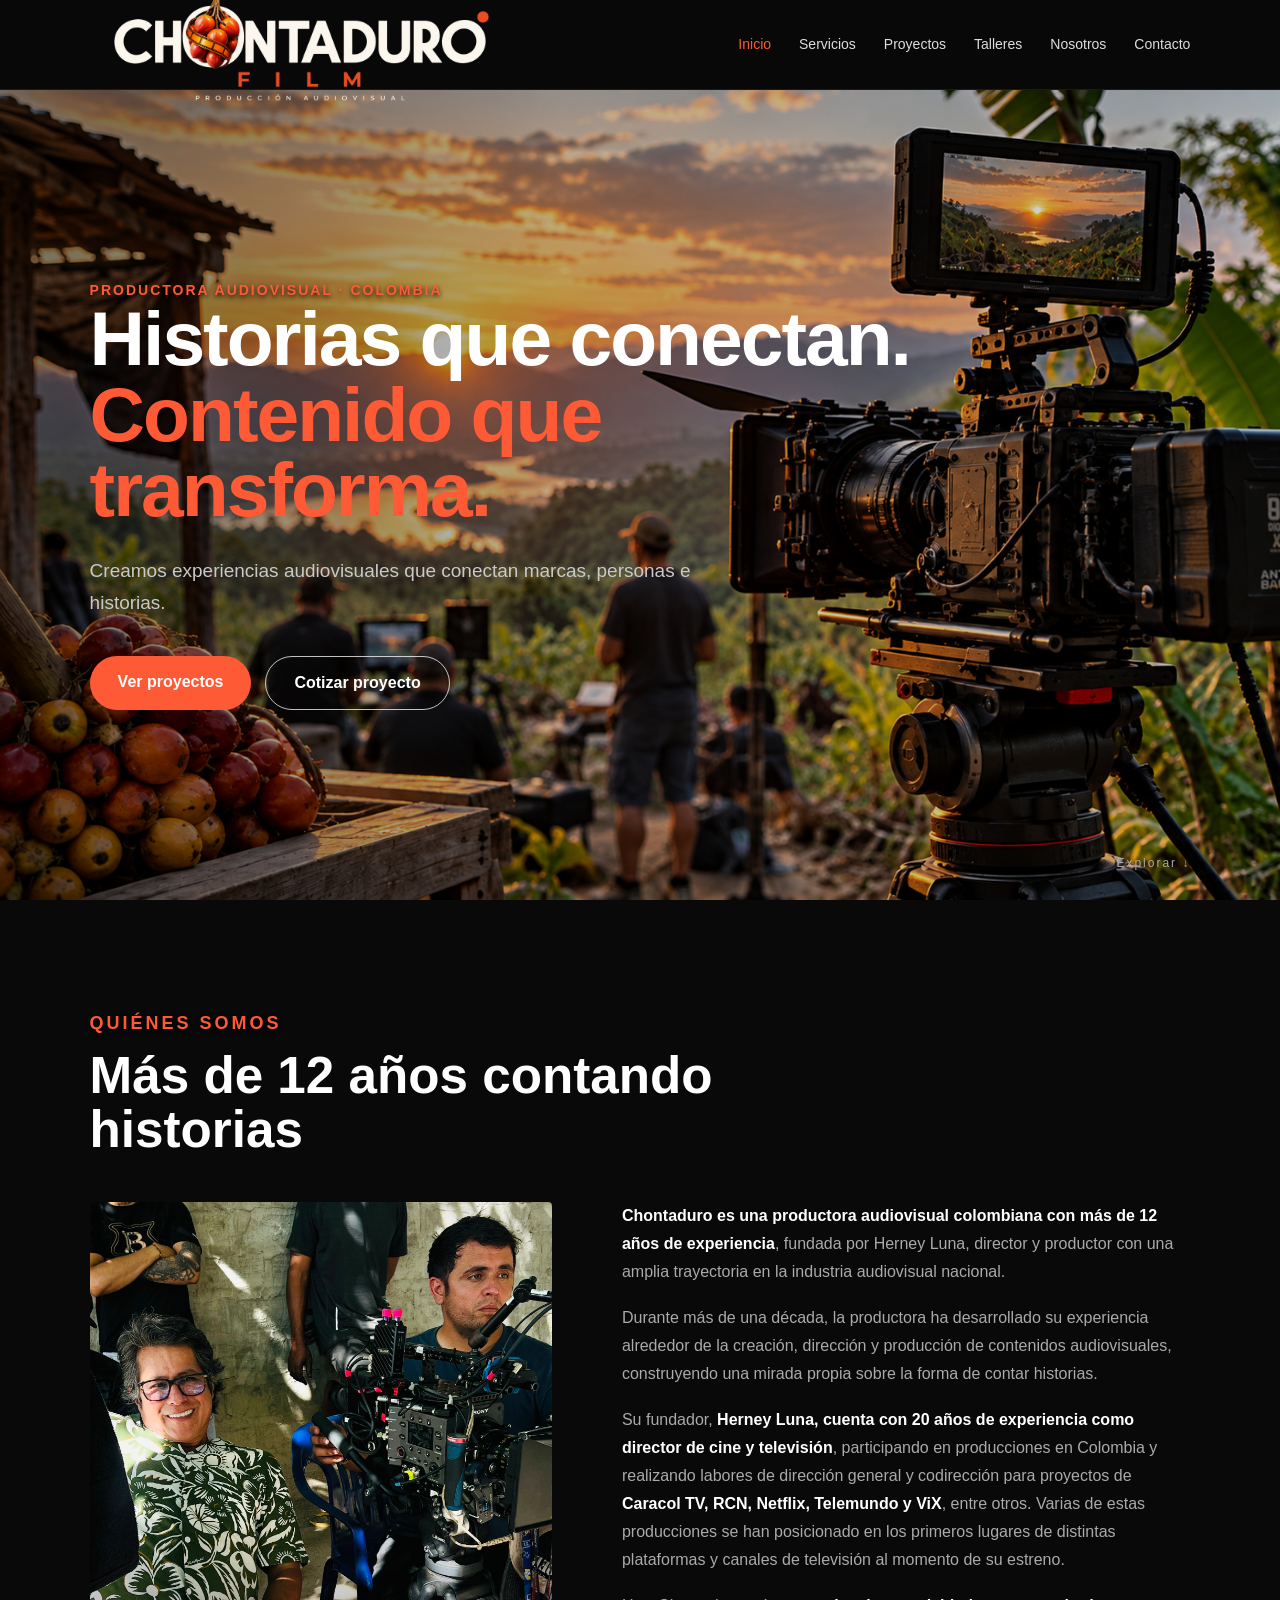
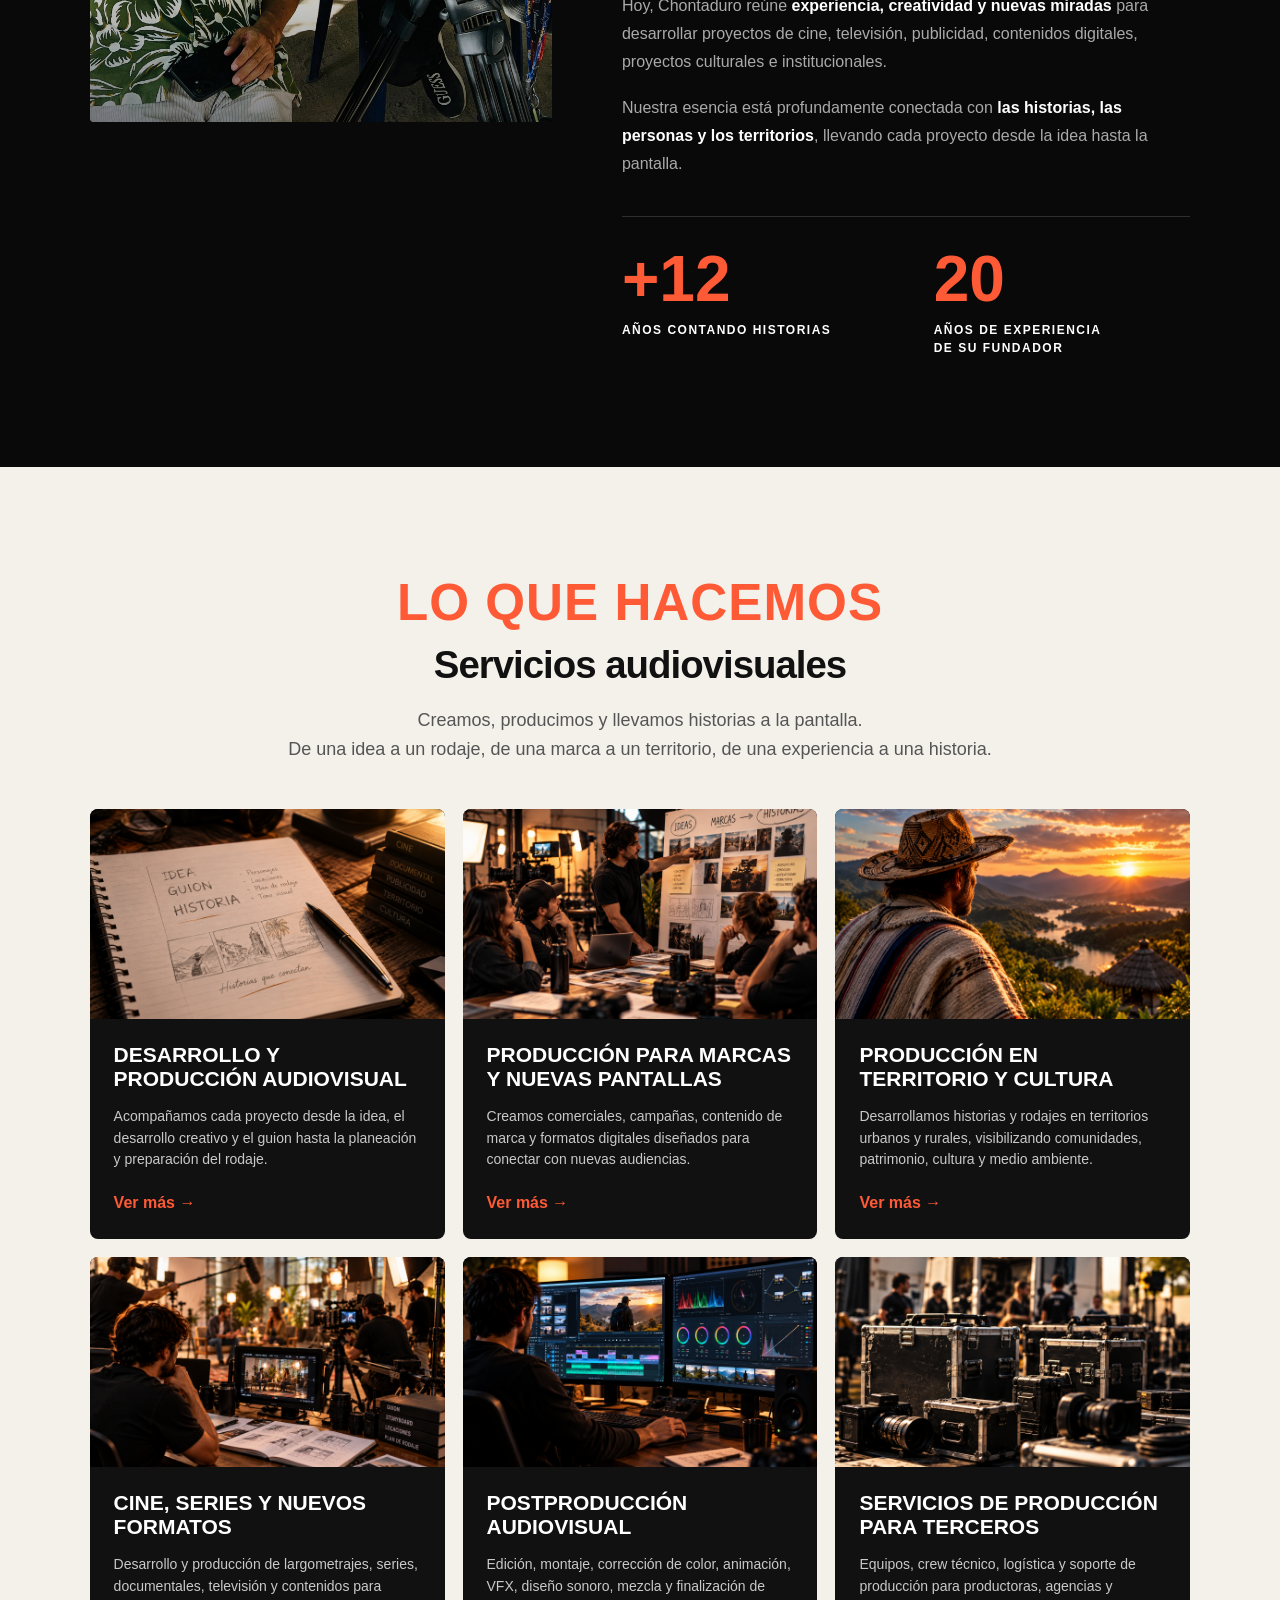
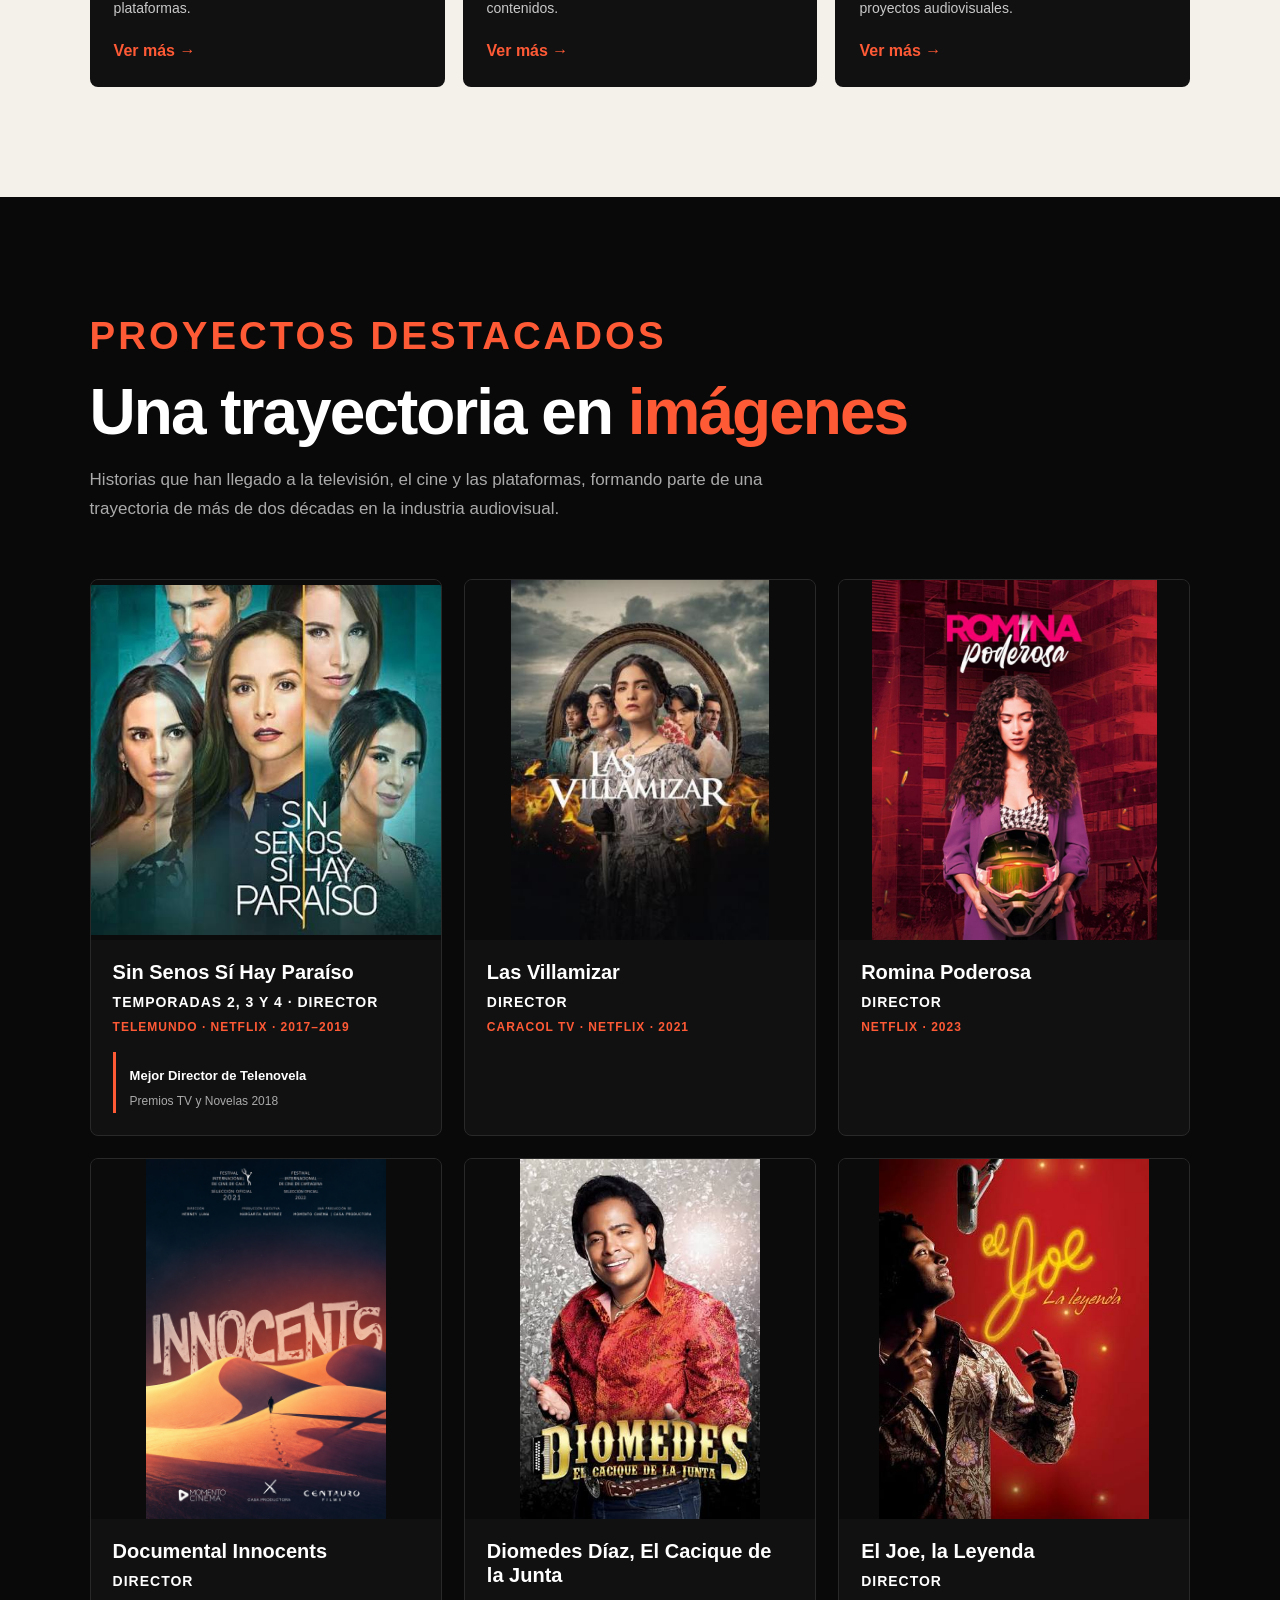
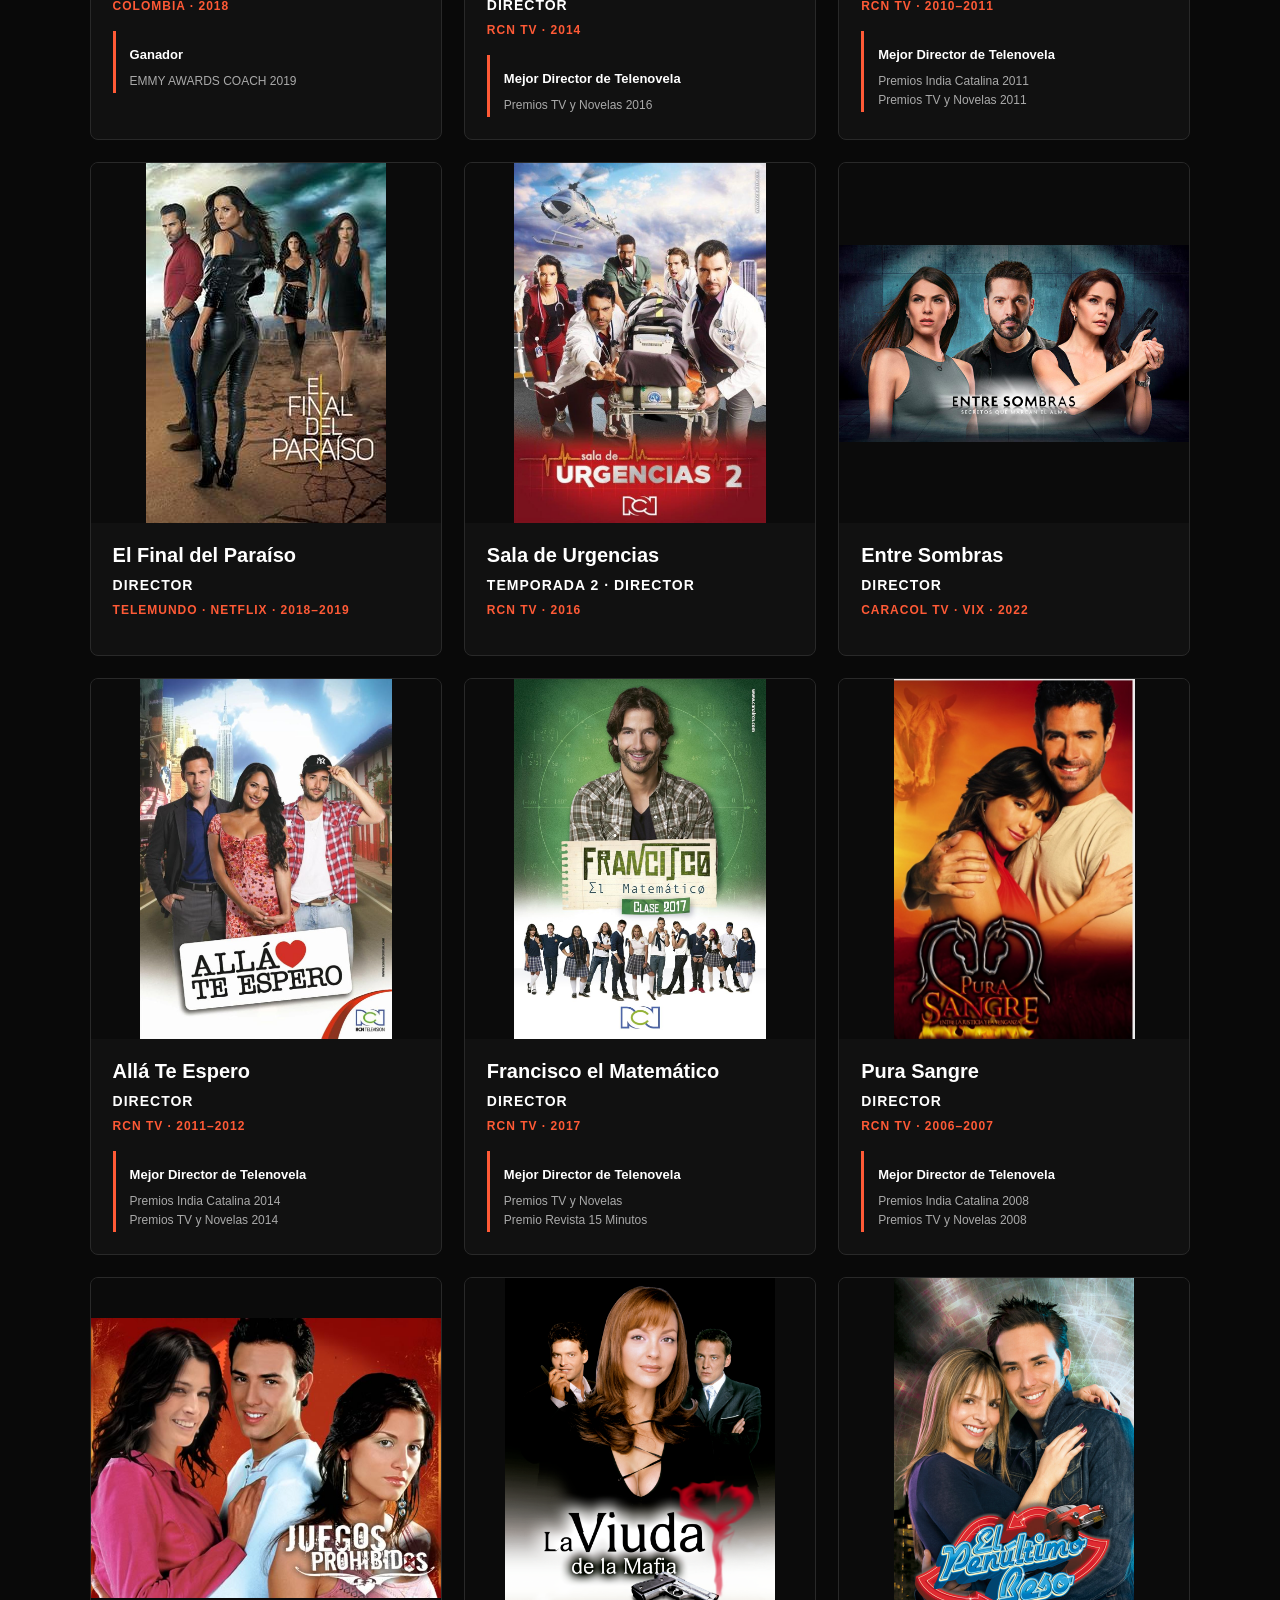
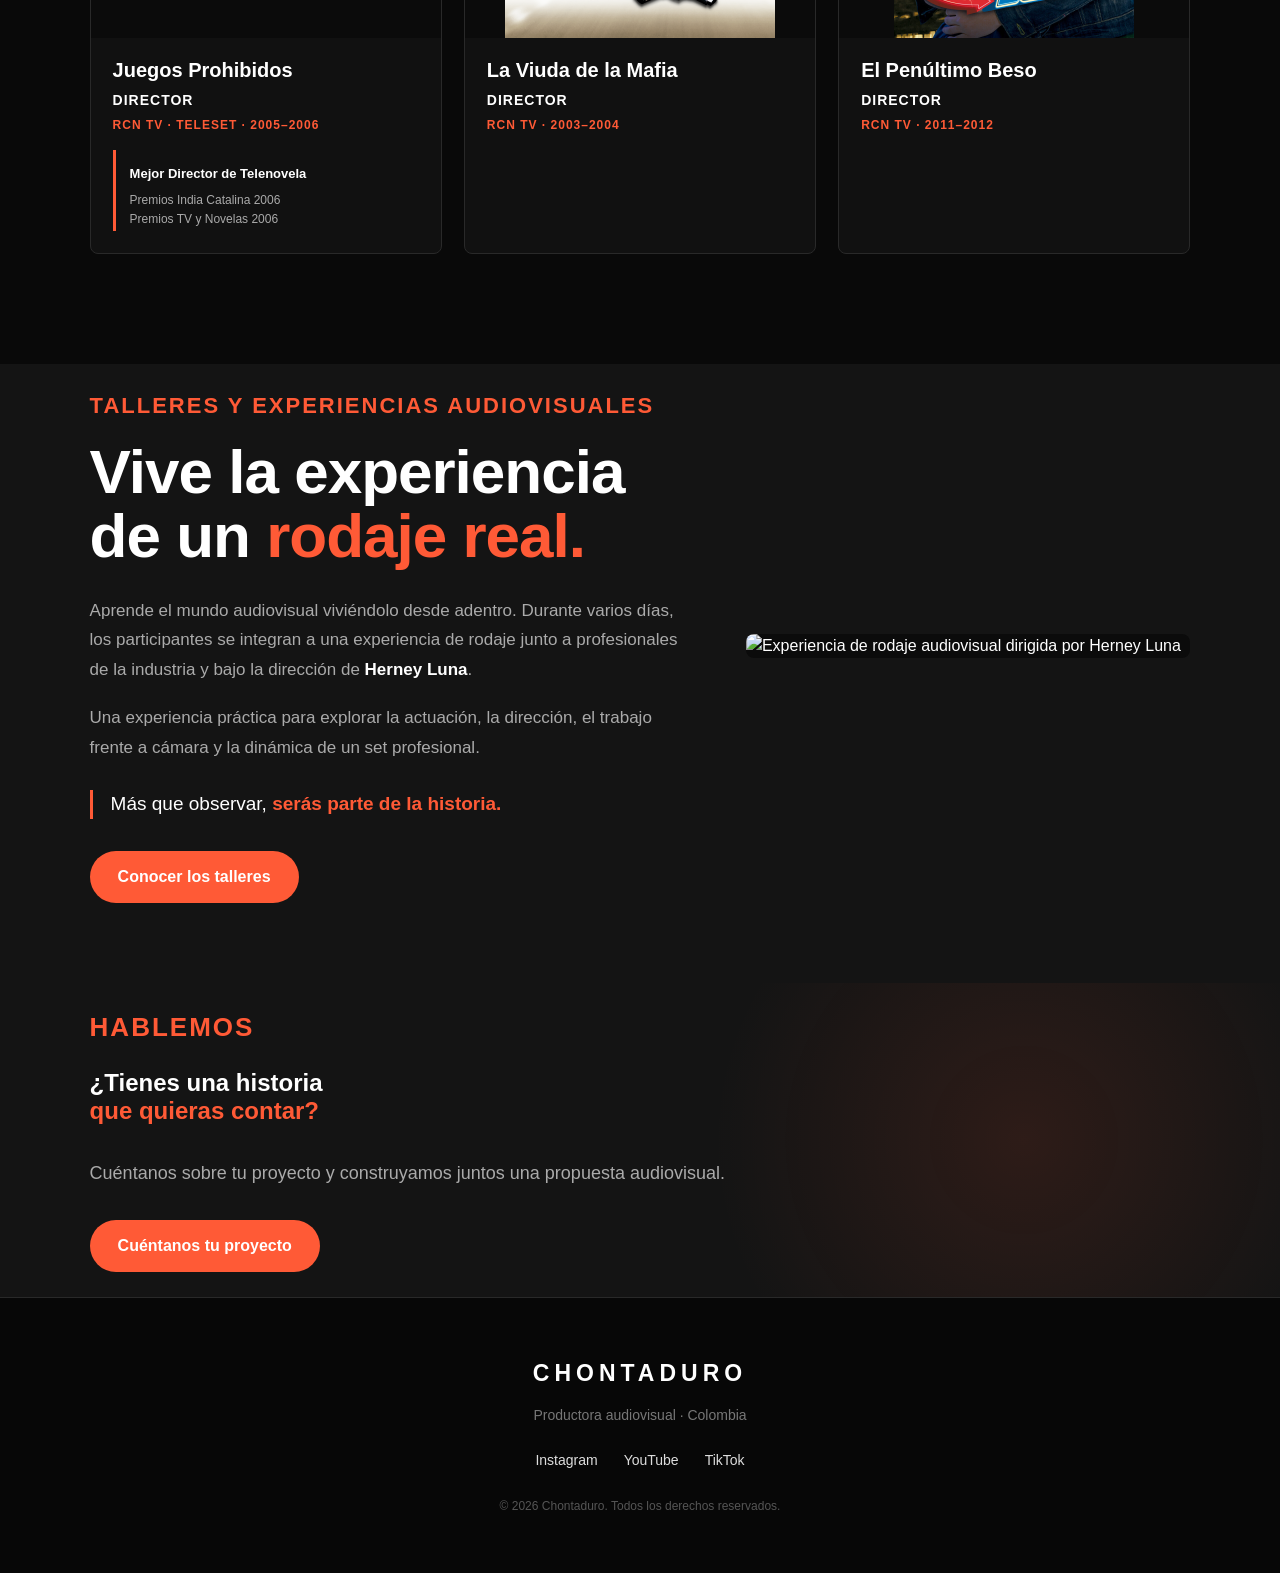
==== commit 5fbfb04f: "Add files via upload" ====
--- a/index.html
+++ b/index.html
@@ -107,113 +107,83 @@
         </p>
     </div>
 
-    <div class="servicios-grid">
-
-        <article class="servicio-card">
-            <img src="Imagenes/servicios/01-idea-pantalla.png" alt="De la idea a la pantalla">
-            <div class="servicio-info">
-                <h3>De la idea a la pantalla</h3>
-                <p>Desarrollo creativo de proyectos audiovisuales. Acompañamos ideas desde la conceptualización, escritura y estructuración hasta su viabilidad.</p>
-                <a href="#">Ver más →</a>
-            </div>
-        </article>
-
-        <article class="servicio-card">
-            <img src="Imagenes/servicios/02-idea-pantalla.png" alt="Diseño y preparación de rodaje">
-            <div class="servicio-info">
-                <h3>Diseño y preparación de rodaje</h3>
-                <p>Planeación, guion, casting, scouting de locaciones, permisos, equipo técnico y producción creativa para un rodaje eficiente y seguro.</p>
-                <a href="#">Ver más →</a>
-            </div>
-        </article>
-
-        <article class="servicio-card">
-            <img src="Imagenes/servicios/03-idea-pantalla.png" alt="Producción audiovisual integral">
-            <div class="servicio-info">
-                <h3>Producción audiovisual integral</h3>
-                <p>Producción de contenidos para marcas, empresas, instituciones, proyectos culturales y plataformas, con altos estándares de calidad.</p>
-                <a href="#">Ver más →</a>
-            </div>
-        </article>
-
-        <article class="servicio-card">
-            <img src="Imagenes/servicios/04-idea-pantalla.png" alt="Rodaje en territorio">
-            <div class="servicio-info">
-                <h3>Rodaje en territorio</h3>
-                <p>Registro audiovisual en todo el país, con experiencia en locaciones urbanas, rurales y de difícil acceso. Nos movemos donde están las historias.</p>
-                <a href="#">Ver más →</a>
-            </div>
-        </article>
-
-        <article class="servicio-card">
-            <img src="Imagenes/servicios/05-idea-pantalla.png" alt="Montaje y acabado audiovisual">
-            <div class="servicio-info">
-                <h3>Montaje y acabado audiovisual</h3>
-                <p>Edición, corrección de color, animación, gráficos, VFX y finalización de contenidos con estándares de calidad para cine, televisión y plataformas digitales.</p>
-                <a href="#">Ver más →</a>
-            </div>
-        </article>
-
-        <article class="servicio-card">
-            <img src="Imagenes/servicios/06-idea-pantalla.png" alt="Sonido y universo sonoro">
-            <div class="servicio-info">
-                <h3>Sonido y universo sonoro</h3>
-                <p>Grabación, diseño, edición, mezcla y postproducción de sonido para cine, documentales, publicidad y contenidos digitales.</p>
-                <a href="#">Ver más →</a>
-            </div>
-        </article>
-
-        <article class="servicio-card">
-            <img src="Imagenes/servicios/07-idea-pantalla.png" alt="Historias para marcas">
-            <div class="servicio-info">
-                <h3>Historias para marcas</h3>
-                <p>Comerciales, campañas y contenido de marca que conectan con las personas a través de historias auténticas y memorables.</p>
-                <a href="#">Ver más →</a>
-            </div>
-        </article>
-
+        <div class="servicios-grid">
+
+        <!-- 01 · DESARROLLO Y PRODUCCIÓN AUDIOVISUAL -->
+        <article class="servicio-card">
+            <img src="Imagenes/servicios/01-idea-pantalla.png" alt="Desarrollo y producción audiovisual">
+            <div class="servicio-info">
+                <h3>Desarrollo y producción audiovisual</h3>
+                <p>
+                    Acompañamos cada proyecto desde la idea, el desarrollo creativo y el guion
+                    hasta la planeación y preparación del rodaje.
+                </p>
+                <a href="#">Ver más →</a>
+            </div>
+        </article>
+
+        <!-- 02 · PRODUCCIÓN PARA MARCAS Y NUEVAS PANTALLAS -->
+        <article class="servicio-card">
+            <img src="Imagenes/servicios/07-idea-pantalla.png" alt="Producción para marcas y nuevas pantallas">
+            <div class="servicio-info">
+                <h3>Producción para marcas y nuevas pantallas</h3>
+                <p>
+                    Creamos comerciales, campañas, contenido de marca y formatos digitales
+                    diseñados para conectar con nuevas audiencias.
+                </p>
+                <a href="#">Ver más →</a>
+            </div>
+        </article>
+
+        <!-- 03 · PRODUCCIÓN EN TERRITORIO Y CULTURA -->
+        <article class="servicio-card">
+            <img src="Imagenes/servicios/09-idea-pantalla.png" alt="Producción en territorio y cultura">
+            <div class="servicio-info">
+                <h3>Producción en territorio y cultura</h3>
+                <p>
+                    Desarrollamos historias y rodajes en territorios urbanos y rurales,
+                    visibilizando comunidades, patrimonio, cultura y medio ambiente.
+                </p>
+                <a href="#">Ver más →</a>
+            </div>
+        </article>
+
+        <!-- 04 · CINE, SERIES Y NUEVOS FORMATOS -->
         <article class="servicio-card">
             <img src="Imagenes/servicios/08-idea-pantalla.png" alt="Cine, series y nuevos formatos">
             <div class="servicio-info">
                 <h3>Cine, series y nuevos formatos</h3>
-                <p>Desarrollo y producción de largometrajes, series, documentales, programas y formatos para televisión y plataformas de streaming.</p>
-                <a href="#">Ver más →</a>
-            </div>
-        </article>
-
-        <article class="servicio-card">
-            <img src="Imagenes/servicios/09-idea-pantalla.png" alt="Historias de territorio y cultura">
-            <div class="servicio-info">
-                <h3>Historias de territorio y cultura</h3>
-                <p>Documentales y contenidos que visibilizan comunidades, patrimonio, diversidad cultural, medio ambiente y las realidades de nuestro país.</p>
-                <a href="#">Ver más →</a>
-            </div>
-        </article>
-
-        <article class="servicio-card">
-            <img src="Imagenes/servicios/10-idea-pantalla.png" alt="Contenido para nuevas pantallas">
-            <div class="servicio-info">
-                <h3>Contenido para nuevas pantallas</h3>
-                <p>Videos para redes sociales, branded content, contenido vertical, series cortas, podcasts en video y formatos innovadores para audiencias digitales.</p>
-                <a href="#">Ver más →</a>
-            </div>
-        </article>
-
-        <article class="servicio-card">
-            <img src="Imagenes/servicios/11-idea-pantalla.png" alt="Producción para terceros">
-            <div class="servicio-info">
-                <h3>Producción para terceros</h3>
-                <p>Alquiler de equipos, crew técnico, logística y servicios de producción para otras productoras, agencias y proyectos audiovisuales.</p>
-                <a href="#">Ver más →</a>
-            </div>
-        </article>
-
-        <article class="servicio-card">
-            <img src="Imagenes/servicios/12-idea-pantalla.png" alt="Talleres y experiencias audiovisuales">
-            <div class="servicio-info">
-                <h3>Talleres y experiencias audiovisuales</h3>
-                <p>Formación práctica en creación audiovisual para estudiantes, comunidades, empresas e instituciones. Aprender haciendo, desde la experiencia real de un rodaje.</p>
-                <a href="#talleres">Ver más →</a>
+                <p>
+                    Desarrollo y producción de largometrajes, series, documentales,
+                    televisión y contenidos para plataformas.
+                </p>
+                <a href="#">Ver más →</a>
+            </div>
+        </article>
+
+        <!-- 05 · POSTPRODUCCIÓN AUDIOVISUAL -->
+        <article class="servicio-card">
+            <img src="Imagenes/servicios/05-idea-pantalla.png" alt="Postproducción audiovisual">
+            <div class="servicio-info">
+                <h3>Postproducción audiovisual</h3>
+                <p>
+                    Edición, montaje, corrección de color, animación, VFX, diseño sonoro,
+                    mezcla y finalización de contenidos.
+                </p>
+                <a href="#">Ver más →</a>
+            </div>
+        </article>
+
+        <!-- 06 · SERVICIOS DE PRODUCCIÓN PARA TERCEROS -->
+        <article class="servicio-card">
+            <img src="Imagenes/servicios/11-idea-pantalla.png" alt="Servicios de producción para terceros">
+            <div class="servicio-info">
+                <h3>Servicios de producción para terceros</h3>
+                <p>
+                    Equipos, crew técnico, logística y soporte de producción para productoras,
+                    agencias y proyectos audiovisuales.
+                </p>
+                <a href="#">Ver más →</a>
             </div>
         </article>
 
@@ -425,17 +395,49 @@
 
 </section>
 
-        <section class="talleres seccion" id="talleres">
-            <div class="contenido-talleres">
-                <p class="etiqueta">FORMACIÓN AUDIOVISUAL</p>
-                <h2>Talleres para aprender<br><span>creando historias.</span></h2>
-                <p class="descripcion-talleres">Creamos espacios de formación donde la creatividad, la narrativa y las herramientas audiovisuales se convierten en experiencias prácticas.</p>
-                <a href="https://wa.me/573133959824?text=Hola%20Chontaduro,%20quiero%20conocer%20más%20sobre%20los%20talleres." class="boton boton-primario" target="_blank" rel="noopener noreferrer">Conocer talleres</a>
-            </div>
-            <div class="detalle-talleres" aria-hidden="true">
-                <span>IDEA</span><span>HISTORIA</span><span>CÁMARA</span><span>ACCIÓN</span>
-            </div>
-        </section>
+       
+<section class="talleres seccion" id="talleres">
+
+    <div class="talleres-grid">
+
+        <div class="contenido-talleres">
+
+            <p class="etiqueta">TALLERES Y EXPERIENCIAS AUDIOVISUALES</p>
+
+            <h2>Vive la experiencia de un <span>rodaje real.</span></h2>
+
+            <p class="descripcion-talleres">
+                Aprende el mundo audiovisual viviéndolo desde adentro. Durante varios días,
+                los participantes se integran a una experiencia de rodaje junto a profesionales
+                de la industria y bajo la dirección de <strong>Herney Luna</strong>.
+            </p>
+
+            <p class="descripcion-talleres">
+                Una experiencia práctica para explorar la actuación, la dirección,
+                el trabajo frente a cámara y la dinámica de un set profesional.
+            </p>
+
+            <p class="talleres-frase">
+                Más que observar, <strong>serás parte de la historia.</strong>
+            </p>
+
+            <a href="https://wa.me/573133959824?text=Hola%20Chontaduro,%20quiero%20conocer%20más%20sobre%20los%20talleres."
+               class="boton boton-primario"
+               target="_blank"
+               rel="noopener noreferrer">
+                Conocer los talleres
+            </a>
+
+        </div>
+
+        <div class="talleres-imagen">
+            <img src="Imagenes/talleres/Taller-Herney-Luna.png"
+                 alt="Experiencia de rodaje audiovisual dirigida por Herney Luna">
+        </div>
+
+    </div>
+
+</section>
 
     
         <section class="contacto seccion" id="contacto">
--- a/styles.css
+++ b/styles.css
@@ -239,7 +239,7 @@
 
 .servicios-grid {
     display: grid;
-    grid-template-columns: repeat(4, 1fr);
+    grid-template-columns: repeat(3, 1fr);
     gap: 18px;
     width: 100%;
 }
@@ -420,16 +420,120 @@
     font-size: 12px;
     line-height: 1.6;
 }
-.talleres { min-height: 620px; background: #141414; display: grid; grid-template-columns: 1.3fr .7fr; gap: 60px; align-items: center; }
-.contenido-talleres { max-width: 800px; }
-.contenido-talleres h2, .contenido-contacto h2 { font-size: clamp(42px, 5vw, 62px); line-height: 1.03; margin-bottom: 26px; letter-spacing: -1px; }
-.descripcion-talleres, .texto-contacto { max-width: 680px; color: var(--texto-suave); font-size: 18px; line-height: 1.8; margin-bottom: 34px; }
-.detalle-talleres { display: grid; gap: 12px; justify-items: end; }
-.detalle-talleres span { font-size: clamp(28px, 4vw, 52px); font-weight: 800; color: #222; letter-spacing: 2px; }
-.detalle-talleres span:nth-child(3) { color: var(--acento); }
-
-.contacto { min-height: 610px; background: radial-gradient(circle at 80% 50%, rgba(255,90,54,.11), transparent 30%), #141414; display: flex; align-items: center; }
-.contenido-contacto { max-width: 850px; }
+/* ===== TALLERES Y EXPERIENCIAS AUDIOVISUALES ===== */
+
+.talleres {
+    background: #141414;
+    padding-top: 25px;
+    padding-bottom: 80px;
+}
+
+.talleres-grid {
+    display: grid;
+    grid-template-columns: 1.15fr 0.85fr;
+    gap: 55px;
+    align-items: center;
+    max-width: 1200px;
+    margin: 0 auto;
+}
+
+.contenido-talleres {
+    max-width: 650px;
+    margin: 0;
+    text-align: left;
+}
+
+.contenido-talleres .etiqueta {
+    color: var(--acento);
+    font-size: 22px;
+    font-weight: 800;
+    letter-spacing: 2px;
+    text-transform: uppercase;
+    margin-bottom: 18px;
+}
+
+.contenido-talleres h2 {
+    font-size: clamp(42px, 5vw, 62px);
+    line-height: 1.03;
+    letter-spacing: -1px;
+    margin-bottom: 28px;
+}
+
+.contenido-talleres h2 span {
+    color: var(--acento);
+}
+
+.descripcion-talleres {
+    max-width: 760px;
+    margin: 0 auto 18px;
+    color: var(--texto-suave);
+    font-size: 17px;
+    line-height: 1.75;
+}
+
+.descripcion-talleres strong {
+    color: #ffffff;
+}
+
+.talleres-frase {
+    max-width: 620px;
+    margin: 28px auto 32px;
+    padding-left: 18px;
+    border-left: 3px solid var(--acento);
+    color: #ffffff;
+    font-size: 19px;
+    line-height: 1.5;
+}
+
+.talleres-frase strong {
+    color: var(--acento);
+}
+
+.talleres-imagen {
+    width: 100%;
+    max-width: 480px;
+    margin: 0 auto;
+    overflow: hidden;
+    border-radius: 8px;
+    background: #0b0b0b;
+}
+
+.talleres-imagen img {
+    width: 100%;
+    height: auto;
+    display: block;
+}
+
+.contacto {
+    min-height: auto;
+    padding-top: 25px;
+    padding-bottom: 25px;
+    background: radial-gradient(circle at 80% 50%, rgba(255,90,54,.11), transparent 30%), #141414;
+    display: flex;
+    align-items: center;
+}
+.contenido-contacto {
+    max-width: 850px;
+}
+
+.contenido-contacto .etiqueta {
+    font-size: 26px;
+    font-weight: 800;
+    letter-spacing: 2px;
+    margin-bottom: 22px;
+}
+
+.contenido-contacto h2 {
+    line-height: 1.18;
+    margin-bottom: 32px;
+}
+
+.contenido-contacto > p:not(.etiqueta) {
+    font-size: 18px;
+    line-height: 1.7;
+    color: var(--texto-suave);
+    margin-bottom: 32px;
+}
 
 .footer { padding: 58px 7%; background: #070707; border-top: 1px solid var(--borde); }
 .contenido-footer { text-align: center; }
@@ -455,8 +559,12 @@
     .contenedor-servicios, .contenedor-proyectos { grid-template-columns: 1fr; }
     .proyecto { height: 390px; background-size: cover; }
     .proyecto:hover { background-size: cover; }
-    .talleres { grid-template-columns: 1fr; }
-    .detalle-talleres { display: none; }
+    
+.talleres-imagen {
+    max-width: 750px;
+    margin: 0 auto;
+}
+
     .titulo-con-linea { display: block; }
     .linea-decorativa { display: none; }
     .nosotros-grid {
@@ -474,20 +582,87 @@
 }
 
 @media (max-width: 560px) {
+
     .servicios-grid {
-    grid-template-columns: 1fr;
-}
-
-.proyectos-grid {
-    grid-template-columns: 1fr;
-}
-    .seccion { padding: 78px 7%; }
-    .portada { padding-top: 55px; padding-bottom: 70px; }
-    .contenido-portada h2 { font-size: 45px; }
-    .intro { font-size: 17px; }
-    .botones { flex-direction: column; align-items: flex-start; }
-    .boton { text-align: center; }
-    .scroll-indicator { display: none; }
-    .servicio { min-height: 230px; }
-    .contenido-talleres h2, .contenido-contacto h2 { font-size: 40px; }
-}
+        grid-template-columns: 1fr;
+    }
+
+    .proyectos-grid {
+        grid-template-columns: 1fr;
+    }
+
+    .seccion {
+        padding: 78px 7%;
+    }
+
+    .portada {
+        padding-top: 55px;
+        padding-bottom: 70px;
+    }
+
+    .contenido-portada h2 {
+        font-size: 45px;
+    }
+
+    .intro {
+        font-size: 17px;
+    }
+
+    .botones {
+        flex-direction: column;
+        align-items: flex-start;
+    }
+
+    .boton {
+        text-align: center;
+    }
+
+    .scroll-indicator {
+        display: none;
+    }
+
+    .servicio {
+        min-height: 230px;
+    }
+
+    /* TALLERES EN CELULAR */
+
+    .talleres {
+        padding-top: 75px;
+        padding-bottom: 75px;
+    }
+
+    .talleres-imagen {
+        width: 100%;
+        max-width: 100%;
+    }
+
+    .talleres-imagen img {
+        width: 100%;
+        height: auto;
+    }
+
+    .contenido-talleres {
+        width: 100%;
+        max-width: 100%;
+    }
+
+    .contenido-talleres h2 {
+        font-size: 40px;
+        line-height: 1.05;
+    }
+
+    .descripcion-talleres {
+        font-size: 16px;
+        line-height: 1.7;
+    }
+
+    .talleres-frase {
+        font-size: 18px;
+        margin: 24px 0 28px;
+    }
+
+    .contenido-contacto h2 {
+        font-size: 40px;
+    }
+}
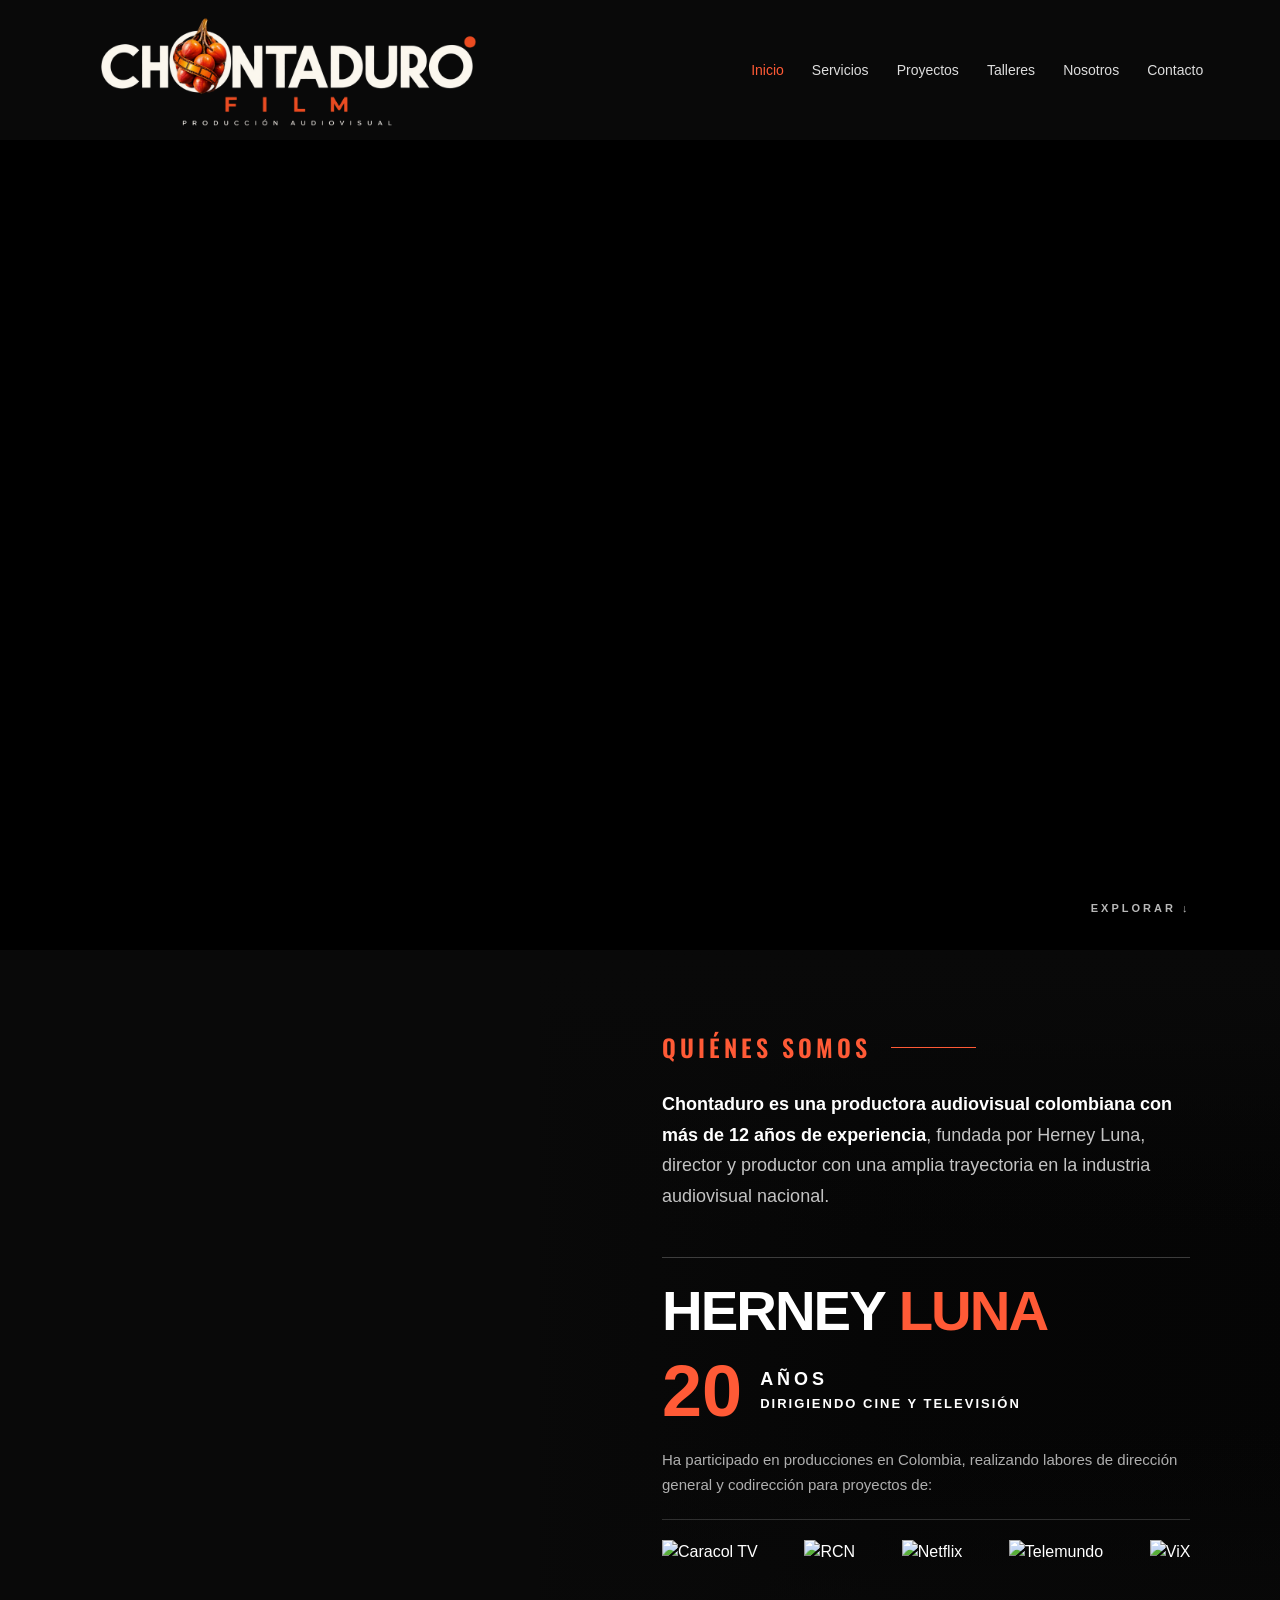
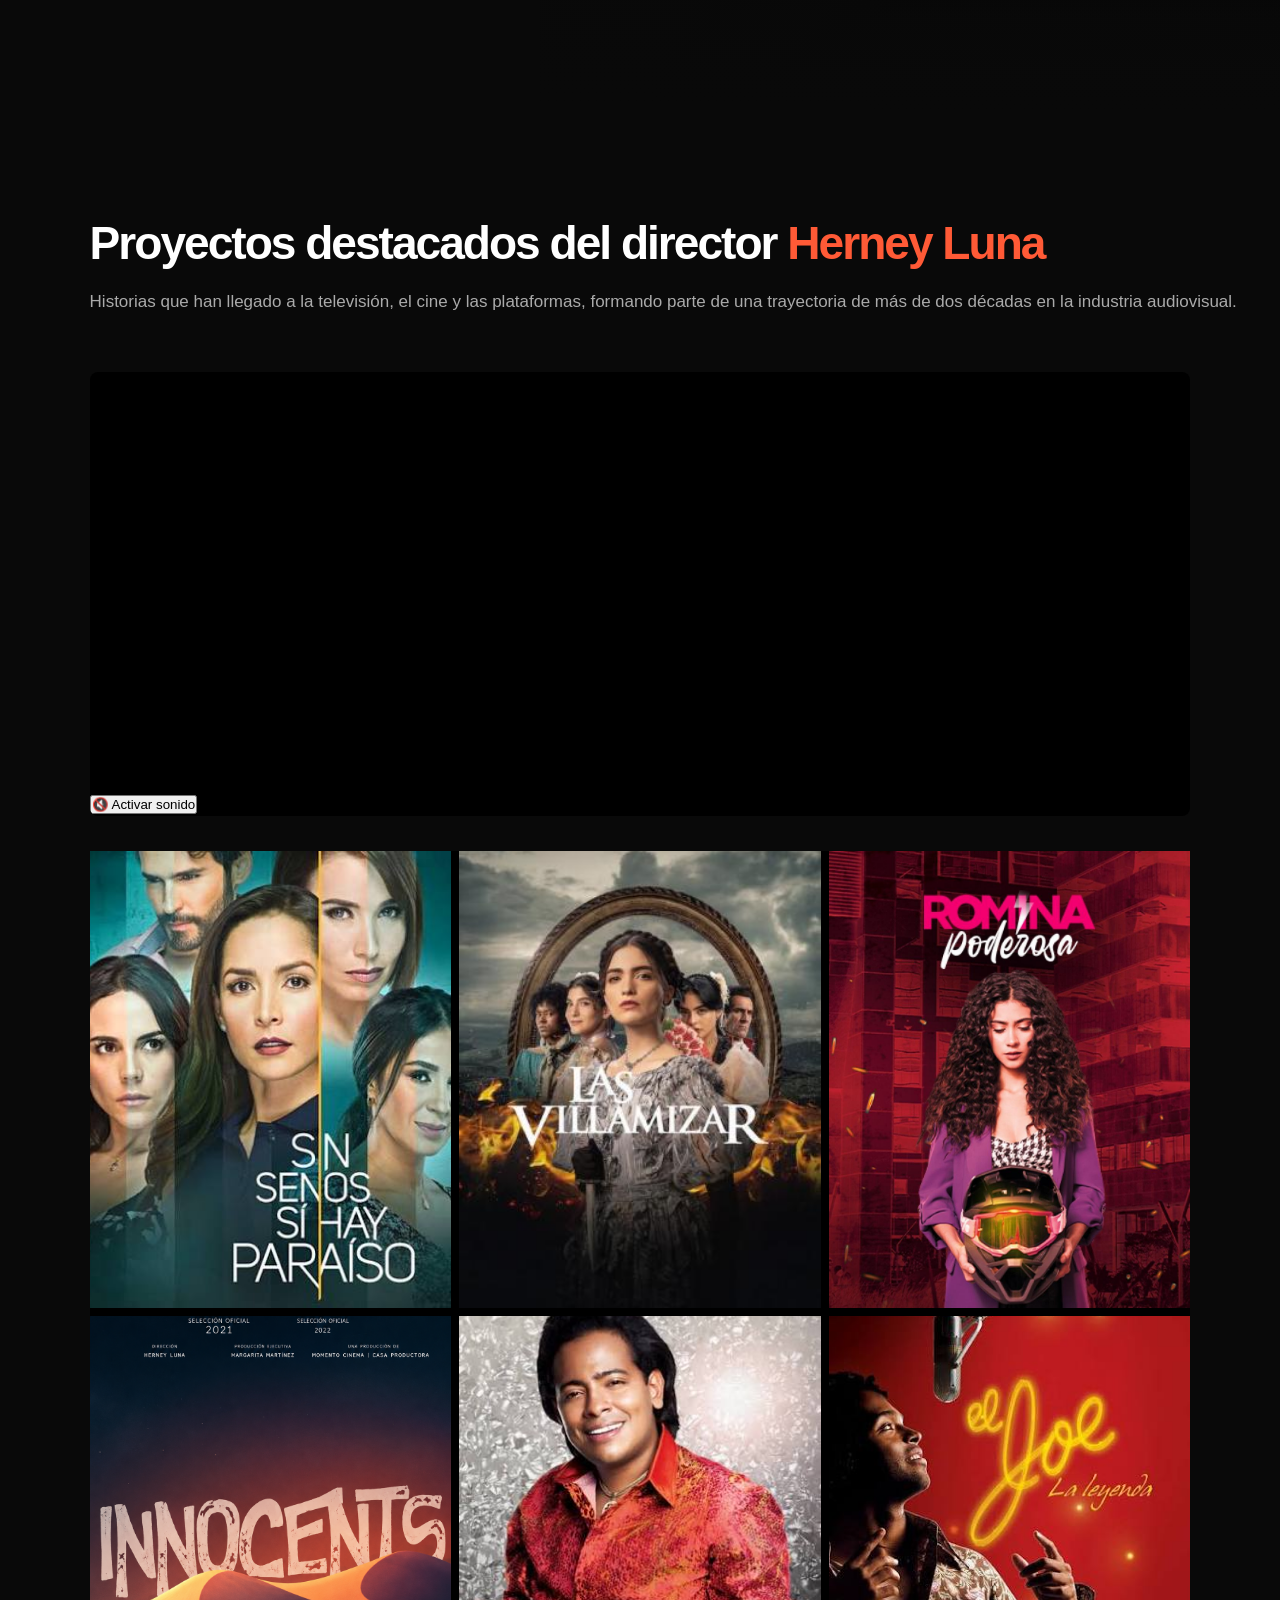
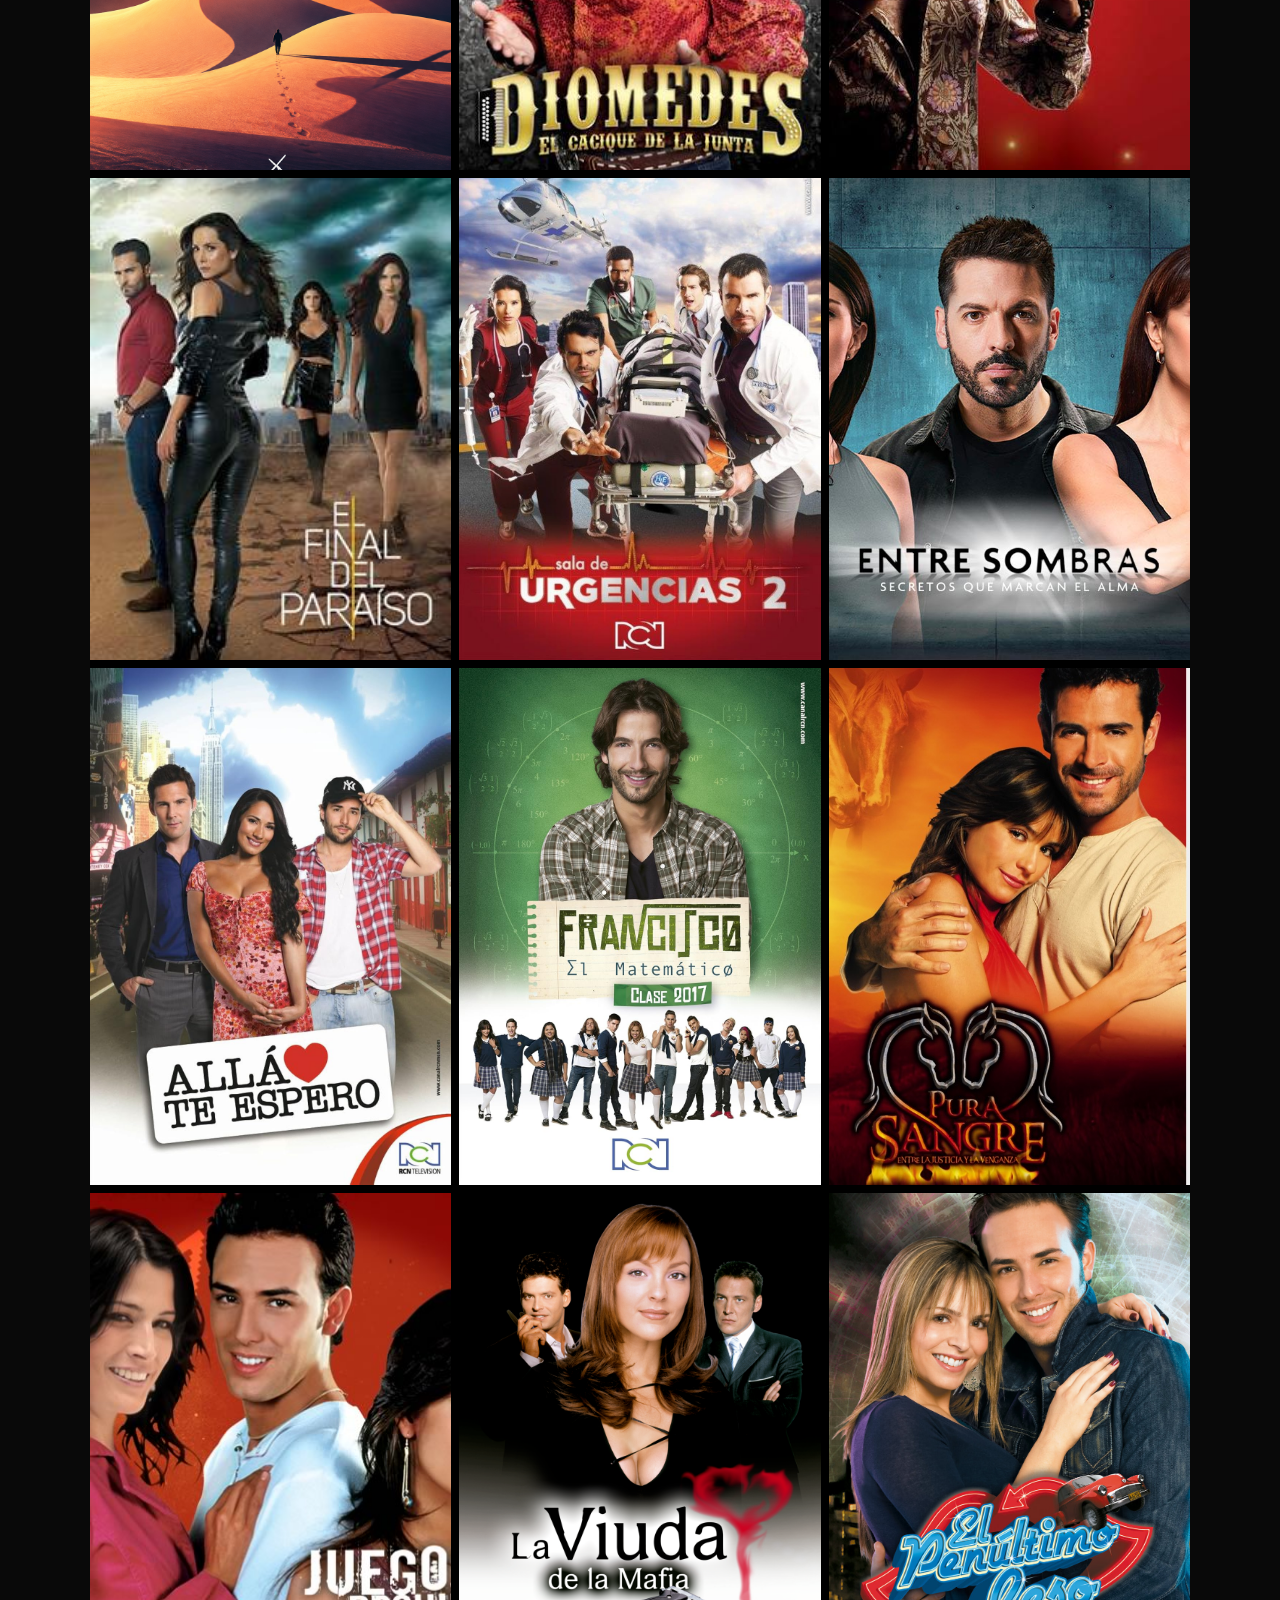
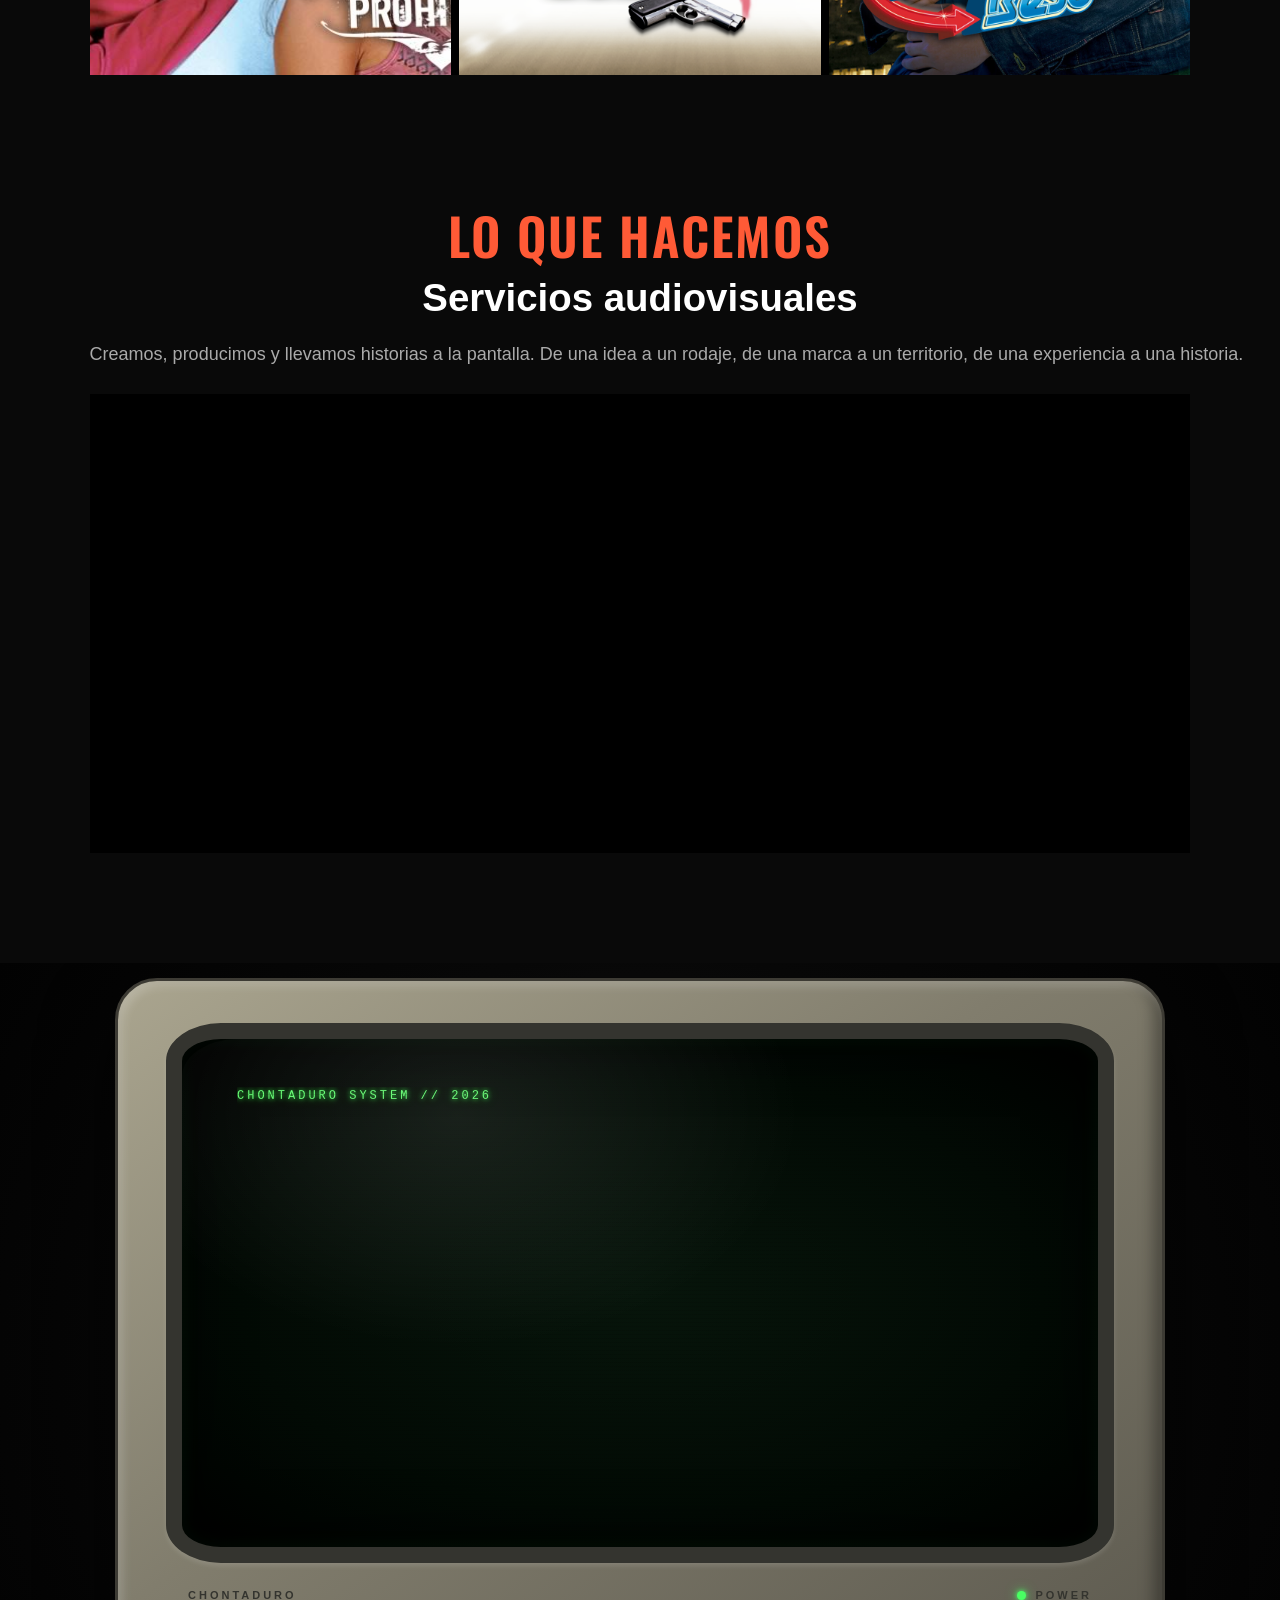
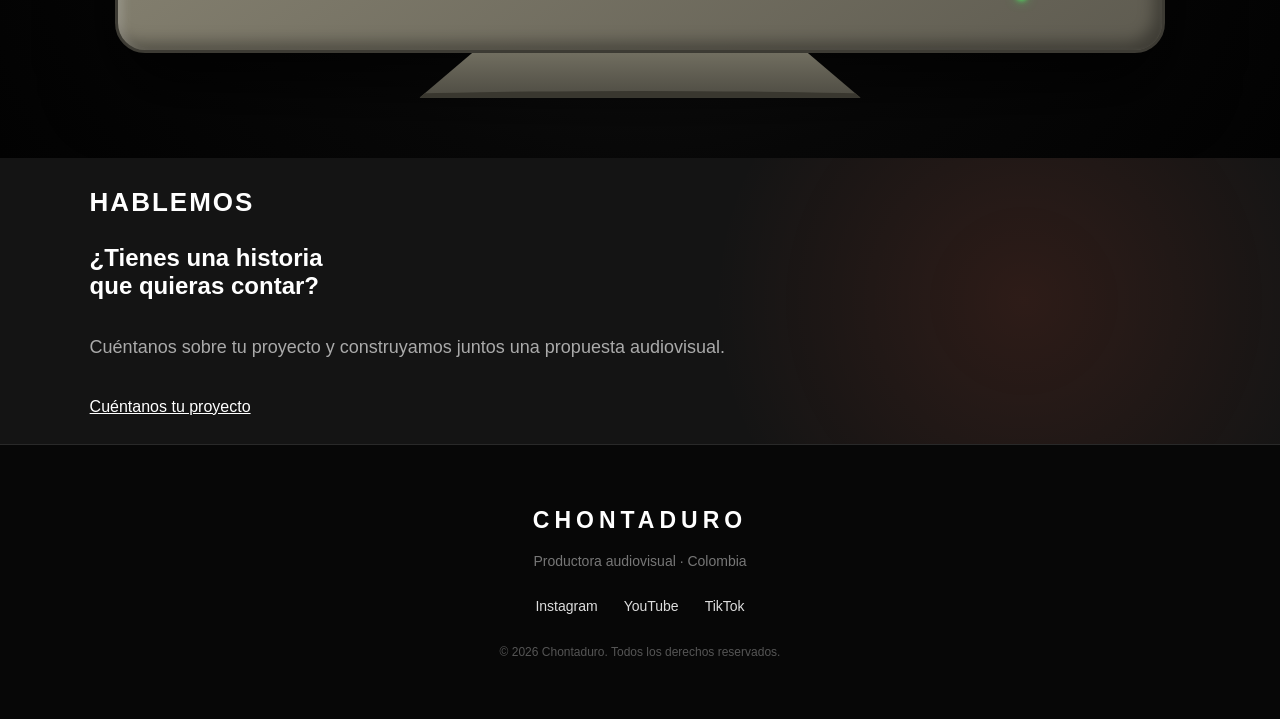
==== commit c5c99623: "Actualización web Chontaduro y página de talleres" ====
--- a/index.html
+++ b/index.html
@@ -4,8 +4,13 @@
     <meta charset="UTF-8">
     <meta name="viewport" content="width=device-width, initial-scale=1.0">
     <meta name="description" content="Chontaduro, productora audiovisual en Colombia. Producción audiovisual, contenido para marcas, postproducción y formación audiovisual.">
-    <title>Chontaduro | Productora Audiovisual</title>
-    <link rel="stylesheet" href="styles.css">
+   <title>Chontaduro | Productora Audiovisual</title>
+
+<link rel="preconnect" href="https://fonts.googleapis.com">
+<link rel="preconnect" href="https://fonts.gstatic.com" crossorigin>
+<link href="https://fonts.googleapis.com/css2?family=Oswald:wght@400;500;600;700&display=swap" rel="stylesheet">
+
+<link rel="stylesheet" href="styles.css">
 </head>
 <body>
     <header class="header">
@@ -25,420 +30,376 @@
     </header>
 
     <main>
-        <section class="portada" id="inicio">
-            <div class="contenido-portada">
-                <p class="eyebrow">PRODUCTORA AUDIOVISUAL · COLOMBIA</p>
-                <h2>Historias que conectan.<br><span>Contenido que transforma.</span></h2>
-                <p class="intro">Creamos experiencias audiovisuales que conectan marcas, personas e historias.</p>
-                <div class="botones">
-                    <a href="#proyectos" class="boton boton-primario">Ver proyectos</a>
-                    <a href="https://wa.me/573133959824?text=Hola%20Chontaduro,%20quiero%20cotizar%20un%20proyecto%20audiovisual." class="boton boton-secundario" target="_blank" rel="noopener noreferrer">Cotizar proyecto</a>
-                </div>
-            </div>
-            <a class="scroll-indicator" href="#servicios" aria-label="Ir a servicios">Explorar ↓</a>
-        </section>
+        <section class="portada portada-video" id="inicio">
+
+    <video class="video-portada" autoplay muted loop playsinline preload="auto">
+        <source src="Videos/portada-chontaduro.mp4" type="video/mp4">
+    </video>
+
+    <div class="portada-overlay"></div>
+
+
+    <a class="scroll-indicator" href="#nosotros" aria-label="Conocer Chontaduro">
+        Explorar ↓
+    </a>
+
+</section>
 <section class="nosotros-home seccion" id="nosotros">
 
-    <div class="nosotros-encabezado">
-    <p class="eyebrow nosotros-titulo">QUIÉNES SOMOS</p>
-    <h2 class="nosotros-titulo-principal">Más de 12 años contando historias</h2>
-</div>
-<div class="nosotros-grid">
-    <div class="nosotros-imagen">
-        <img src="Imagenes/nosotros/Herney-Luna.jpeg" alt="Herney Luna">
-    </div>
-
-    <div class="nosotros-contenido">
-
-
-        <p>
+    <div class="nosotros-nuevo">
+
+        <div class="nosotros-etiqueta">
+            <span>QUIÉNES SOMOS</span>
+            <i></i>
+        </div>
+
+        <p class="nosotros-presentacion">
             <strong>Chontaduro es una productora audiovisual colombiana con más de 12 años de experiencia</strong>,
             fundada por Herney Luna, director y productor con una amplia trayectoria en la industria audiovisual nacional.
         </p>
 
-        <p>
-            Durante más de una década, la productora ha desarrollado su experiencia alrededor de la creación,
-            dirección y producción de contenidos audiovisuales, construyendo una mirada propia sobre la forma
-            de contar historias.
-        </p>
-
-        <p>
-            Su fundador, <strong>Herney Luna, cuenta con 20 años de experiencia como director de cine y televisión</strong>,
-            participando en producciones en Colombia y realizando labores de dirección general y codirección
-            para proyectos de <strong>Caracol TV, RCN, Netflix, Telemundo y ViX</strong>, entre otros.
-            Varias de estas producciones se han posicionado en los primeros lugares de distintas plataformas
-            y canales de televisión al momento de su estreno.
-        </p>
-
-        <p>
-            Hoy, Chontaduro reúne <strong>experiencia, creatividad y nuevas miradas</strong> para desarrollar
-            proyectos de cine, televisión, publicidad, contenidos digitales, proyectos culturales e institucionales.
-        </p>
-
-        <p>
-            Nuestra esencia está profundamente conectada con <strong>las historias, las personas y los territorios</strong>,
-            llevando cada proyecto desde la idea hasta la pantalla.
-        </p>
-
-        <div class="nosotros-datos">
-            <div>
-                <span>+12</span>
-                <p>AÑOS CONTANDO HISTORIAS</p>
-            </div>
-
-            <div>
-                <span>20</span>
-                <p>AÑOS DE EXPERIENCIA<br>DE SU FUNDADOR</p>
-            </div>
+        <div class="herney-bloque">
+
+            <div class="herney-titulo-principal">
+                <span>HERNEY</span>
+                <strong>LUNA</strong>
+            </div>
+
+            <div class="herney-experiencia">
+                <strong>20</strong>
+
+                <div>
+                    <span>AÑOS</span>
+                    <p>DIRIGIENDO CINE Y TELEVISIÓN</p>
+                </div>
+            </div>
+
+            <p class="herney-descripcion">
+                Ha participado en producciones en Colombia, realizando labores de
+                dirección general y codirección para proyectos de:
+            </p>
+
+           <div class="herney-plataformas">
+    <img src="Imagenes/plataformas/caracol-tv.png" alt="Caracol TV">
+    <img src="Imagenes/plataformas/rcn.png" alt="RCN">
+    <img src="Imagenes/plataformas/netflix.png" alt="Netflix">
+    <img src="Imagenes/plataformas/telemundo.png" alt="Telemundo">
+    <img src="Imagenes/plataformas/vix.png" alt="ViX">
+</div>
+
         </div>
 
     </div>
-</div>
+
 </section>
-
-        <section class="servicios seccion" id="servicios">
-
-    <div class="servicios-encabezado">
-        <p class="eyebrow">LO QUE HACEMOS</p>
-        <h2>Servicios audiovisuales</h2>
-        <p class="servicios-intro">
-            Creamos, producimos y llevamos historias a la pantalla.<br>
-            De una idea a un rodaje, de una marca a un territorio, de una experiencia a una historia.
-        </p>
-    </div>
-
-        <div class="servicios-grid">
-
-        <!-- 01 · DESARROLLO Y PRODUCCIÓN AUDIOVISUAL -->
-        <article class="servicio-card">
-            <img src="Imagenes/servicios/01-idea-pantalla.png" alt="Desarrollo y producción audiovisual">
-            <div class="servicio-info">
-                <h3>Desarrollo y producción audiovisual</h3>
-                <p>
-                    Acompañamos cada proyecto desde la idea, el desarrollo creativo y el guion
-                    hasta la planeación y preparación del rodaje.
-                </p>
-                <a href="#">Ver más →</a>
-            </div>
-        </article>
-
-        <!-- 02 · PRODUCCIÓN PARA MARCAS Y NUEVAS PANTALLAS -->
-        <article class="servicio-card">
-            <img src="Imagenes/servicios/07-idea-pantalla.png" alt="Producción para marcas y nuevas pantallas">
-            <div class="servicio-info">
-                <h3>Producción para marcas y nuevas pantallas</h3>
-                <p>
-                    Creamos comerciales, campañas, contenido de marca y formatos digitales
-                    diseñados para conectar con nuevas audiencias.
-                </p>
-                <a href="#">Ver más →</a>
-            </div>
-        </article>
-
-        <!-- 03 · PRODUCCIÓN EN TERRITORIO Y CULTURA -->
-        <article class="servicio-card">
-            <img src="Imagenes/servicios/09-idea-pantalla.png" alt="Producción en territorio y cultura">
-            <div class="servicio-info">
-                <h3>Producción en territorio y cultura</h3>
-                <p>
-                    Desarrollamos historias y rodajes en territorios urbanos y rurales,
-                    visibilizando comunidades, patrimonio, cultura y medio ambiente.
-                </p>
-                <a href="#">Ver más →</a>
-            </div>
-        </article>
-
-        <!-- 04 · CINE, SERIES Y NUEVOS FORMATOS -->
-        <article class="servicio-card">
-            <img src="Imagenes/servicios/08-idea-pantalla.png" alt="Cine, series y nuevos formatos">
-            <div class="servicio-info">
-                <h3>Cine, series y nuevos formatos</h3>
-                <p>
-                    Desarrollo y producción de largometrajes, series, documentales,
-                    televisión y contenidos para plataformas.
-                </p>
-                <a href="#">Ver más →</a>
-            </div>
-        </article>
-
-        <!-- 05 · POSTPRODUCCIÓN AUDIOVISUAL -->
-        <article class="servicio-card">
-            <img src="Imagenes/servicios/05-idea-pantalla.png" alt="Postproducción audiovisual">
-            <div class="servicio-info">
-                <h3>Postproducción audiovisual</h3>
-                <p>
-                    Edición, montaje, corrección de color, animación, VFX, diseño sonoro,
-                    mezcla y finalización de contenidos.
-                </p>
-                <a href="#">Ver más →</a>
-            </div>
-        </article>
-
-        <!-- 06 · SERVICIOS DE PRODUCCIÓN PARA TERCEROS -->
-        <article class="servicio-card">
-            <img src="Imagenes/servicios/11-idea-pantalla.png" alt="Servicios de producción para terceros">
-            <div class="servicio-info">
-                <h3>Servicios de producción para terceros</h3>
-                <p>
-                    Equipos, crew técnico, logística y soporte de producción para productoras,
-                    agencias y proyectos audiovisuales.
-                </p>
-                <a href="#">Ver más →</a>
-            </div>
-        </article>
-
-    </div>
-
-</section>
-
-        <section class="proyectos seccion" id="proyectos">
+ <section class="proyectos seccion" id="proyectos">
 
     <div class="proyectos-encabezado">
-        <p class="eyebrow">PROYECTOS DESTACADOS</p>
-        <h2>Una trayectoria en <span>imágenes</span></h2>
+        <h2>Proyectos destacados del director <span>Herney Luna</span></h2>
         <p class="proyectos-intro">
             Historias que han llegado a la televisión, el cine y las plataformas,
             formando parte de una trayectoria de más de dos décadas en la industria audiovisual.
         </p>
     </div>
-
-   <div class="proyectos-grid">
-
-    <!-- 01 · SIN SENOS SÍ HAY PARAÍSO -->
-    <article class="proyecto-card">
+<div class="proyectos-video">
+
+    <video
+        id="video-proyectos"
+        muted
+        loop
+        playsinline
+        preload="metadata">
+        <source src="Videos/proyectos-destacados.mp4" type="video/mp4">
+    </video>
+
+    <button id="boton-sonido" class="boton-sonido" type="button">
+        🔇 Activar sonido
+    </button>
+
+</div>
+   <div class="proyectos-grid proyectos-collage">
+
+           <!-- FILA 1 -->
+
+    <!-- SIN SENOS SÍ HAY PARAÍSO -->
+    <article class="proyecto-collage-item proyecto-premiado">
         <img src="Imagenes/proyectos/Proyectos-destacados 07.jpg" alt="Sin Senos Sí Hay Paraíso">
-        <div class="proyecto-info">
-            <h3>Sin Senos Sí Hay Paraíso</h3>
-            <p class="proyecto-rol">Temporadas 2, 3 y 4 · Director</p>
-            <p class="proyecto-canal">Telemundo · Netflix · 2017–2019</p>
-            <div class="proyecto-premios">
-                <strong>Mejor Director de Telenovela</strong>
-                <span>Premios TV y Novelas 2018</span>
-            </div>
-        </div>
-    </article>
-
-    <!-- 02 · LAS VILLAMIZAR -->
-    <article class="proyecto-card">
+        <div class="premio-overlay">
+            <span class="premio-linea"></span>
+            <span class="premio-etiqueta">RECONOCIMIENTO</span>
+            <strong>MEJOR DIRECTOR</strong>
+            <span class="premio-subtitulo">DE TELENOVELA</span>
+        </div>
+    </article>
+
+    <!-- LAS VILLAMIZAR -->
+    <article class="proyecto-collage-item">
         <img src="Imagenes/proyectos/Proyectos-destacados 14.jpg" alt="Las Villamizar">
-        <div class="proyecto-info">
-            <h3>Las Villamizar</h3>
-            <p class="proyecto-rol">Director</p>
-            <p class="proyecto-canal">Caracol TV · Netflix · 2021</p>
-        </div>
-    </article>
-
-    <!-- 03 · ROMINA PODEROSA -->
-    <article class="proyecto-card">
+    </article>
+
+    <!-- ROMINA PODEROSA -->
+    <article class="proyecto-collage-item">
         <img src="Imagenes/proyectos/Proyectos-destacados 08.jpg" alt="Romina Poderosa">
-        <div class="proyecto-info">
-            <h3>Romina Poderosa</h3>
-            <p class="proyecto-rol">Director</p>
-            <p class="proyecto-canal">Netflix · 2023</p>
-        </div>
-    </article>
-
-    <!-- 04 · INNOCENTS -->
-    <article class="proyecto-card">
+    </article>
+
+
+    <!-- FILA 2 -->
+
+    <!-- INNOCENTS -->
+    <article class="proyecto-collage-item proyecto-premiado proyecto-emmy">
         <img src="Imagenes/proyectos/Proyectos-destacados 15.jpg" alt="Documental Innocents">
-        <div class="proyecto-info">
-            <h3>Documental Innocents</h3>
-            <p class="proyecto-rol">Director</p>
-            <p class="proyecto-canal">Colombia · 2018</p>
-            <div class="proyecto-premios">
-                <strong>Ganador</strong>
-                <span>EMMY AWARDS COACH 2019</span>
-            </div>
-        </div>
-    </article>
-
-    <!-- 05 · DIOMEDES DÍAZ -->
-    <article class="proyecto-card">
+        <div class="premio-overlay premio-overlay-emmy">
+            <span class="premio-linea"></span>
+            <span class="premio-etiqueta">GANADOR</span>
+            <strong>EMMY®</strong>
+            <span class="premio-subtitulo">AWARDS COACH 2019</span>
+        </div>
+    </article>
+
+    <!-- DIOMEDES DÍAZ -->
+    <article class="proyecto-collage-item proyecto-premiado">
         <img src="Imagenes/proyectos/Proyectos-destacados 10.jpg" alt="Diomedes Díaz, El Cacique de la Junta">
-        <div class="proyecto-info">
-            <h3>Diomedes Díaz, El Cacique de la Junta</h3>
-            <p class="proyecto-rol">Director</p>
-            <p class="proyecto-canal">RCN TV · 2014</p>
-            <div class="proyecto-premios">
-                <strong>Mejor Director de Telenovela</strong>
-                <span>Premios TV y Novelas 2016</span>
-            </div>
-        </div>
-    </article>
-
-    <!-- 06 · EL JOE, LA LEYENDA -->
-    <article class="proyecto-card">
+        <div class="premio-overlay">
+            <span class="premio-linea"></span>
+            <span class="premio-etiqueta">RECONOCIMIENTO</span>
+            <strong>MEJOR DIRECTOR</strong>
+            <span class="premio-subtitulo">DE TELENOVELA</span>
+        </div>
+    </article>
+
+    <!-- EL JOE, LA LEYENDA -->
+    <article class="proyecto-collage-item proyecto-premiado">
         <img src="Imagenes/proyectos/Proyectos-destacados 12.jpg" alt="El Joe, la Leyenda">
-        <div class="proyecto-info">
-            <h3>El Joe, la Leyenda</h3>
-            <p class="proyecto-rol">Director</p>
-            <p class="proyecto-canal">RCN TV · 2010–2011</p>
-            <div class="proyecto-premios">
-                <strong>Mejor Director de Telenovela</strong>
-                <span>Premios India Catalina 2011</span>
-                <span>Premios TV y Novelas 2011</span>
-            </div>
-        </div>
-    </article>
-
-    <!-- 07 · EL FINAL DEL PARAÍSO -->
-    <article class="proyecto-card">
+        <div class="premio-overlay">
+            <span class="premio-linea"></span>
+            <span class="premio-etiqueta">RECONOCIMIENTO</span>
+            <strong>MEJOR DIRECTOR</strong>
+            <span class="premio-subtitulo">DE TELENOVELA</span>
+        </div>
+    </article>
+
+
+    <!-- FILA 3 -->
+
+    <!-- EL FINAL DEL PARAÍSO -->
+    <article class="proyecto-collage-item">
         <img src="Imagenes/proyectos/Proyectos-destacados 11.jpg" alt="El Final del Paraíso">
-        <div class="proyecto-info">
-            <h3>El Final del Paraíso</h3>
-            <p class="proyecto-rol">Director</p>
-            <p class="proyecto-canal">Telemundo · Netflix · 2018–2019</p>
-        </div>
-    </article>
-
-    <!-- 08 · SALA DE URGENCIAS -->
-    <article class="proyecto-card">
-        <img src="Imagenes/proyectos/Proyectos-destacados 13.jpg" alt="Sala de Urgencias Temporada 2">
-        <div class="proyecto-info">
-            <h3>Sala de Urgencias</h3>
-            <p class="proyecto-rol">Temporada 2 · Director</p>
-            <p class="proyecto-canal">RCN TV · 2016</p>
-        </div>
-    </article>
-
-    <!-- 09 · ENTRE SOMBRAS -->
-    <article class="proyecto-card">
+    </article>
+
+    <!-- SALA DE URGENCIAS -->
+    <article class="proyecto-collage-item">
+        <img src="Imagenes/proyectos/Proyectos-destacados 13.jpg" alt="Sala de Urgencias">
+    </article>
+
+    <!-- ENTRE SOMBRAS -->
+    <article class="proyecto-collage-item">
         <img src="Imagenes/proyectos/Proyectos-destacados 04.jpg" alt="Entre Sombras">
-        <div class="proyecto-info">
-            <h3>Entre Sombras</h3>
-            <p class="proyecto-rol">Director</p>
-            <p class="proyecto-canal">Caracol TV · ViX · 2022</p>
-        </div>
-    </article>
-
-    <!-- 10 · ALLÁ TE ESPERO -->
-    <article class="proyecto-card">
+    </article>
+
+
+    <!-- FILA 4 -->
+
+    <!-- ALLÁ TE ESPERO -->
+    <article class="proyecto-collage-item proyecto-premiado">
         <img src="Imagenes/proyectos/Proyectos-destacados 06.jpg" alt="Allá Te Espero">
-        <div class="proyecto-info">
-            <h3>Allá Te Espero</h3>
-            <p class="proyecto-rol">Director</p>
-            <p class="proyecto-canal">RCN TV · 2011–2012</p>
-            <div class="proyecto-premios">
-                <strong>Mejor Director de Telenovela</strong>
-                <span>Premios India Catalina 2014</span>
-                <span>Premios TV y Novelas 2014</span>
-            </div>
-        </div>
-    </article>
-
-    <!-- 11 · FRANCISCO EL MATEMÁTICO -->
-    <article class="proyecto-card">
+        <div class="premio-overlay">
+            <span class="premio-linea"></span>
+            <span class="premio-etiqueta">RECONOCIMIENTO</span>
+            <strong>MEJOR DIRECTOR</strong>
+            <span class="premio-subtitulo">DE TELENOVELA</span>
+        </div>
+    </article>
+
+    <!-- FRANCISCO EL MATEMÁTICO -->
+    <article class="proyecto-collage-item proyecto-premiado">
         <img src="Imagenes/proyectos/Proyectos-destacados 03.jpg" alt="Francisco el Matemático">
-        <div class="proyecto-info">
-            <h3>Francisco el Matemático</h3>
-            <p class="proyecto-rol">Director</p>
-            <p class="proyecto-canal">RCN TV · 2017</p>
-            <div class="proyecto-premios">
-                <strong>Mejor Director de Telenovela</strong>
-                <span>Premios TV y Novelas</span>
-                <span>Premio Revista 15 Minutos</span>
-            </div>
-        </div>
-    </article>
-
-    <!-- 12 · PURA SANGRE -->
-    <article class="proyecto-card">
+        <div class="premio-overlay">
+            <span class="premio-linea"></span>
+            <span class="premio-etiqueta">RECONOCIMIENTO</span>
+            <strong>MEJOR DIRECTOR</strong>
+            <span class="premio-subtitulo">DE TELENOVELA</span>
+        </div>
+    </article>
+
+    <!-- PURA SANGRE -->
+    <article class="proyecto-collage-item proyecto-premiado">
         <img src="Imagenes/proyectos/Proyectos-destacados 09.jpg" alt="Pura Sangre">
-        <div class="proyecto-info">
-            <h3>Pura Sangre</h3>
-            <p class="proyecto-rol">Director</p>
-            <p class="proyecto-canal">RCN TV · 2006–2007</p>
-            <div class="proyecto-premios">
-                <strong>Mejor Director de Telenovela</strong>
-                <span>Premios India Catalina 2008</span>
-                <span>Premios TV y Novelas 2008</span>
-            </div>
-        </div>
-    </article>
-
-    <!-- 13 · JUEGOS PROHIBIDOS -->
-    <article class="proyecto-card">
+        <div class="premio-overlay">
+            <span class="premio-linea"></span>
+            <span class="premio-etiqueta">RECONOCIMIENTO</span>
+            <strong>MEJOR DIRECTOR</strong>
+            <span class="premio-subtitulo">DE TELENOVELA</span>
+        </div>
+    </article>
+
+
+    <!-- FILA 5 -->
+
+    <!-- JUEGOS PROHIBIDOS -->
+    <article class="proyecto-collage-item proyecto-premiado">
         <img src="Imagenes/proyectos/Proyectos-destacados 05.jpg" alt="Juegos Prohibidos">
-        <div class="proyecto-info">
-            <h3>Juegos Prohibidos</h3>
-            <p class="proyecto-rol">Director</p>
-            <p class="proyecto-canal">RCN TV · TELESET · 2005–2006</p>
-            <div class="proyecto-premios">
-                <strong>Mejor Director de Telenovela</strong>
-                <span>Premios India Catalina 2006</span>
-                <span>Premios TV y Novelas 2006</span>
-            </div>
-        </div>
-    </article>
-
-    <!-- 14 · LA VIUDA DE LA MAFIA -->
-    <article class="proyecto-card">
+        <div class="premio-overlay">
+            <span class="premio-linea"></span>
+            <span class="premio-etiqueta">RECONOCIMIENTO</span>
+            <strong>MEJOR DIRECTOR</strong>
+            <span class="premio-subtitulo">DE TELENOVELA</span>
+        </div>
+    </article>
+
+    <!-- LA VIUDA DE LA MAFIA -->
+    <article class="proyecto-collage-item">
         <img src="Imagenes/proyectos/Proyectos-destacados 01.jpg" alt="La Viuda de la Mafia">
-        <div class="proyecto-info">
-            <h3>La Viuda de la Mafia</h3>
-            <p class="proyecto-rol">Director</p>
-            <p class="proyecto-canal">RCN TV · 2003–2004</p>
-        </div>
-    </article>
-
-    <!-- 15 · EL PENÚLTIMO BESO -->
-    <article class="proyecto-card">
+    </article>
+
+    <!-- EL PENÚLTIMO BESO -->
+    <article class="proyecto-collage-item">
         <img src="Imagenes/proyectos/Proyectos-destacados 02.jpg" alt="El Penúltimo Beso">
-        <div class="proyecto-info">
-            <h3>El Penúltimo Beso</h3>
-            <p class="proyecto-rol">Director</p>
-            <p class="proyecto-canal">RCN TV · 2011–2012</p>
-        </div>
     </article>
 
 </div>
 
 </section>
-
-       
-<section class="talleres seccion" id="talleres">
-
-    <div class="talleres-grid">
-
-        <div class="contenido-talleres">
-
-            <p class="etiqueta">TALLERES Y EXPERIENCIAS AUDIOVISUALES</p>
-
-            <h2>Vive la experiencia de un <span>rodaje real.</span></h2>
-
-            <p class="descripcion-talleres">
-                Aprende el mundo audiovisual viviéndolo desde adentro. Durante varios días,
-                los participantes se integran a una experiencia de rodaje junto a profesionales
-                de la industria y bajo la dirección de <strong>Herney Luna</strong>.
-            </p>
-
-            <p class="descripcion-talleres">
-                Una experiencia práctica para explorar la actuación, la dirección,
-                el trabajo frente a cámara y la dinámica de un set profesional.
-            </p>
-
-            <p class="talleres-frase">
-                Más que observar, <strong>serás parte de la historia.</strong>
-            </p>
-
-            <a href="https://wa.me/573133959824?text=Hola%20Chontaduro,%20quiero%20conocer%20más%20sobre%20los%20talleres."
-               class="boton boton-primario"
-               target="_blank"
-               rel="noopener noreferrer">
-                Conocer los talleres
-            </a>
-
-        </div>
-
-        <div class="talleres-imagen">
-            <img src="Imagenes/talleres/Taller-Herney-Luna.png"
-                 alt="Experiencia de rodaje audiovisual dirigida por Herney Luna">
-        </div>
-
+      <section class="servicios seccion" id="servicios">
+
+    <div class="servicios-encabezado">
+        <p class="eyebrow">LO QUE HACEMOS</p>
+        <h2>Servicios audiovisuales</h2>
+        <p class="servicios-intro">
+            Creamos, producimos y llevamos historias a la pantalla.
+            De una idea a un rodaje, de una marca a un territorio, de una experiencia a una historia.
+        </p>
     </div>
 
+    <div class="servicios-video-grid">
+
+        <!-- 01 -->
+        <a href="desarollo-produccion.html" class="servicio-video">
+            <video autoplay muted loop playsinline>
+                <source src="Videos/01-desarrollo.mp4" type="video/mp4">
+            </video>
+            <div class="servicio-video-overlay">
+                <span></span>
+                <h3>Desarrollo y producción audiovisual</h3>
+            </div>
+        </a>
+
+        <!-- 02 -->
+        <a href="#" class="servicio-video">
+            <video autoplay muted loop playsinline>
+                <source src="Videos/02-desarrollo.mp4" type="video/mp4">
+            </video>
+            <div class="servicio-video-overlay">
+                <span></span>
+                <h3>Producción para marcas y nuevas pantallas</h3>
+            </div>
+        </a>
+
+        <!-- 03 -->
+        <a href="#" class="servicio-video">
+            <video autoplay muted loop playsinline>
+                <source src="Videos/03-desarrollo.mp4" type="video/mp4">
+            </video>
+            <div class="servicio-video-overlay">
+                <span></span>
+                <h3>Postproducción audiovisual</h3>
+            </div>
+        </a>
+
+        <!-- 04 -->
+        <a href="#" class="servicio-video">
+            <video autoplay muted loop playsinline>
+                <source src="Videos/04-desarrollo.mp4" type="video/mp4">
+            </video>
+            <div class="servicio-video-overlay">
+                <span></span>
+                <h3>Cine, series y nuevos formatos</h3>
+            </div>
+        </a>
+
+        <!-- 05 -->
+        <a href="#" class="servicio-video">
+            <video autoplay muted loop playsinline>
+                <source src="Videos/05-desarrollo.mp4" type="video/mp4">
+            </video>
+            <div class="servicio-video-overlay">
+                <span></span>
+                <h3>Servicios de producción para terceros</h3>
+            </div>
+        </a>
+
+        <!-- 06 -->
+        <a href="#" class="servicio-video">
+            <video autoplay muted loop playsinline>
+                <source src="Videos/06-desarrollo.mp4" type="video/mp4">
+            </video>
+            <div class="servicio-video-overlay">
+                <span></span>
+                <h3>Producción en territorio y cultura</h3>
+            </div>
+        </a>
+
+    </div>
+
 </section>
 
+<section class="talleres-terminal" id="talleres">
+
+    <div class="computador-crt">
+
+        <div class="monitor-crt">
+
+            <div class="pantalla-crt">
+
+                <div class="reflejo-crt"></div>
+                <div class="scanlines-crt"></div>
+
+                <div class="terminal-contenido">
+
+                    <div class="terminal-cabecera">
+                        CHONTADURO SYSTEM // 2026
+                    </div>
+
+                    <div class="terminal-texto">
+    <p>¡Espera! Sé que estás ahí...</p>
+    <p>Sé que nos estás buscando...</p>
+    <p>A partir de este momento, no hay marcha atrás...</p>
+    <p>Esta experiencia es solo para ti y no la puedes compartir con nadie...</p>
+    <p>¿Te atreves a seguir?</p>
+    <p>Pero ten cuidado: si decides seguir, tu vida cambiará para siempre.</p>
+    <p>¿Estás preparado?</p>
+    <p>Tienes que seguir mis indicaciones.</p>
+    <p>A continuación, encontrarás dos botones.</p>
+    <p>Si escoges el botón azul, regresarás al inicio y tu vida continuará como si nada hubiera pasado.</p>
+    <p>Ahora bien, si escoges el botón rojo, podrás vivir una experiencia que jamás olvidarás.</p>
+    <p>Piénsalo durante unos segundos.</p>
+    <p>¿Estás listo?</p>
+</div>
+
+<div class="terminal-revelacion">
+    <a href="#inicio" class="terminal-boton boton-azul" aria-label="Regresar al inicio"></a>
+    <a href="talleres.html" class="terminal-boton boton-rojo" aria-label="Vivir la experiencia"></a>
+</div>
+
+                </div>
+
+            </div>
+
+            <div class="controles-crt">
+                <span>CHONTADURO</span>
+
+                <div class="power-crt">
+                    <i></i>
+                    POWER
+                </div>
+            </div>
+
+        </div>
+
+        <div class="base-crt"></div>
+
+    </div>
+
+</section>
     
         <section class="contacto seccion" id="contacto">
             <div class="contenido-contacto">
@@ -462,5 +423,114 @@
             <p class="copyright">© 2026 Chontaduro. Todos los derechos reservados.</p>
         </div>
     </footer>
+    <script>
+    const videoProyectos = document.getElementById('video-proyectos');
+const botonSonido = document.getElementById('boton-sonido');
+
+botonSonido.addEventListener('click', () => {
+    videoProyectos.muted = !videoProyectos.muted;
+
+    if (videoProyectos.muted) {
+        botonSonido.textContent = '🔇 Activar sonido';
+    } else {
+        botonSonido.textContent = '🔊 Silenciar';
+    }
+});
+    const observerVideo = new IntersectionObserver((entries) => {
+        entries.forEach((entry) => {
+            if (entry.isIntersecting) {
+                videoProyectos.play().catch(() => {});
+            } else {
+                videoProyectos.pause();
+            }
+        });
+    }, {
+        threshold: 0.35
+    });
+
+    observerVideo.observe(videoProyectos);
+    
+</script>
+<script>
+const lineasTerminal = document.querySelectorAll('.terminal-texto p');
+const revelacionTerminal = document.querySelector('.terminal-revelacion');
+const cabeceraTerminal = document.querySelector('.terminal-cabecera');
+const pantallaTerminal = document.querySelector('.terminal-contenido');
+
+const textosTerminal = Array.from(lineasTerminal).map(linea => linea.textContent);
+
+lineasTerminal.forEach(linea => {
+    linea.textContent = '';
+});
+
+revelacionTerminal.style.display = 'none';
+
+let lineaActual = 0;
+let terminalIniciada = false;
+
+function desplazarTerminal() {
+    pantallaTerminal.scrollTo({
+        top: pantallaTerminal.scrollHeight,
+        behavior: 'smooth'
+    });
+}
+
+function escribirLinea() {
+    if (lineaActual === 0) {
+        cabeceraTerminal.classList.add('sistema-activo');
+    }
+
+    if (lineaActual >= lineasTerminal.length) {
+        revelacionTerminal.style.display = 'flex';
+        desplazarTerminal();
+        return;
+    }
+
+    const elemento = lineasTerminal[lineaActual];
+    const texto = textosTerminal[lineaActual];
+    let letra = 0;
+
+    function escribir() {
+        if (letra < texto.length) {
+            elemento.textContent += texto.charAt(letra);
+            letra++;
+
+            desplazarTerminal();
+
+            if (lineaActual === 0 && elemento.textContent === '¡Espera!') {
+                setTimeout(escribir, 3000);
+            } else {
+                setTimeout(escribir, 85);
+            }
+        } else {
+            lineaActual++;
+
+            const pausa = lineaActual === 12 ? 5000 : 3000;
+            setTimeout(escribirLinea, pausa);
+        }
+    }
+
+    escribir();
+}
+
+function comprobarMonitorVisible() {
+    if (terminalIniciada) return;
+
+    const monitor = document.querySelector('.monitor-crt');
+    const rect = monitor.getBoundingClientRect();
+
+    if (rect.top >= 0 && rect.bottom <= window.innerHeight) {
+        terminalIniciada = true;
+        escribirLinea();
+
+        window.removeEventListener('scroll', comprobarMonitorVisible);
+        window.removeEventListener('resize', comprobarMonitorVisible);
+    }
+}
+
+window.addEventListener('scroll', comprobarMonitorVisible, { passive: true });
+window.addEventListener('resize', comprobarMonitorVisible);
+comprobarMonitorVisible();
+</script>
 </body>
 </html>
--- a/styles.css
+++ b/styles.css
@@ -15,19 +15,21 @@
 a { color: inherit; }
 
 .header {
-    height: 90px;
-    padding: 0 max(7%, calc((100vw - var(--ancho)) / 2));
+    height: 140px;
     display: flex;
     align-items: center;
     justify-content: space-between;
-    background: rgba(9, 9, 9, 0.94);
-    backdrop-filter: blur(12px);
+    padding: 0 6%;
+    background: rgba(10, 10, 10, 0.96);
     position: sticky;
     top: 0;
     z-index: 1000;
-    border-bottom: 1px solid rgba(255,255,255,.08);
-}
-.logo { font-size: 25px; letter-spacing: 4px; }
+}
+.logo {
+    font-size: 25px;
+    letter-spacing: 4px;
+}
+
 .logo img {
     height: 140px;
     width: auto;
@@ -39,38 +41,126 @@
 nav a { color: #ddd; text-decoration: none; font-size: 14px; transition: color .3s ease; }
 nav a:hover, nav a.activo { color: var(--acento); }
 
+/* ===== PORTADA CINEMATOGRÁFICA ===== */
+
 .portada {
-    min-height: calc(100vh - 90px);
-    padding: 0 7%;
+    height: calc(100vh - 90px);
+    min-height: 650px;
+    position: relative;
+    overflow: hidden;
     display: flex;
     align-items: center;
+    padding: 0 7%;
+    background: #000;
+}
+
+/* VIDEO */
+
+.video-portada {
+    position: absolute;
+    inset: 0;
+    width: 100%;
+    height: 100%;
+    object-fit: cover;
+    object-position: center bottom;
+    z-index: 0;
+}
+
+/* OSCURECIMIENTO CINEMATOGRÁFICO */
+
+.portada-overlay {
+    position: absolute;
+    inset: 0;
+    z-index: 1;
+
+    background: linear-gradient(
+        0deg,
+        rgba(0,0,0,.30) 0%,
+        rgba(0,0,0,.05) 35%,
+        rgba(0,0,0,.03) 100%
+    );
+}
+
+/* CONTENIDO */
+
+.contenido-portada {
     position: relative;
-    background-image: linear-gradient(90deg, rgba(0,0,0,.55) 0%, rgba(0,0,0,.25) 44%, rgba(0,0,0,.16) 100%), url("Imagenes/Portada.png");
-    background-size: cover;
-    background-position: center;
-}
-.contenido-portada { max-width: 900px; }
-.eyebrow {
+    z-index: 2;
+    max-width: 1050px;
+}
+
+/* IDENTIDAD */
+
+.hero-identidad {
+    display: inline-flex;
+    flex-direction: column;
+    align-items: flex-start;
+    margin-bottom: 24px;
+}
+
+.hero-identidad-titulo {
     color: var(--acento);
-    font-size: 14px;
+    font-size: 17px;
     font-weight: 800;
-    letter-spacing: 2px;
+    letter-spacing: 7px;
+    line-height: 1;
     text-transform: uppercase;
-    text-shadow: 0 2px 5px rgba(0, 0, 0, 0.9);
-}
-
-.etiqueta, .titulo-seccion p {
+}
+
+.hero-identidad-pais {
+    display: flex;
+    align-items: center;
+    gap: 15px;
+    margin-top: 13px;
+    color: #fff;
+    font-size: 11px;
+    font-weight: 700;
+    letter-spacing: 5px;
+    text-transform: uppercase;
+}
+
+.hero-identidad-linea {
+    display: block;
+    width: 75px;
+    height: 1px;
+    background: var(--acento);
+}
+
+/* FRASE PRINCIPAL */
+
+.contenido-portada h2 {
+    max-width: 1000px;
+    margin: 0;
+    color: #fff;
+    font-size: clamp(48px, 5.7vw, 82px);
+    font-weight: 700;
+    line-height: .96;
+    letter-spacing: -3px;
+}
+
+.contenido-portada h2 span {
     color: var(--acento);
 }
-.contenido-portada h2 { font-size: clamp(48px, 6vw, 78px); line-height: .98; letter-spacing: -2px; margin-bottom: 28px; }
-.contenido-portada h2 span, .contenido-talleres h2 span, .contenido-nosotros h2 span, .contenido-contacto h2 span { color: var(--acento); }
-.intro { max-width: 610px; font-size: 19px; line-height: 1.7; color: #c9c9c9; margin-bottom: 36px; }
-.botones { display: flex; gap: 14px; flex-wrap: wrap; }
-.boton { display: inline-block; padding: 14px 28px; border-radius: 999px; text-decoration: none; font-weight: 700; transition: transform .3s ease, opacity .3s ease, background .3s ease; }
-.boton:hover { transform: translateY(-3px); opacity: .88; }
-.boton-primario { background: var(--acento); color: white; }
-.boton-secundario { background: transparent; border: 1px solid rgba(255,255,255,.75); color: white; }
-.scroll-indicator { position: absolute; bottom: 28px; right: 7%; color: #aaa; text-decoration: none; font-size: 12px; letter-spacing: 2px; }
+
+/* INDICADOR INFERIOR */
+
+.scroll-indicator {
+    position: absolute;
+    right: 7%;
+    bottom: 34px;
+    z-index: 3;
+    color: rgba(255,255,255,.72);
+    text-decoration: none;
+    font-size: 11px;
+    font-weight: 700;
+    letter-spacing: 3px;
+    text-transform: uppercase;
+    transition: color .3s ease;
+}
+
+.scroll-indicator:hover {
+    color: var(--acento);
+}
 
 .seccion { padding: 110px 7%; }
 .titulo-seccion { margin-bottom: 52px; }
@@ -78,219 +168,480 @@
 .titulo-con-linea { display: flex; align-items: flex-end; gap: 40px; }
 .linea-decorativa { height: 1px; background: var(--borde); flex: 1; margin-bottom: 8px; }
 
-/* QUIÉNES SOMOS */
+/* ==================================================
+   QUIÉNES SOMOS — DISEÑO SOBRIO
+   ================================================== */
 
 .nosotros-home {
-    background: var(--fondo);
-    display: block;
-}
-.nosotros-encabezado {
-    grid-column: 1 / -1;
-    width: 100%;
-    text-align: left;
-    margin: 0;
-    padding: 0;
-    justify-self: start;
-}
-.nosotros-grid {
-    grid-column: 1 / -1;
-    display: grid;
-    grid-template-columns: 42% 1fr;
-    column-gap: 70px;
-    align-items: start;
-    width: 100%;
-    margin-top: 45px;
-}
-
-.nosotros-titulo {
-    margin: 0 0 12px 0;
-    padding: 0;
-    text-align: left;
-    font-size: 18px;
-    font-weight: 800;
-    letter-spacing: 3px;
-    color: var(--acento);
-}
-
-.nosotros-titulo-principal {
-    margin: 0;
-    padding: 0;
-    width: 100%;
-    max-width: 750px;
-    font-size: clamp(38px, 4vw, 58px);
-    line-height: 1.05;
-    text-align: left;
-}
-
-.nosotros-imagen {
     position: relative;
-    height: 520px;
+    min-height: 760px;
+    padding: 85px 7% 80px;
     overflow: hidden;
-    border-radius: 4px;
-}
-
-.nosotros-imagen img {
-    width: 100%;
-    height: 100%;
-    object-fit: cover;
-    object-position: center;
-    display: block;
-}
-
-.nosotros-imagen::after {
+
+    background-color: #090909;
+    background-image:
+    linear-gradient(
+        90deg,
+        rgba(5,5,5,.03) 0%,
+        rgba(5,5,5,.05) 42%,
+        rgba(5,5,5,.35) 55%,
+        rgba(5,5,5,.82) 70%,
+        rgba(5,5,5,.96) 100%
+    ),
+        url("Imagenes/fondos/quienes-somos-herney.png");
+
+    background-size: cover;
+    background-position: center;
+    background-repeat: no-repeat;
+}
+
+.nosotros-home::before {
     content: "";
     position: absolute;
     inset: 0;
+    z-index: 0;
+    pointer-events: none;
+
     background: linear-gradient(
-        180deg,
-        transparent 60%,
-        rgba(0, 0, 0, 0.45) 100%
+        to bottom,
+        #090909 0%,
+        rgba(9,9,9,.95) 5%,
+        rgba(9,9,9,.75) 12%,
+        rgba(9,9,9,.45) 20%,
+        rgba(9,9,9,.18) 28%,
+        transparent 38%,
+        transparent 62%,
+        rgba(9,9,9,.18) 72%,
+        rgba(9,9,9,.45) 80%,
+        rgba(9,9,9,.75) 88%,
+        rgba(9,9,9,.95) 95%,
+        #090909 100%
     );
 }
 
-.nosotros-contenido {
-    max-width: 720px;
-}
-
-
-
-.nosotros-contenido > p:not(.eyebrow) {
-    color: var(--texto-suave);
-    font-size: 16px;
-    line-height: 1.75;
-    margin-bottom: 18px;
-}
-
-.nosotros-contenido strong {
-    color: #fff;
-}
-
-.nosotros-datos {
+.nosotros-nuevo {
+    position: relative;
+    z-index: 1;
+    width: 48%;
+    max-width: 680px;
+    margin-left: auto;
+}
+
+
+/* QUIÉNES SOMOS */
+
+.nosotros-etiqueta {
     display: flex;
-    gap: 55px;
-    margin-top: 38px;
-    padding-top: 30px;
-    border-top: 1px solid rgba(255, 255, 255, 0.15);
-}
-
-.nosotros-datos div {
-    flex: 1;
-}
-
-.nosotros-datos span {
+    align-items: center;
+    gap: 20px;
+    margin-bottom: 30px;
+}
+
+.nosotros-etiqueta span {
+    color: var(--acento);
+    font-family: "Oswald", Arial, sans-serif;
+    font-size: 24px;
+    font-weight: 600;
+    letter-spacing: 4px;
+    line-height: 1;
+}
+
+.nosotros-etiqueta i {
     display: block;
+    width: 85px;
+    height: 1px;
+    background: var(--acento);
+}
+
+
+/* PRESENTACIÓN */
+
+.nosotros-presentacion {
+    max-width: 640px;
+    margin: 0 0 46px;
+    color: rgba(255,255,255,.76);
+    font-size: 18px;
+    line-height: 1.7;
+}
+
+.nosotros-presentacion strong {
+    color: #ffffff;
+    font-weight: 700;
+}
+
+
+/* BLOQUE HERNEY */
+
+.herney-bloque {
+    max-width: 640px;
+    padding-top: 28px;
+    border-top: 1px solid rgba(255,255,255,.22);
+}
+
+
+/* NOMBRE */
+
+.herney-titulo-principal {
+    display: flex;
+    align-items: baseline;
+    gap: 14px;
+    margin-bottom: 22px;
+    line-height: .9;
+}
+
+.herney-titulo-principal span,
+.herney-titulo-principal strong {
+    font-family: Arial, Helvetica, sans-serif;
+    font-size: clamp(42px, 4.4vw, 68px);
+    font-weight: 800;
+    letter-spacing: -2px;
+}
+
+.herney-titulo-principal span {
+    color: #ffffff;
+}
+
+.herney-titulo-principal strong {
     color: var(--acento);
-    font-size: 64px;
+}
+
+
+/* 20 AÑOS */
+
+.herney-experiencia {
+    display: flex;
+    align-items: center;
+    gap: 18px;
+    margin-bottom: 24px;
+}
+
+.herney-experiencia > strong {
+    color: var(--acento);
+    font-family: Arial, Helvetica, sans-serif;
+    font-size: 72px;
+    font-weight: 800;
+    line-height: .9;
+}
+
+.herney-experiencia div {
+    display: flex;
+    flex-direction: column;
+}
+
+.herney-experiencia div > span {
+    color: #ffffff;
+    font-size: 18px;
+    font-weight: 800;
+    letter-spacing: 4px;
     line-height: 1;
-    font-weight: 800;
-}
-
-.nosotros-datos p {
-    margin-top: 10px;
-    color: #fff;
-    font-size: 12px;
+}
+
+.herney-experiencia p {
+    margin-top: 6px;
+    color: #ffffff;
+    font-size: 13px;
     font-weight: 700;
-    letter-spacing: 1.5px;
-    line-height: 1.5;
-}
-
-.servicios { background: var(--fondo-secundario); }
-.contenedor-servicios { display: grid; grid-template-columns: repeat(3, 1fr); gap: 22px; }
-.servicio { min-height: 285px; padding: 34px; background: linear-gradient(145deg, #191919, #131313); border: 1px solid var(--borde); display: flex; flex-direction: column; justify-content: flex-end; transition: transform .35s ease, border-color .35s ease; }
-.servicio:hover { transform: translateY(-8px); border-color: var(--acento); }
-.numero { color: #555; font-size: 13px; letter-spacing: 2px; margin-bottom: auto; }
-.servicio h3 { font-size: 24px; margin-bottom: 14px; }
-.servicio p { color: var(--texto-suave); line-height: 1.7; }
-/* ===== NUEVOS SERVICIOS ===== */
+    letter-spacing: 2px;
+}
+
+
+/* EXPERIENCIA */
+
+.herney-descripcion {
+    max-width: 570px;
+    margin-bottom: 22px;
+    color: rgba(255,255,255,.68);
+    font-size: 15px;
+    line-height: 1.65;
+}
+
+
+/* PLATAFORMAS */
+
+.herney-plataformas {
+    display: flex;
+    flex-wrap: nowrap;
+    align-items: center;
+    justify-content: space-between;
+    gap: 22px;
+
+    padding-top: 20px;
+    border-top: 1px solid rgba(255,255,255,.16);
+}
+
+.herney-plataformas img {
+    width: auto;
+    height: 70px;
+    max-width: 120px;
+    object-fit: contain;
+    display: block;
+}
+
+
+/* TABLET */
+
+@media (max-width: 900px) {
+
+    .nosotros-home {
+        min-height: 700px;
+        padding: 80px 7%;
+        background-position: 58% center;
+    }
+
+    .nosotros-nuevo {
+        width: 65%;
+    }
+
+    .herney-titulo-principal span,
+    .herney-titulo-principal strong {
+        font-size: 50px;
+    }
+}
+
+
+/* CELULAR */
+
+@media (max-width: 560px) {
+
+    .nosotros-home {
+        min-height: auto;
+        padding: 75px 7%;
+        background-position: 62% center;
+    }
+
+    .nosotros-home::after {
+        content: "";
+        position: absolute;
+        inset: 0;
+        z-index: 0;
+        background: rgba(5,5,5,.50);
+    }
+
+    .nosotros-nuevo {
+        width: 100%;
+    }
+
+    .nosotros-etiqueta {
+        margin-bottom: 25px;
+    }
+
+    .nosotros-etiqueta span {
+        font-size: 12px;
+        letter-spacing: 4px;
+    }
+
+    .nosotros-etiqueta i {
+        width: 55px;
+    }
+
+    .nosotros-presentacion {
+        font-size: 16px;
+        line-height: 1.65;
+        margin-bottom: 38px;
+    }
+
+    .herney-titulo-principal {
+        gap: 9px;
+        flex-wrap: wrap;
+    }
+
+    .herney-titulo-principal span,
+    .herney-titulo-principal strong {
+        font-size: 43px;
+    }
+
+    .herney-experiencia > strong {
+        font-size: 60px;
+    }
+
+    .herney-experiencia div > span {
+        font-size: 15px;
+    }
+
+    .herney-experiencia p {
+        font-size: 10px;
+        letter-spacing: 1.5px;
+    }
+
+    .herney-descripcion {
+        font-size: 14px;
+    }
+
+    .herney-plataformas {
+        gap: 14px 20px;
+    }
+
+    .herney-plataformas span {
+        font-size: 11px;
+    }
+}
+
+/* ===== LO QUE HACEMOS — COLLAGE DE VIDEOS ===== */
 
 .servicios {
-    background: #f4f1eb;
-    color: #111;
+    background: #090909;
+    color: #ffffff;
+    padding-top: 25px;
 }
 
 .servicios-encabezado {
     text-align: center;
-    max-width: 900px;
-    margin: 0 auto 45px;
+    max-width: none;
+    width: 100%;
+    margin: 0 auto 25px;
 }
 
 .servicios-encabezado .eyebrow {
     color: var(--acento);
+    font-family: "Oswald", Arial, sans-serif;
     font-size: clamp(38px, 4vw, 58px);
-    font-weight: 800;
-    letter-spacing: 1px;
+    font-weight: 600;
+    letter-spacing: 2px;
     line-height: 1;
     margin-bottom: 18px;
-    text-shadow: none;
 }
 
 .servicios-encabezado h2 {
     font-size: clamp(30px, 3vw, 42px);
     line-height: 1;
     margin-bottom: 22px;
-    letter-spacing: -1px;
 }
 
 .servicios-intro {
     font-size: 18px;
     line-height: 1.6;
-    color: #555;
-}
-
-.servicios-grid {
+    color: #aaaaaa;
+    white-space: nowrap;
+}
+/* COLLAGE */
+
+.servicios-video-grid {
     display: grid;
     grid-template-columns: repeat(3, 1fr);
-    gap: 18px;
-    width: 100%;
-}
-
-.servicio-card {
-    background: #111;
-    border-radius: 8px;
+    gap: 3px;
+    width: 100%;
+    background: #000;
+}
+
+/* CADA VIDEO */
+
+.servicio-video {
+    position: relative;
+    display: block;
     overflow: hidden;
-    display: flex;
-    flex-direction: column;
-    min-width: 0;
-}
-
-.servicio-card img {
-    width: 100%;
-    height: 210px;
+    aspect-ratio: 16 / 10;
+    background: #000;
+    text-decoration: none;
+    padding: 0;
+max-width: none;
+margin: 0;
+}
+
+.servicio-video video {
+    width: 100%;
+    height: 100%;
     object-fit: cover;
     display: block;
-}
-
-.servicio-info {
-    padding: 24px;
-    display: flex;
-    flex-direction: column;
-    flex: 1;
-}
-
-.servicio-info h3 {
-    color: #fff;
-    font-size: 21px;
-    line-height: 1.15;
-    margin-bottom: 15px;
+
+    transition:
+        transform .8s cubic-bezier(.2,.7,.2,1),
+        filter .6s ease;
+}
+
+/* OSCURECIMIENTO */
+
+.servicio-video::after {
+    content: "";
+    position: absolute;
+    inset: 0;
+    z-index: 1;
+    pointer-events: none;
+
+    background: linear-gradient(
+        to top,
+        rgba(0,0,0,.88) 0%,
+        rgba(0,0,0,.38) 40%,
+        transparent 75%
+    );
+
+    opacity: 0;
+    transition: opacity .7s ease;
+}
+
+/* TÍTULO */
+
+.servicio-video-overlay {
+    position: absolute;
+    left: 30px;
+    right: 30px;
+    bottom: 28px;
+    z-index: 2;
+
+    opacity: 0;
+    transform: translateY(25px);
+
+    transition:
+        opacity .8s ease,
+        transform .8s cubic-bezier(.2,.7,.2,1);
+}
+
+.servicio-video-overlay span {
+    display: block;
+    width: 0;
+    height: 3px;
+    margin-bottom: 14px;
+    background: var(--acento);
+
+    transition: width .8s cubic-bezier(.2,.7,.2,1);
+}
+
+.servicio-video-overlay h3 {
+    color: #ffffff;
+    font-family: "Oswald", Arial, sans-serif;
+    font-size: clamp(22px, 2vw, 32px);
+    font-weight: 600;
+    line-height: 1.05;
     text-transform: uppercase;
 }
 
-.servicio-info p {
-    color: #c9c9c9;
-    font-size: 14px;
-    line-height: 1.55;
-    margin-bottom: 20px;
-}
-
-.servicio-info a {
-    color: #ff5a36;
-    text-decoration: none;
-    font-weight: 700;
-    margin-top: auto;
-}
-
-.servicio-info a:hover {
-    opacity: 0.75;
+/* EFECTO AL PASAR EL CURSOR */
+
+.servicio-video:hover video {
+    transform: scale(1.06);
+    filter: brightness(.70);
+}
+
+.servicio-video:hover::after {
+    opacity: 1;
+}
+
+.servicio-video:hover .servicio-video-overlay {
+    opacity: 1;
+    transform: translateY(0);
+}
+
+.servicio-video:hover .servicio-video-overlay span {
+    width: 55px;
+}
+
+/* TABLET */
+
+@media (max-width: 900px) {
+    .servicios-video-grid {
+        grid-template-columns: repeat(2, 1fr);
+    }
+}
+
+/* CELULAR */
+
+@media (max-width: 560px) {
+    .servicios-video-grid {
+        grid-template-columns: 1fr;
+    }
+
+    .servicio-video {
+        aspect-ratio: 16 / 10;
+    }
 }
 /* ===== PROYECTOS DESTACADOS ===== */
 
@@ -300,7 +651,8 @@
 }
 
 .proyectos-encabezado {
-    max-width: 900px;
+    max-width: none;
+    width: 100%;
     margin-bottom: 55px;
 }
 
@@ -314,10 +666,11 @@
 }
 
 .proyectos-encabezado h2 {
-    font-size: clamp(42px, 5vw, 64px);
+    font-size: clamp(36px, 3.6vw, 58px);
     line-height: 1;
     letter-spacing: -2px;
     margin-bottom: 22px;
+    white-space: nowrap;
 }
 
 .proyectos-encabezado h2 span {
@@ -325,183 +678,660 @@
 }
 
 .proyectos-intro {
-    max-width: 720px;
+    max-width: none;
+    width: 100%;
     color: var(--texto-suave);
     font-size: 17px;
     line-height: 1.7;
-}
+    white-space: nowrap;
+}
+
+/* ===== COLLAGE PROYECTOS DESTACADOS ===== */
+
+/* VIDEO PROYECTOS */
+
+.proyectos-video {
+    width: 100%;
+    margin-bottom: 35px;
+    overflow: hidden;
+    border-radius: 8px;
+    background: #000;
+    position: relative;
+}
+
+.proyectos-video video {
+    width: 100%;
+    height: 420px;
+    object-fit: cover;
+    object-position: center;
+    display: block;
+}
+
+/* COLLAGE */
 
 .proyectos-grid {
     display: grid;
     grid-template-columns: repeat(3, 1fr);
-    gap: 22px;
-}
-
-.proyecto-card {
-    background: #111;
-    border: 1px solid var(--borde);
-    border-radius: 8px;
+    gap: 8px;
+    width: 100%;
     overflow: hidden;
-    transition: transform .35s ease, border-color .35s ease;
-}
-
-.proyecto-card:hover {
-    transform: translateY(-7px);
-    border-color: var(--acento);
-}
-
-.proyecto-card img {
-    width: 100%;
-    height: 360px;
-    object-fit: contain;
-    background: #0b0b0b;
+    background: #000;
+}
+
+/* CADA IMAGEN */
+
+.proyecto-collage-item {
+    position: relative;
+    overflow: hidden;
+    background: #000;
+}
+
+/* IMAGEN COMPLETA */
+
+.proyecto-collage-item img {
+    width: 100%;
+    height: auto;
     display: block;
-    transition: transform .5s ease;
-}
-
-.proyecto-card:hover img {
-    transform: scale(1.04);
-}
-
-.proyecto-info {
-    padding: 20px 22px 22px;
-}
-
-.proyecto-info h3 {
-    color: #fff;
-    font-size: 20px;
-    line-height: 1.2;
-    margin-bottom: 8px;
-}
-
-.proyecto-info p {
+
+    transition:
+        transform .8s cubic-bezier(.2,.7,.2,1),
+        filter .6s ease;
+}
+/* ===== FILA 1 — MISMA PROPORCIÓN QUE ROMINA ===== */
+
+.proyectos-grid .proyecto-collage-item:nth-child(-n+3) {
+    aspect-ratio: 950 / 1200;
+}
+
+.proyectos-grid .proyecto-collage-item:nth-child(-n+3) img {
+    width: 100%;
+    height: 100%;
+    object-fit: cover;
+}
+
+/* Sin Senos — conservar el título */
+.proyectos-grid .proyecto-collage-item:nth-child(1) img {
+    object-position: center top;
+}
+
+/* Las Villamizar — repartir recorte arriba/abajo */
+.proyectos-grid .proyecto-collage-item:nth-child(2) img {
+    object-position: center center;
+}
+
+/* Romina — imagen de referencia */
+.proyectos-grid .proyecto-collage-item:nth-child(3) img {
+    object-position: center center;
+}
+/* ===== FILA 2 — MISMA PROPORCIÓN QUE INNOCENTS ===== */
+
+.proyectos-grid .proyecto-collage-item:nth-child(4),
+.proyectos-grid .proyecto-collage-item:nth-child(5),
+.proyectos-grid .proyecto-collage-item:nth-child(6) {
+    aspect-ratio: 1119 / 1405;
+}
+
+.proyectos-grid .proyecto-collage-item:nth-child(4) img,
+.proyectos-grid .proyecto-collage-item:nth-child(5) img,
+.proyectos-grid .proyecto-collage-item:nth-child(6) img {
+    width: 100%;
+    height: 100%;
+    object-fit: cover;
+}
+
+/* Innocents — referencia */
+.proyectos-grid .proyecto-collage-item:nth-child(4) img {
+    object-position: center center;
+}
+
+/* Diomedes */
+.proyectos-grid .proyecto-collage-item:nth-child(5) img {
+    object-position: center center;
+}
+
+/* El Joe */
+.proyectos-grid .proyecto-collage-item:nth-child(6) img {
+    object-position: center center;
+}
+
+/* ===== FILA 3 — PROPORCIÓN 3:4 ===== */
+
+.proyectos-grid .proyecto-collage-item:nth-child(7),
+.proyectos-grid .proyecto-collage-item:nth-child(8),
+.proyectos-grid .proyecto-collage-item:nth-child(9) {
+    aspect-ratio: 3 / 4;
+}
+
+.proyectos-grid .proyecto-collage-item:nth-child(7) img,
+.proyectos-grid .proyecto-collage-item:nth-child(8) img,
+.proyectos-grid .proyecto-collage-item:nth-child(9) img {
+    width: 100%;
+    height: 100%;
+    object-fit: cover;
+}
+
+/* El Final del Paraíso */
+.proyectos-grid .proyecto-collage-item:nth-child(7) img {
+    object-position: center top;
+}
+
+/* Sala de Urgencias — cortar únicamente por arriba */
+.proyectos-grid .proyecto-collage-item:nth-child(8) img {
+    object-position: center bottom;
+}
+
+/* Entre Sombras */
+.proyectos-grid .proyecto-collage-item:nth-child(9) img {
+    object-position: center top;
+}
+
+/* ===== FILA 4 — MISMA PROPORCIÓN ALLÁ TE ESPERO / FRANCISCO ===== */
+
+.proyectos-grid .proyecto-collage-item:nth-child(10),
+.proyectos-grid .proyecto-collage-item:nth-child(11),
+.proyectos-grid .proyecto-collage-item:nth-child(12) {
+    aspect-ratio: 1000 / 1430;
+}
+
+.proyectos-grid .proyecto-collage-item:nth-child(10) img,
+.proyectos-grid .proyecto-collage-item:nth-child(11) img,
+.proyectos-grid .proyecto-collage-item:nth-child(12) img {
+    width: 100%;
+    height: 100%;
+    object-fit: cover;
+}
+
+/* Allá Te Espero — referencia */
+.proyectos-grid .proyecto-collage-item:nth-child(10) img {
+    object-position: center center;
+}
+
+/* Francisco el Matemático — referencia */
+.proyectos-grid .proyecto-collage-item:nth-child(11) img {
+    object-position: center center;
+}
+
+/* Pura Sangre — recortar desde ARRIBA */
+.proyectos-grid .proyecto-collage-item:nth-child(12) img {
+    object-position: center bottom;
+}
+
+/* ===== FILA 5 — PROPORCIÓN 3:4 ===== */
+
+.proyectos-grid .proyecto-collage-item:nth-child(13),
+.proyectos-grid .proyecto-collage-item:nth-child(14),
+.proyectos-grid .proyecto-collage-item:nth-child(15) {
+    aspect-ratio: 3 / 4;
+}
+
+.proyectos-grid .proyecto-collage-item:nth-child(13) img,
+.proyectos-grid .proyecto-collage-item:nth-child(14) img,
+.proyectos-grid .proyecto-collage-item:nth-child(15) img {
+    width: 100%;
+    height: 100%;
+    object-fit: cover;
+}
+
+/* Juegos Prohibidos — referencia */
+.proyectos-grid .proyecto-collage-item:nth-child(13) img {
+    object-position: center center;
+}
+
+/* La Viuda de la Mafia — referencia */
+.proyectos-grid .proyecto-collage-item:nth-child(14) img {
+    object-position: center center;
+}
+
+/* El Penúltimo Beso — recortar desde ARRIBA */
+.proyectos-grid .proyecto-collage-item:nth-child(15) img {
+    object-position: center bottom;
+}
+/* ZOOM AL PASAR EL CURSOR */
+
+.proyecto-collage-item:hover img {
+    transform: scale(1.06);
+}
+
+/* OSCURECIMIENTO SOLO EN PROYECTOS PREMIADOS */
+
+.proyecto-premiado::after {
+    content: "";
+    position: absolute;
+    inset: 0;
+    z-index: 1;
+    pointer-events: none;
+
+    background:
+        linear-gradient(
+            to top,
+            rgba(0,0,0,.88) 0%,
+            rgba(0,0,0,.38) 34%,
+            transparent 67%
+        );
+
+    opacity: 0;
+    transition: opacity .7s ease;
+}
+
+/* INFORMACIÓN DEL PREMIO */
+
+.premio-overlay {
+    position: absolute;
+    left: 32px;
+    right: 32px;
+    bottom: 30px;
+    z-index: 2;
+
+    display: flex;
+    flex-direction: column;
+    align-items: flex-start;
+
+    opacity: 0;
+    transform: translateY(30px);
+
+    transition:
+        opacity .8s ease,
+        transform .8s cubic-bezier(.2,.7,.2,1);
+}
+
+/* LÍNEA CHONTADURO */
+
+.premio-linea {
+    width: 0;
+    height: 3px;
+    margin-bottom: 14px;
+    background: var(--acento);
+
+    transition: width .8s cubic-bezier(.2,.7,.2,1);
+}
+
+/* PALABRA RECONOCIMIENTO / GANADOR */
+
+.premio-etiqueta {
     color: var(--acento);
+    font-family: "Oswald", Arial, sans-serif;
     font-size: 12px;
-    font-weight: 700;
+    font-weight: 600;
+    letter-spacing: 4px;
+    margin-bottom: 5px;
+}
+
+/* MEJOR DIRECTOR */
+
+.premio-overlay strong {
+    color: #ffffff;
+    font-family: "Oswald", Arial, sans-serif;
+    font-size: clamp(27px, 2.2vw, 38px);
+    font-weight: 600;
+    line-height: .95;
+    letter-spacing: .5px;
+}
+
+/* DE TELENOVELA */
+
+.premio-subtitulo {
+    color: rgba(255,255,255,.82);
+    font-family: "Oswald", Arial, sans-serif;
+    font-size: 14px;
+    font-weight: 400;
+    letter-spacing: 4px;
+    margin-top: 7px;
+}
+
+/* ===== PREMIO AL PASAR EL CURSOR ===== */
+
+.proyecto-premiado:hover::after {
+    opacity: 1;
+}
+
+.proyecto-premiado:hover .premio-overlay {
+    opacity: 1;
+    transform: translateY(0);
+}
+
+.proyecto-premiado:hover .premio-linea {
+    width: 55px;
+}
+
+/* EMMY — TRATAMIENTO ESPECIAL */
+
+.proyecto-emmy .premio-etiqueta {
+    font-size: 14px;
+    letter-spacing: 5px;
+}
+
+.proyecto-emmy .premio-overlay strong {
+    font-size: clamp(42px, 4vw, 68px);
     letter-spacing: 1px;
-    text-transform: uppercase;
-}
-/* Información de los proyectos */
-
-.proyecto-info .proyecto-rol {
-    color: #ffffff;
-    font-size: 14px;
-    font-weight: 700;
-    letter-spacing: 1px;
-    text-transform: uppercase;
-    margin-bottom: 5px;
-}
-
-.proyecto-info .proyecto-canal {
-    color: var(--acento);
-    font-size: 12px;
-    font-weight: 700;
-    letter-spacing: 1px;
-    text-transform: uppercase;
-    margin-bottom: 14px;
-}
-
-.proyecto-premios {
-    margin-top: 16px;
-    padding: 14px 0 2px 14px;
-    border-left: 3px solid var(--acento);
-}
-
-.proyecto-premios strong {
-    display: block;
+}
+
+.proyecto-emmy .premio-subtitulo {
     color: #ffffff;
     font-size: 13px;
-    margin-bottom: 7px;
-}
-
-.proyecto-premios span {
+    letter-spacing: 3px;
+}
+
+/* HOVER MÁS CINEMATOGRÁFICO */
+
+.proyecto-collage-item:hover img {
+    transform: scale(1.06);
+    filter: brightness(.78);
+}
+
+.proyecto-premiado:hover::after {
+    opacity: 1;
+}
+/* ===== TALLERES — COMPUTADOR CRT ===== */
+
+.talleres-terminal {
+   min-height: 650px;
+padding: 15px 7% 60px;
+    background:
+        radial-gradient(circle at center, #171717 0%, #080808 55%, #020202 100%);
+    display: flex;
+    justify-content: center;
+    align-items: center;
+    overflow: hidden;
+}
+
+/* COMPUTADOR COMPLETO */
+
+.computador-crt {
+    width: min(100%, 1050px);
+    display: flex;
+    flex-direction: column;
+    align-items: center;
+}
+
+/* CARCASA DEL MONITOR */
+
+.monitor-crt {
+    width: 100%;
+    padding: 42px 48px 22px;
+
+    background:
+        linear-gradient(
+            145deg,
+            #aaa58f 0%,
+            #817d6d 45%,
+            #5e5b50 100%
+        );
+
+    border: 3px solid #3d3b34;
+    border-radius: 42px 42px 30px 30px;
+
+    box-shadow:
+        0 35px 70px rgba(0,0,0,.75),
+        inset 5px 5px 10px rgba(255,255,255,.20),
+        inset -8px -8px 15px rgba(0,0,0,.35);
+}
+
+/* PANTALLA DE VIDRIO */
+
+.pantalla-crt {
+    position: relative;
+    height: 540px;
+    overflow: hidden;
+
+    padding: 48px 55px;
+
+    background:
+        radial-gradient(
+            ellipse at center,
+            #07150b 0%,
+            #020a04 62%,
+            #000 100%
+        );
+
+    border: 16px solid #34342f;
+    border-radius: 55px / 38px;
+
+    box-shadow:
+        inset 0 0 65px rgba(0,0,0,.95),
+        inset 0 0 18px rgba(40,255,90,.10),
+        0 3px 5px rgba(255,255,255,.12);
+}
+
+/* CURVATURA / REFLEJO DEL VIDRIO */
+
+.reflejo-crt {
+    position: absolute;
+    inset: 0;
+    pointer-events: none;
+    z-index: 5;
+
+    background:
+        radial-gradient(
+            ellipse at 30% 15%,
+            rgba(255,255,255,.09),
+            transparent 38%
+        );
+
+    border-radius: inherit;
+}
+
+/* LÍNEAS DE TELEVISOR ANTIGUO */
+
+.scanlines-crt {
+    position: absolute;
+    inset: 0;
+    z-index: 4;
+    pointer-events: none;
+
+    background: repeating-linear-gradient(
+        to bottom,
+        transparent 0px,
+        transparent 3px,
+        rgba(0,0,0,.32) 4px
+    );
+
+    opacity: .65;
+}
+
+/* CONTENIDO DE LA PANTALLA */
+
+.terminal-contenido {
+    position: relative;
+    z-index: 2;
+    height: 100%;
+    overflow-y: auto;
+    overflow-x: hidden;
+    scrollbar-width: none;
+    scroll-behavior: smooth;
+}
+
+.terminal-contenido::-webkit-scrollbar {
+    display: none;
+}
+
+.terminal-cabecera {
+    margin-bottom: 28px;
+
+    color: #63ff72;
+    font-family: "Courier New", monospace;
+    font-size: 12px;
+    letter-spacing: 3px;
+
+    text-shadow:
+        0 0 5px #39ff4d,
+        0 0 12px rgba(57,255,77,.45);
+}
+/* PARPADEO DEL SISTEMA */
+
+.terminal-cabecera {
+    animation: parpadeoSistema 1s steps(1) infinite;
+}
+
+.terminal-cabecera.sistema-activo {
+    animation: none;
+    opacity: 1;
+}
+
+@keyframes parpadeoSistema {
+    0%, 49% {
+        opacity: 1;
+    }
+
+    50%, 100% {
+        opacity: 0;
+    }
+}
+.terminal-texto {
+    color: #63ff72;
+
+    font-family: "Courier New", monospace;
+    font-size: 17px;
+    line-height: 1.8;
+    letter-spacing: 1px;
+
+    text-shadow:
+        0 0 4px #39ff4d,
+        0 0 10px rgba(57,255,77,.50);
+}
+
+.terminal-texto p {
+    color: #63ff72;
+}
+
+.cursor-terminal {
+    color: #8aff93;
+}
+
+/* REVELACIÓN FINAL */
+
+.terminal-revelacion {
+    margin-top: 30px;
+    padding-top: 22px;
+
+    border-top: 1px solid rgba(99,255,114,.25);
+}
+
+.terminal-revelacion > span {
     display: block;
-    color: #aaaaaa;
+    margin-bottom: 10px;
+
+    color: #63ff72;
+    font-family: "Courier New", monospace;
     font-size: 12px;
-    line-height: 1.6;
-}
-/* ===== TALLERES Y EXPERIENCIAS AUDIOVISUALES ===== */
-
-.talleres {
-    background: #141414;
-    padding-top: 25px;
-    padding-bottom: 80px;
-}
-
-.talleres-grid {
-    display: grid;
-    grid-template-columns: 1.15fr 0.85fr;
-    gap: 55px;
+    letter-spacing: 3px;
+}
+
+.terminal-revelacion h2 {
+    margin-bottom: 22px;
+
+    color: #d7ffda;
+    font-family: "Courier New", monospace;
+    font-size: clamp(31px, 4vw, 50px);
+    line-height: 1;
+
+    text-shadow: 0 0 12px rgba(57,255,77,.35);
+}
+
+.terminal-revelacion h2 strong {
+    color: #63ff72;
+}
+
+.terminal-boton {
+    display: inline-block;
+
+    padding: 10px 16px;
+
+    border: 1px solid #63ff72;
+
+    color: #63ff72;
+    background: transparent;
+
+    font-family: "Courier New", monospace;
+    font-size: 12px;
+    letter-spacing: 2px;
+
+    text-decoration: none;
+}
+
+.terminal-boton:hover {
+    color: #001b05;
+    background: #63ff72;
+
+    box-shadow: 0 0 20px rgba(57,255,77,.45);
+}
+
+/* PARTE INFERIOR DEL MONITOR */
+
+.controles-crt {
+    height: 65px;
+
+    display: flex;
     align-items: center;
-    max-width: 1200px;
-    margin: 0 auto;
-}
-
-.contenido-talleres {
-    max-width: 650px;
-    margin: 0;
-    text-align: left;
-}
-
-.contenido-talleres .etiqueta {
-    color: var(--acento);
-    font-size: 22px;
-    font-weight: 800;
-    letter-spacing: 2px;
-    text-transform: uppercase;
-    margin-bottom: 18px;
-}
-
-.contenido-talleres h2 {
-    font-size: clamp(42px, 5vw, 62px);
-    line-height: 1.03;
-    letter-spacing: -1px;
-    margin-bottom: 28px;
-}
-
-.contenido-talleres h2 span {
-    color: var(--acento);
-}
-
-.descripcion-talleres {
-    max-width: 760px;
-    margin: 0 auto 18px;
-    color: var(--texto-suave);
-    font-size: 17px;
-    line-height: 1.75;
-}
-
-.descripcion-talleres strong {
-    color: #ffffff;
-}
-
-.talleres-frase {
-    max-width: 620px;
-    margin: 28px auto 32px;
-    padding-left: 18px;
-    border-left: 3px solid var(--acento);
-    color: #ffffff;
-    font-size: 19px;
-    line-height: 1.5;
-}
-
-.talleres-frase strong {
-    color: var(--acento);
-}
-
-.talleres-imagen {
-    width: 100%;
-    max-width: 480px;
-    margin: 0 auto;
-    overflow: hidden;
-    border-radius: 8px;
-    background: #0b0b0b;
-}
-
-.talleres-imagen img {
-    width: 100%;
-    height: auto;
+    justify-content: space-between;
+
+    padding: 0 22px;
+
+    color: #34342f;
+
+    font-family: Arial, sans-serif;
+    font-size: 11px;
+    font-weight: 700;
+    letter-spacing: 3px;
+}
+
+.power-crt {
+    display: flex;
+    align-items: center;
+    gap: 9px;
+}
+
+.power-crt i {
     display: block;
+
+    width: 9px;
+    height: 9px;
+
+    border-radius: 50%;
+
+    background: #49ff63;
+
+    box-shadow:
+        0 0 5px #49ff63,
+        0 0 12px rgba(73,255,99,.75);
+}
+
+/* BASE DEL MONITOR */
+
+.base-crt {
+    width: 42%;
+    height: 45px;
+
+    background:
+        linear-gradient(
+            to bottom,
+            #716e60,
+            #4d4b42
+        );
+
+    clip-path: polygon(
+        12% 0,
+        88% 0,
+        100% 100%,
+        0 100%
+    );
+
+    box-shadow: 0 20px 30px rgba(0,0,0,.65);
+}
+
+.base-crt::after {
+    content: "";
+    display: block;
+
+    width: 130%;
+    height: 14px;
+
+    position: relative;
+    left: -15%;
+    top: 38px;
+
+    border-radius: 50%;
+
+    background: #39372f;
 }
 
 .contacto {
@@ -632,6 +1462,11 @@
         padding-bottom: 75px;
     }
 
+    .talleres-grid {
+    grid-template-columns: 1fr;
+    gap: 35px;
+}
+
     .talleres-imagen {
         width: 100%;
         max-width: 100%;
@@ -665,4 +1500,362 @@
     .contenido-contacto h2 {
         font-size: 40px;
     }
+}
+
+/* ==================================================
+   PAGINA SERVICIO - DESARROLLO Y PRODUCCION AUDIOVISUAL
+   ================================================== */
+
+.pagina-servicio {
+    background: #0b0b0b;
+    color: #ffffff;
+}
+
+/* PORTADA DEL SERVICIO */
+.servicio-hero {
+    padding: 35px 4% 55px;
+    display: flex;
+    flex-direction: column;
+    align-items: center;
+    text-align: center;
+    transform: translateX(-3%);
+    width: 100%;
+    max-width: none;
+    margin: 0;
+}
+
+.servicio-hero .etiqueta {
+    color: var(--acento);
+    font-size: 24px;
+    font-weight: 700;
+    letter-spacing: 3px;
+    margin-bottom: 22px;
+}
+
+.servicio-hero h1 {
+    font-size: clamp(48px, 5.2vw, 88px);
+    line-height: 0.95;
+    letter-spacing: -3px;
+    max-width: none;
+    width: 100%;
+    white-space: nowrap;
+    margin-bottom: 32px;
+}
+
+.servicio-hero h1 span {
+    color: var(--acento);
+}
+
+.servicio-intro {
+    max-width: 620px;
+    font-size: 20px;
+    line-height: 1.6;
+    color: var(--texto-suave);
+}
+
+/* GALERÍA DE VIDEOS */
+.pagina-servicio .servicio-video {
+    width: 100%;
+    max-width: 1400px;
+    margin: 0 auto;
+    padding: 0 7%;
+}
+
+.galeria-videos {
+    display: grid;
+    grid-template-columns: repeat(3, 1fr);
+    gap: 14px;
+    align-items: stretch;
+}
+
+.galeria-videos video {
+    width: 100%;
+    height: 560px;
+    object-fit: cover;
+    display: block;
+    background: #000000;
+    border-radius: 6px;
+}
+.video-servicio-contenedor {
+    position: relative;
+    width: 100%;
+}
+
+.boton-sonido-servicio {
+    position: absolute;
+    right: 14px;
+    bottom: 14px;
+    z-index: 5;
+    padding: 10px 16px;
+    border: 1px solid rgba(255, 255, 255, 0.35);
+    border-radius: 30px;
+    background: rgba(0, 0, 0, 0.65);
+    color: #ffffff;
+    font-size: 13px;
+    font-weight: 700;
+    cursor: pointer;
+    backdrop-filter: blur(6px);
+}
+
+.boton-sonido-servicio:hover {
+    background: rgba(0, 0, 0, 0.85);
+}
+/* ==================================================
+   DISEÑO EDITORIAL - DESARROLLO Y PRODUCCION
+   ================================================== */
+
+.servicio-editorial {
+    width: 100%;
+    max-width: 1400px;
+    margin: 0 auto;
+    padding: 120px 7% 130px;
+    text-align: left;
+}
+
+/* PARTE SUPERIOR: TITULO + CONTENIDO */
+
+.servicio-editorial-superior {
+    display: grid;
+    grid-template-columns: 0.9fr 1.1fr;
+    gap: 90px;
+    align-items: start;
+}
+
+/* TITULO IZQUIERDO */
+
+.servicio-editorial-titulo {
+    position: sticky;
+    top: 130px;
+}
+
+.servicio-editorial-titulo .etiqueta {
+    color: var(--acento);
+    font-size: 13px;
+    font-weight: 800;
+    letter-spacing: 3px;
+    margin-bottom: 28px;
+}
+
+.servicio-editorial-titulo h2 {
+    font-size: clamp(46px, 5vw, 72px);
+    line-height: 0.98;
+    letter-spacing: -2px;
+    margin: 0;
+    color: #ffffff;
+}
+
+.servicio-editorial-titulo h2 span {
+    color: var(--acento);
+}
+
+/* BLOQUES DE CONTENIDO */
+
+.servicio-editorial-contenido {
+    border-top: 1px solid rgba(255, 255, 255, 0.18);
+}
+
+.servicio-bloque {
+    padding: 30px 0 32px;
+    border-bottom: 1px solid rgba(255, 255, 255, 0.18);
+}
+
+.servicio-bloque-titulo {
+    display: grid;
+    grid-template-columns: 55px 1fr;
+    align-items: baseline;
+    margin-bottom: 13px;
+}
+
+.servicio-bloque-titulo span {
+    color: var(--acento);
+    font-size: 14px;
+    font-weight: 800;
+}
+
+.servicio-bloque-titulo h3 {
+    color: #ffffff;
+    font-size: 15px;
+    font-weight: 800;
+    letter-spacing: 1.5px;
+}
+
+.servicio-bloque > p {
+    padding-left: 55px;
+    max-width: 620px;
+    color: var(--texto-suave);
+    font-size: 16px;
+    line-height: 1.75;
+}
+
+/* LINEA DEL PROCESO */
+
+.proceso-editorial {
+    margin-top: 110px;
+    padding: 35px 0;
+    border-top: 1px solid rgba(255, 255, 255, 0.18);
+    border-bottom: 1px solid rgba(255, 255, 255, 0.18);
+
+    display: grid;
+    grid-template-columns:
+        1fr auto 1fr auto 1fr auto 1.4fr auto 1fr;
+    align-items: center;
+    gap: 18px;
+}
+
+.proceso-etapa {
+    display: flex;
+    flex-direction: column;
+    gap: 7px;
+}
+
+.proceso-etapa span {
+    color: var(--acento);
+    font-size: 12px;
+    font-weight: 800;
+    letter-spacing: 1px;
+}
+
+.proceso-etapa strong {
+    color: #ffffff;
+    font-size: 14px;
+    letter-spacing: 1.5px;
+}
+
+.proceso-flecha {
+    color: var(--acento);
+    font-size: 24px;
+    font-weight: 400;
+}
+
+/* CIERRE */
+
+.servicio-editorial-cierre {
+    margin-top: 90px;
+    display: flex;
+    justify-content: space-between;
+    align-items: flex-end;
+    gap: 50px;
+}
+
+.servicio-editorial-cierre p {
+    margin: 0;
+    max-width: 760px;
+}
+
+.servicio-editorial-cierre strong {
+    display: block;
+    color: #ffffff;
+    font-size: clamp(30px, 3.5vw, 50px);
+    line-height: 1.05;
+    letter-spacing: -1.5px;
+}
+
+.servicio-editorial-cierre span {
+    display: block;
+    margin-top: 10px;
+    color: var(--texto-suave);
+    font-size: clamp(22px, 2.5vw, 36px);
+    line-height: 1.15;
+}
+
+.servicio-editorial-cierre .boton {
+    flex-shrink: 0;
+    white-space: nowrap;
+}
+/* CELULAR */
+@media (max-width: 560px) {
+
+    .servicio-hero {
+        min-height: 65vh;
+        padding: 160px 7% 60px;
+    }
+
+    .servicio-hero h1 {
+        font-size: 48px;
+        letter-spacing: -1px;
+    }
+
+    .servicio-intro {
+        font-size: 17px;
+    }
+
+    .servicio-video {
+        padding: 0;
+    }
+
+    .servicio-video video {
+        width: 100%;
+        border-radius: 0;
+    }
+
+    .servicio-resumen {
+        padding: 80px 7% 90px;
+    }
+
+    .servicio-resumen h2 {
+        font-size: 38px;
+    }
+    }
+    /* DESPLAZAMIENTO AUTOMÁTICO DEL TERMINAL */
+
+.terminal-contenido {
+    height: 100%;
+    min-height: 0;
+    overflow-y: auto;
+    overflow-x: hidden;
+    scroll-behavior: smooth;
+    scrollbar-width: none;
+    padding-bottom: 12px;
+}
+
+.terminal-contenido::-webkit-scrollbar {
+    display: none;
+}
+
+.terminal-texto p {
+    margin-bottom: 10px;
+}
+
+/* BOTONES DE DECISIÓN */
+
+.terminal-revelacion {
+    display: flex;
+    justify-content: center;
+    align-items: center;
+    flex-wrap: wrap;
+    gap: 50px;
+    padding-bottom: 12px;
+}
+
+.terminal-boton.boton-azul,
+.terminal-boton.boton-rojo {
+    display: block;
+    width: 110px;
+    height: 55px;
+    padding: 0;
+    border-radius: 8px;
+    transition: transform .3s ease, box-shadow .3s ease;
+}
+
+.terminal-boton.boton-azul {
+    background: #007bff;
+    border: 2px solid #58baff;
+    box-shadow: 0 0 18px rgba(0,123,255,.45);
+}
+
+.terminal-boton.boton-rojo {
+    background: #ff3030;
+    border: 2px solid #ff7777;
+    box-shadow: 0 0 18px rgba(255,48,48,.45);
+}
+
+.terminal-boton.boton-azul:hover {
+    transform: scale(1.1);
+    box-shadow: 0 0 30px rgba(0,123,255,.8);
+}
+
+.terminal-boton.boton-rojo:hover {
+    transform: scale(1.1);
+    box-shadow: 0 0 30px rgba(255,48,48,.8);
+
 }
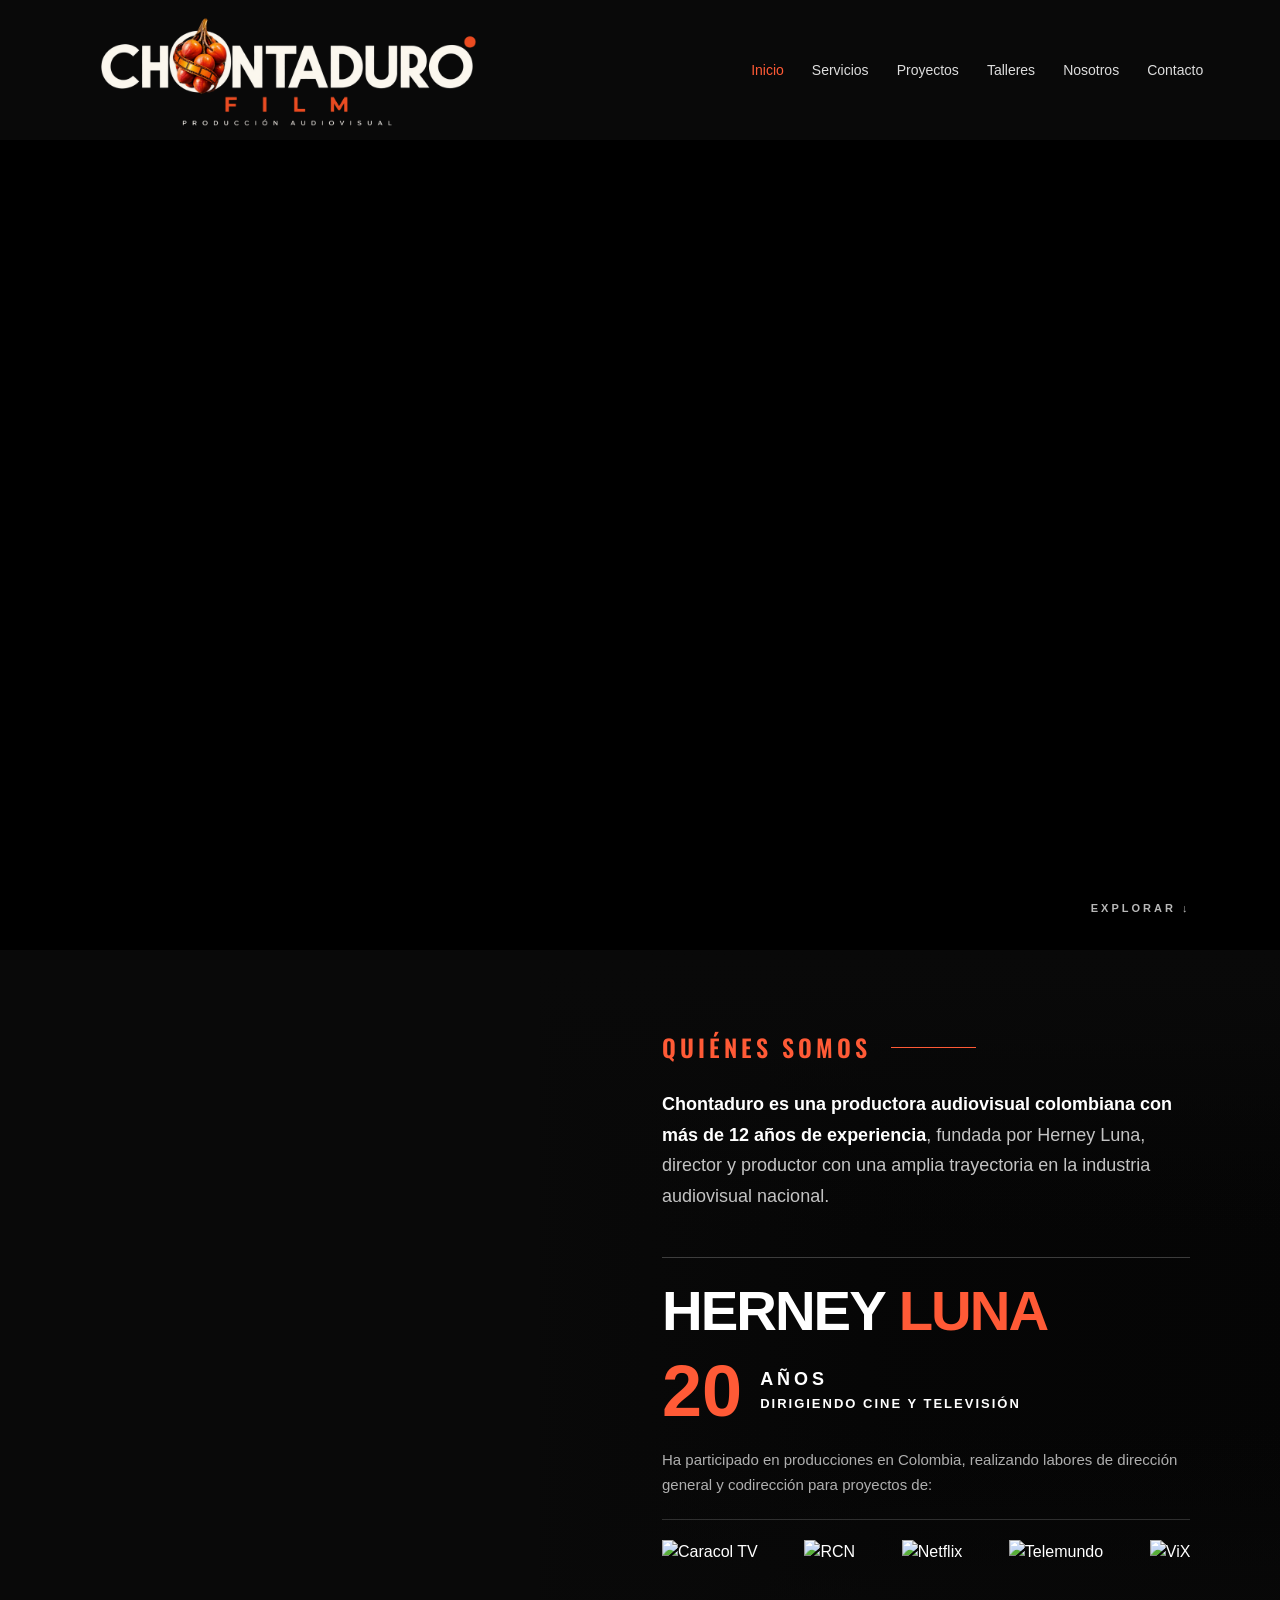
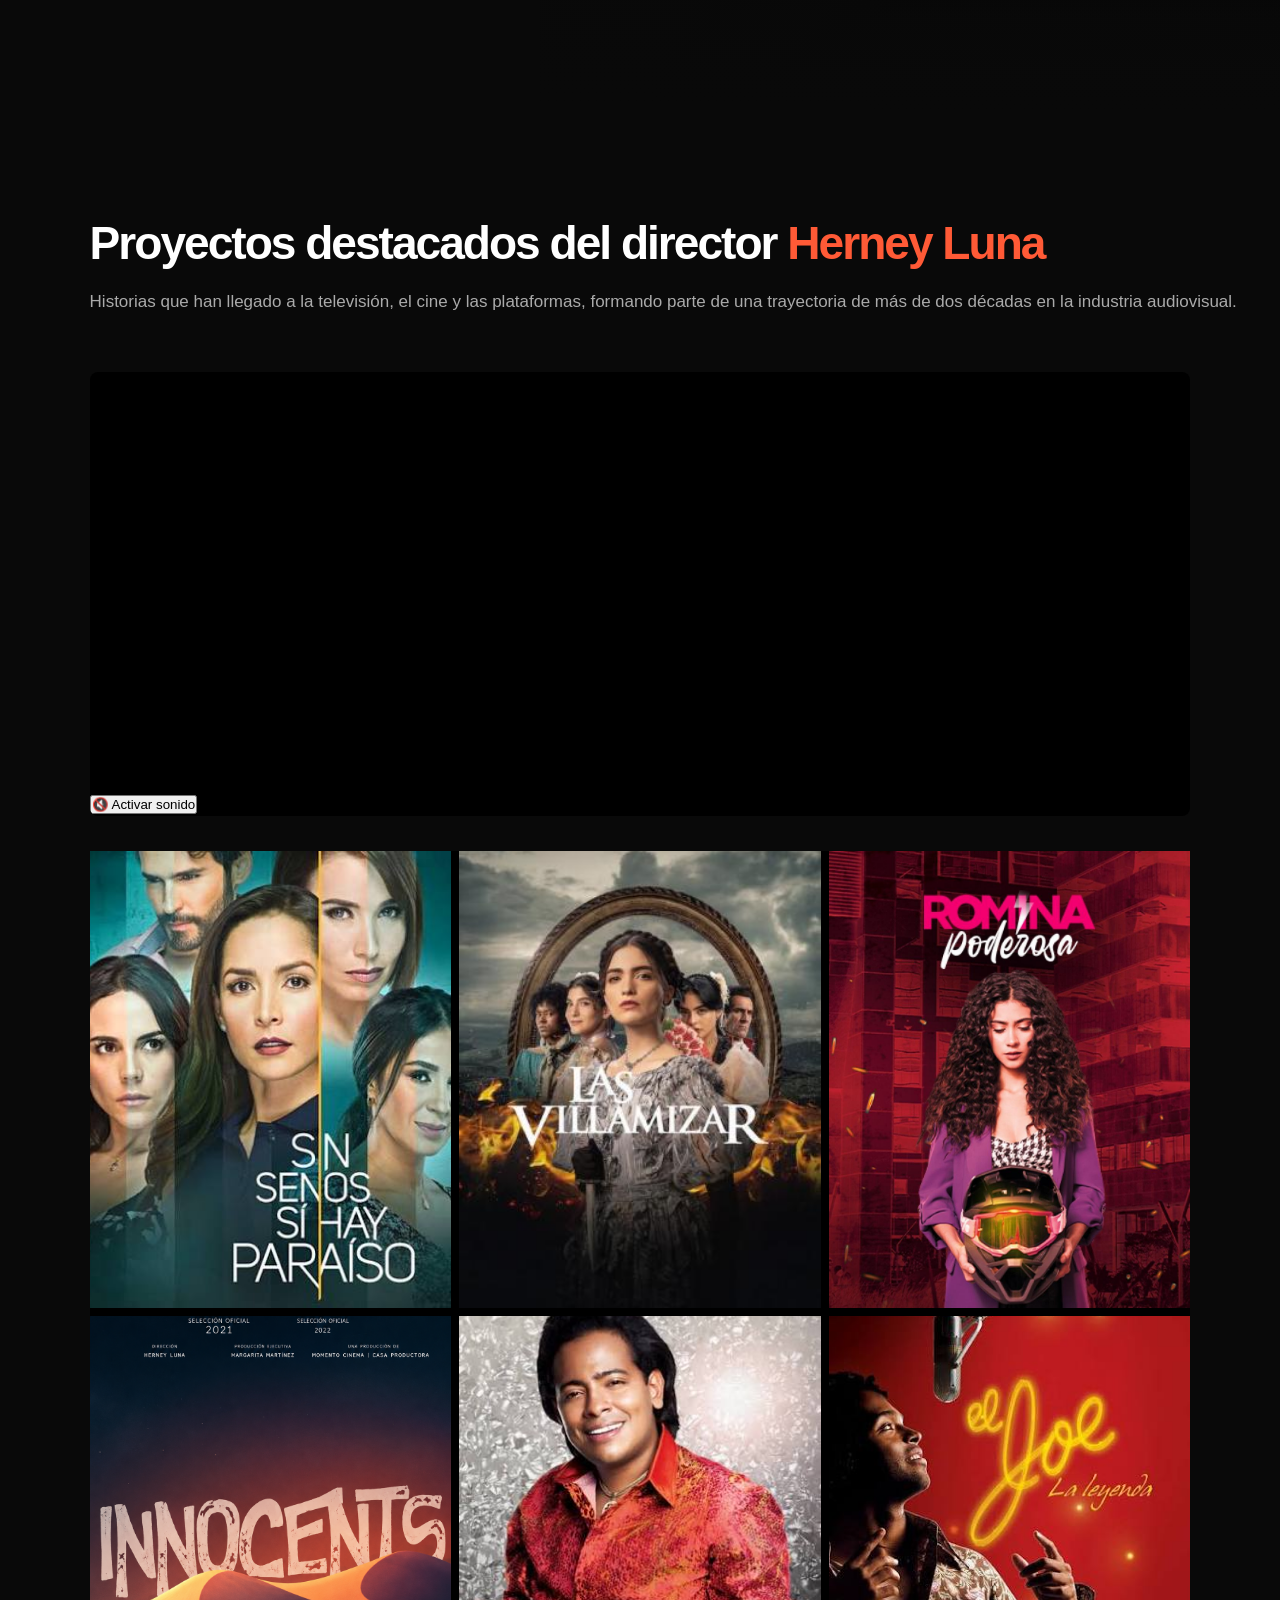
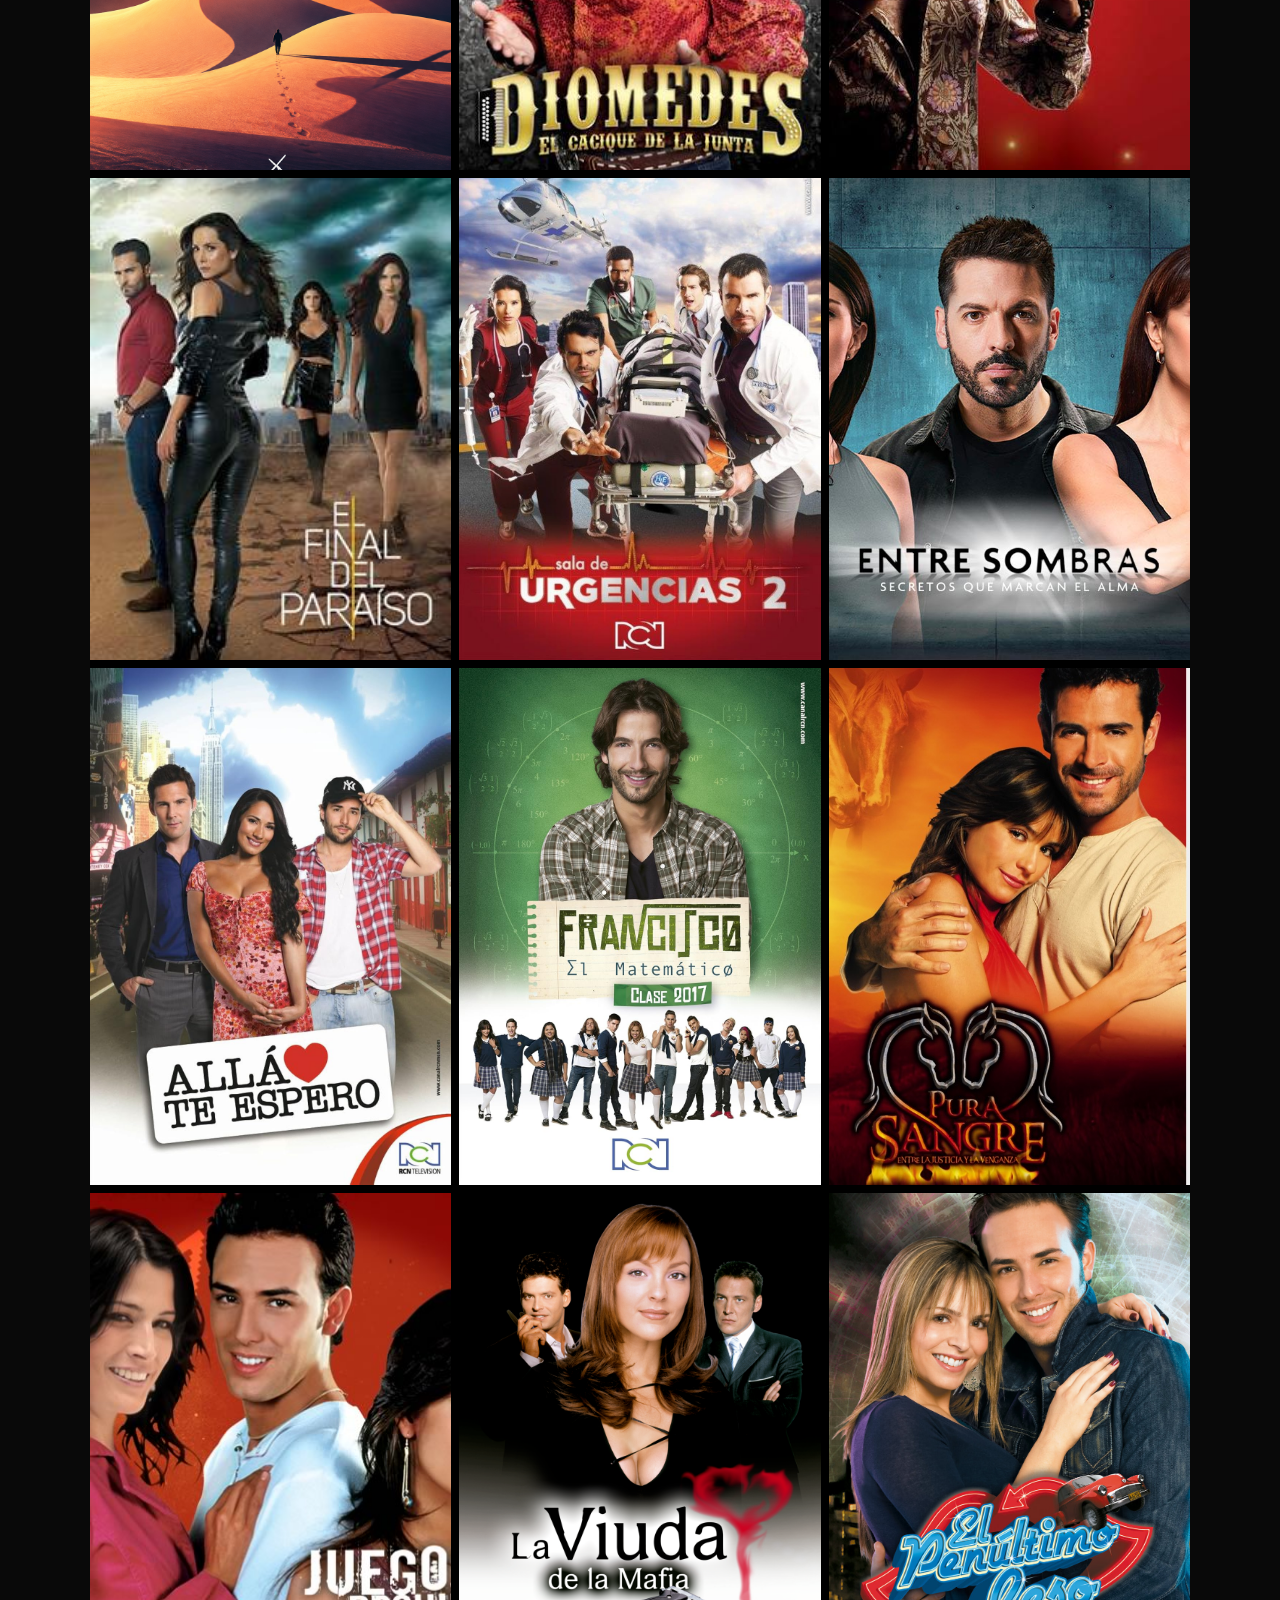
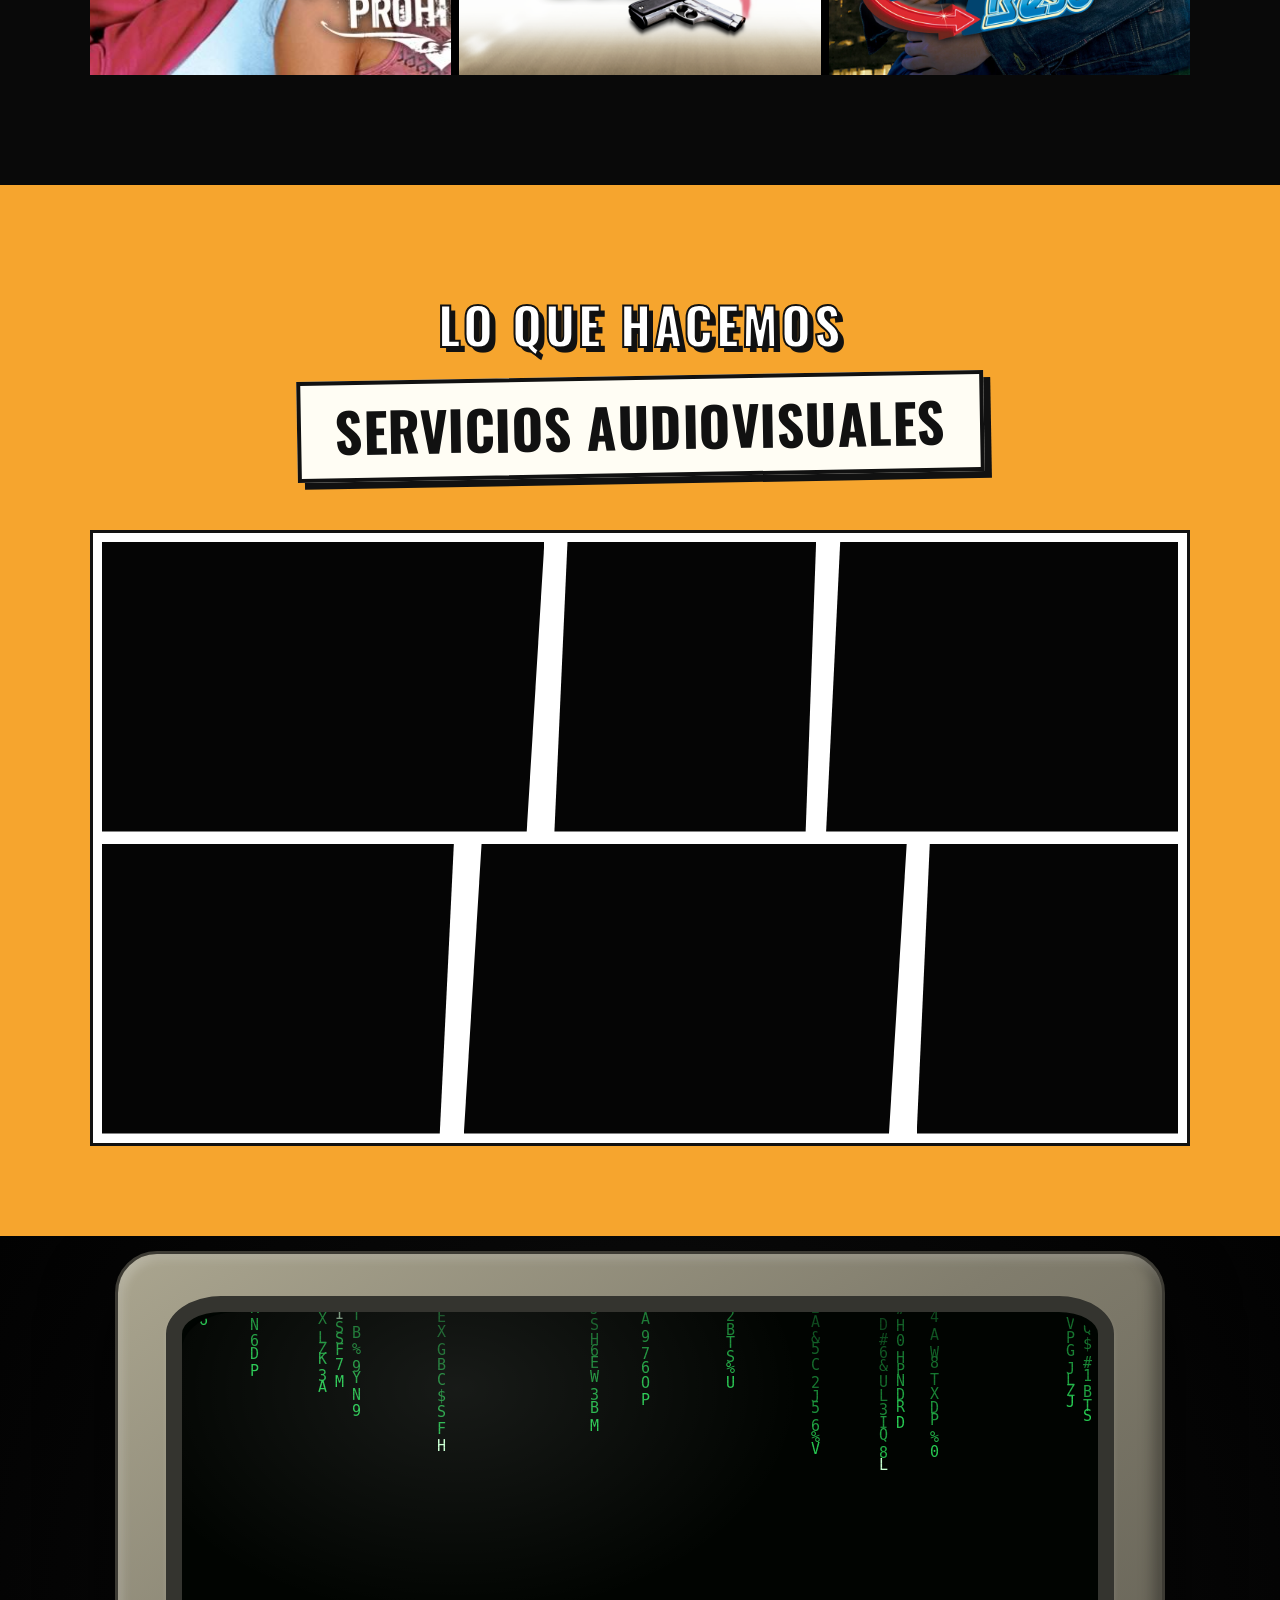
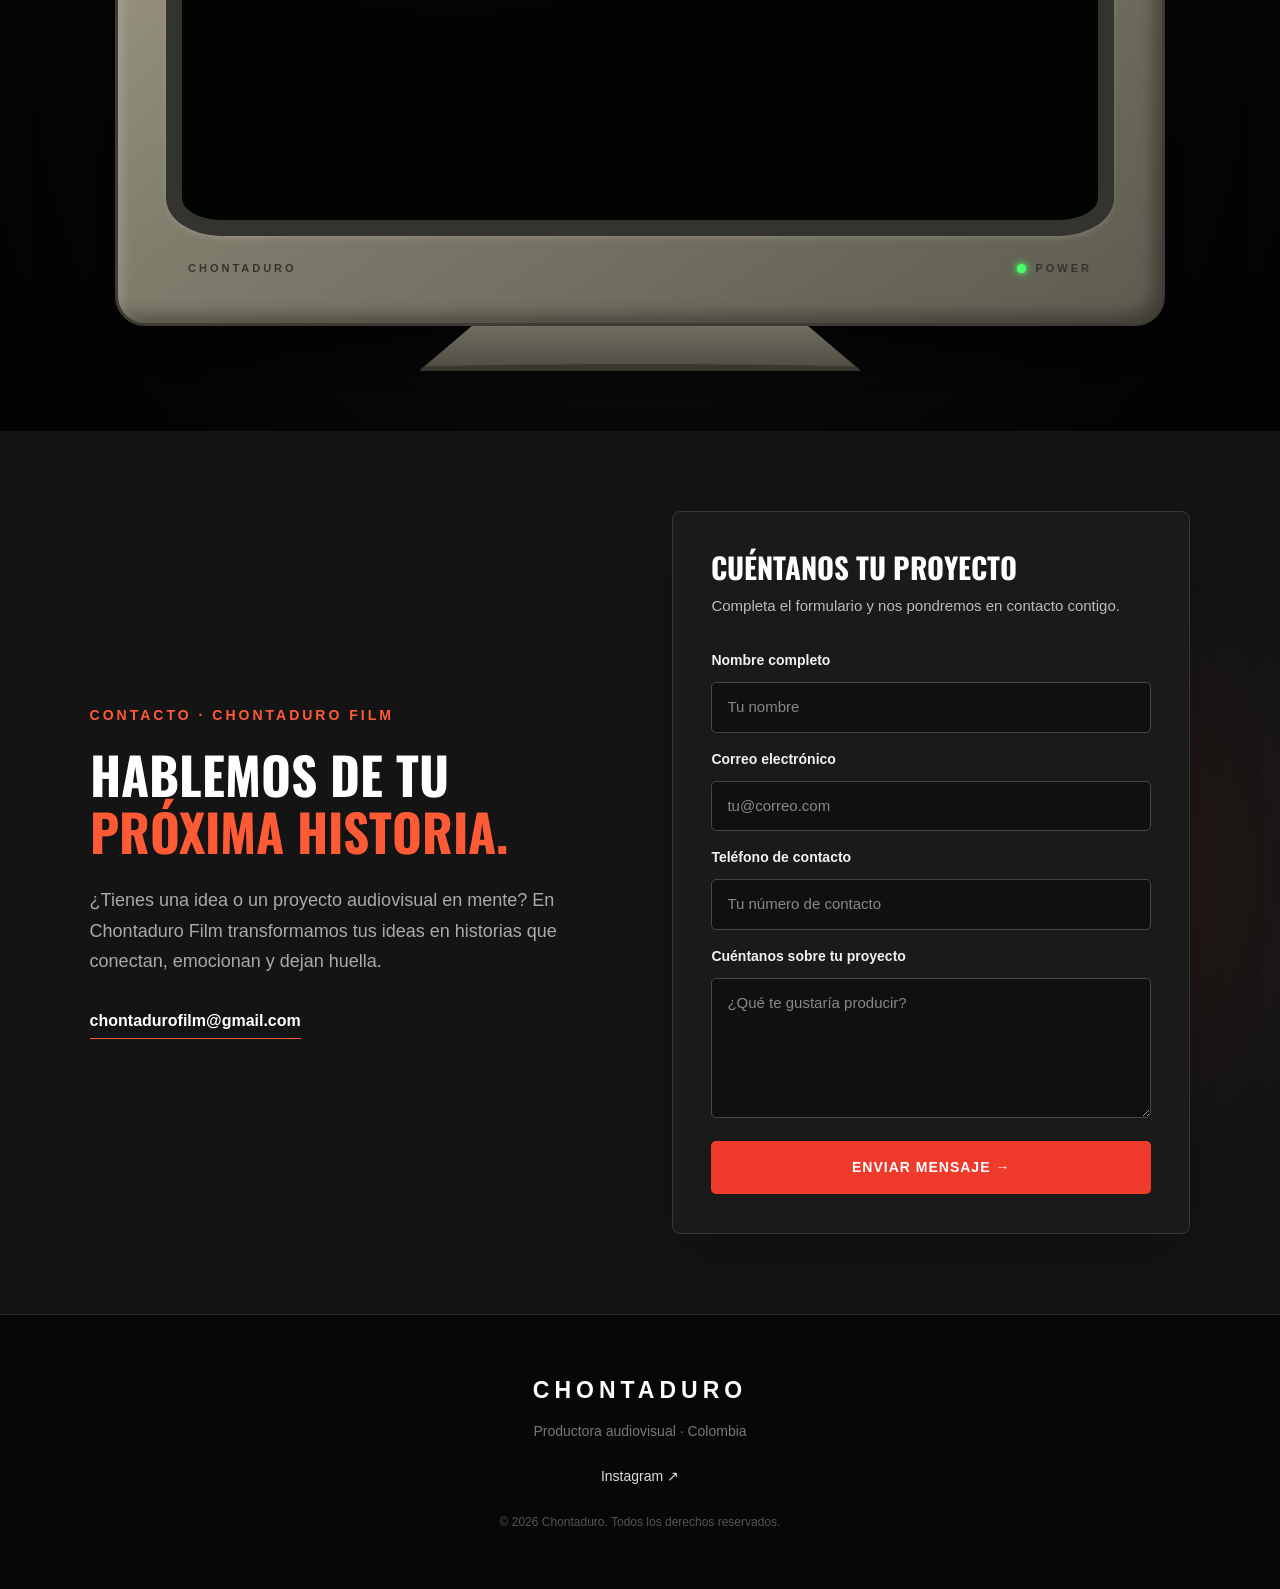
==== commit da1c0970: "Add files via upload" ====
--- a/index.html
+++ b/index.html
@@ -23,7 +23,7 @@
             <a href="#inicio" class="activo">Inicio</a>
             <a href="#servicios">Servicios</a>
             <a href="#proyectos">Proyectos</a>
-            <a href="#talleres">Talleres</a>
+            <a href="talleres.html">Talleres</a>
             <a href="#nosotros">Nosotros</a>
             <a href="#contacto">Contacto</a>
         </nav>
@@ -264,10 +264,7 @@
     <div class="servicios-encabezado">
         <p class="eyebrow">LO QUE HACEMOS</p>
         <h2>Servicios audiovisuales</h2>
-        <p class="servicios-intro">
-            Creamos, producimos y llevamos historias a la pantalla.
-            De una idea a un rodaje, de una marca a un territorio, de una experiencia a una historia.
-        </p>
+       
     </div>
 
     <div class="servicios-video-grid">
@@ -352,11 +349,12 @@
 
                 <div class="reflejo-crt"></div>
                 <div class="scanlines-crt"></div>
+                <canvas class="matrix-crt" aria-hidden="true"></canvas>
 
                 <div class="terminal-contenido">
 
                     <div class="terminal-cabecera">
-                        CHONTADURO SYSTEM // 2026
+                        CHONTADURO SYSTEM // 2026 - TALLERES Y EXPERIENCIAS
                     </div>
 
                     <div class="terminal-texto">
@@ -400,13 +398,32 @@
     </div>
 
 </section>
-    
         <section class="contacto seccion" id="contacto">
-            <div class="contenido-contacto">
-                <p class="etiqueta">HABLEMOS</p>
-                <h2>¿Tienes una historia<br><span>que quieras contar?</span></h2>
-                <p class="texto-contacto">Cuéntanos sobre tu proyecto y construyamos juntos una propuesta audiovisual.</p>
-                <a href="https://wa.me/573133959824?text=Hola%20Chontaduro,%20quiero%20cotizar%20un%20proyecto%20audiovisual." class="boton boton-primario" target="_blank" rel="noopener noreferrer">Cuéntanos tu proyecto</a>
+            <div class="contacto-contenedor">
+                <div class="contenido-contacto">
+                    <p class="etiqueta">CONTACTO · CHONTADURO FILM</p>
+                    <h2>HABLEMOS DE TU <span>PRÓXIMA HISTORIA.</span></h2>
+                    <p class="texto-contacto">¿Tienes una idea o un proyecto audiovisual en mente? En Chontaduro Film transformamos tus ideas en historias que conectan, emocionan y dejan huella.</p>
+                    <a class="contacto-email" href="mailto:chontadurofilm@gmail.com">chontadurofilm@gmail.com</a>
+                </div>
+                <div class="contacto-formulario-panel">
+                    <h3>CUÉNTANOS TU PROYECTO</h3>
+                    <p>Completa el formulario y nos pondremos en contacto contigo.</p>
+                    <form class="contacto-formulario" action="https://formsubmit.co/chontadurofilm@gmail.com" method="POST">
+                        <input type="hidden" name="_subject" value="Nuevo proyecto desde la web de Chontaduro Film">
+                        <input type="hidden" name="_captcha" value="true">
+                        <input type="text" name="_honey" class="contacto-trampa" tabindex="-1" autocomplete="off" aria-hidden="true">
+                        <label for="contacto-nombre">Nombre completo</label>
+                        <input id="contacto-nombre" name="nombre" type="text" placeholder="Tu nombre" autocomplete="name" required maxlength="120">
+                        <label for="contacto-correo">Correo electrónico</label>
+                        <input id="contacto-correo" name="email" type="email" placeholder="tu@correo.com" autocomplete="email" required maxlength="180">
+                        <label for="contacto-telefono">Teléfono de contacto</label>
+                        <input id="contacto-telefono" name="telefono" type="tel" placeholder="Tu número de contacto" autocomplete="tel" maxlength="35">
+                        <label for="contacto-mensaje">Cuéntanos sobre tu proyecto</label>
+                        <textarea id="contacto-mensaje" name="proyecto" rows="5" placeholder="¿Qué te gustaría producir?" required maxlength="5000"></textarea>
+                        <button type="submit">ENVIAR MENSAJE <span aria-hidden="true">→</span></button>
+                    </form>
+                </div>
             </div>
         </section>
     </main>
@@ -416,9 +433,7 @@
             <h3>CHONTADURO</h3>
             <p>Productora audiovisual · Colombia</p>
             <div class="redes-footer">
-                <a href="#">Instagram</a>
-                <a href="#">YouTube</a>
-                <a href="#">TikTok</a>
+                <a href="https://www.instagram.com/chontadurofilm/" target="_blank" rel="noopener noreferrer" aria-label="Instagram de Chontaduro Film">Instagram ↗</a>
             </div>
             <p class="copyright">© 2026 Chontaduro. Todos los derechos reservados.</p>
         </div>
@@ -452,85 +467,134 @@
     
 </script>
 <script>
-const lineasTerminal = document.querySelectorAll('.terminal-texto p');
-const revelacionTerminal = document.querySelector('.terminal-revelacion');
-const cabeceraTerminal = document.querySelector('.terminal-cabecera');
-const pantallaTerminal = document.querySelector('.terminal-contenido');
-
-const textosTerminal = Array.from(lineasTerminal).map(linea => linea.textContent);
-
-lineasTerminal.forEach(linea => {
-    linea.textContent = '';
-});
-
-revelacionTerminal.style.display = 'none';
-
-let lineaActual = 0;
-let terminalIniciada = false;
-
-function desplazarTerminal() {
-    pantallaTerminal.scrollTo({
-        top: pantallaTerminal.scrollHeight,
-        behavior: 'smooth'
-    });
-}
-
-function escribirLinea() {
-    if (lineaActual === 0) {
-        cabeceraTerminal.classList.add('sistema-activo');
-    }
-
-    if (lineaActual >= lineasTerminal.length) {
-        revelacionTerminal.style.display = 'flex';
-        desplazarTerminal();
-        return;
-    }
-
-    const elemento = lineasTerminal[lineaActual];
-    const texto = textosTerminal[lineaActual];
-    let letra = 0;
-
-    function escribir() {
-        if (letra < texto.length) {
-            elemento.textContent += texto.charAt(letra);
-            letra++;
-
+(() => {
+    const seccion = document.querySelector('#talleres');
+    const monitor = seccion.querySelector('.monitor-crt');
+    const pantalla = seccion.querySelector('.pantalla-crt');
+    const canvas = seccion.querySelector('.matrix-crt');
+    const ctx = canvas.getContext('2d');
+    const cabeceraTerminal = seccion.querySelector('.terminal-cabecera');
+    const pantallaTerminal = seccion.querySelector('.terminal-contenido');
+    const lineasTerminal = [...seccion.querySelectorAll('.terminal-texto p')];
+    const revelacionTerminal = seccion.querySelector('.terminal-revelacion');
+    const textosTerminal = lineasTerminal.map(linea => linea.textContent);
+    lineasTerminal.forEach(linea => { linea.textContent = ''; });
+    revelacionTerminal.style.display = 'none';
+
+    let estado = 'espera';
+    let animacion = 0;
+    let columnas = [];
+    let ultimoFotograma = 0;
+    let lineaActual = 0;
+
+    function ajustarCanvas() {
+        const escala = Math.min(window.devicePixelRatio || 1, 2);
+        const ancho = pantalla.clientWidth;
+        const alto = pantalla.clientHeight;
+        canvas.width = Math.round(ancho * escala);
+        canvas.height = Math.round(alto * escala);
+        ctx.setTransform(escala, 0, 0, escala, 0, 0);
+        columnas = Array.from({length: Math.ceil(ancho / 17)}, () => Math.random() * -alto / 17);
+        ctx.fillStyle = '#010601';
+        ctx.fillRect(0, 0, ancho, alto);
+    }
+
+    function dibujarMatrix(tiempo) {
+        if (estado !== 'matrix') return;
+        animacion = requestAnimationFrame(dibujarMatrix);
+        if (tiempo - ultimoFotograma < 48) return;
+        ultimoFotograma = tiempo;
+        const ancho = pantalla.clientWidth;
+        const alto = pantalla.clientHeight;
+        ctx.fillStyle = 'rgba(0, 7, 2, 0.10)';
+        ctx.fillRect(0, 0, ancho, alto);
+        ctx.font = '15px monospace';
+        const caracteres = '0123456789ABCDEFGHIJKLMNOPQRSTUVWXYZ#$%&';
+        columnas.forEach((y, i) => {
+            const simbolo = caracteres[Math.floor(Math.random() * caracteres.length)];
+            ctx.fillStyle = Math.random() > 0.94 ? '#c7ffd0' : '#27cb52';
+            ctx.fillText(simbolo, i * 17, y * 17);
+            columnas[i] = y * 17 > alto && Math.random() > 0.975 ? -Math.random() * 22 : y + (0.6 + Math.random() * 0.5);
+        });
+    }
+
+    function iniciarMatrix() {
+        if (estado !== 'espera') return;
+        estado = 'matrix';
+        seccion.classList.add('crt-matrix-activo');
+        ajustarCanvas();
+        animacion = requestAnimationFrame(dibujarMatrix);
+    }
+
+    function iniciarPresentacion() {
+        if (estado !== 'matrix') return;
+        estado = 'presentacion';
+        cancelAnimationFrame(animacion);
+        seccion.classList.remove('crt-matrix-activo');
+        seccion.classList.add('crt-presentacion');
+        setTimeout(() => {
+            seccion.classList.remove('crt-presentacion');
+            seccion.classList.add('crt-secuencia-original');
+            estado = 'original';
+            escribirLinea();
+        }, 3000);
+    }
+
+    function desplazarTerminal() {
+        pantallaTerminal.scrollTo({top: pantallaTerminal.scrollHeight, behavior: 'smooth'});
+    }
+
+    function escribirLinea() {
+        if (lineaActual === 0) cabeceraTerminal.classList.add('sistema-activo');
+        if (lineaActual >= lineasTerminal.length) {
+            revelacionTerminal.style.display = 'flex';
             desplazarTerminal();
-
-            if (lineaActual === 0 && elemento.textContent === '¡Espera!') {
-                setTimeout(escribir, 3000);
+            return;
+        }
+        const elemento = lineasTerminal[lineaActual];
+        const texto = textosTerminal[lineaActual];
+        let letra = 0;
+        function escribir() {
+            if (letra < texto.length) {
+                elemento.textContent += texto.charAt(letra);
+                letra++;
+                desplazarTerminal();
+                if (lineaActual === 0 && elemento.textContent === '¡Espera!') {
+                    setTimeout(escribir, 3000);
+                } else {
+                    setTimeout(escribir, 85);
+                }
             } else {
-                setTimeout(escribir, 85);
+                lineaActual++;
+                const pausa = lineaActual === 12 ? 5000 : 3000;
+                setTimeout(escribirLinea, pausa);
             }
-        } else {
-            lineaActual++;
-
-            const pausa = lineaActual === 12 ? 5000 : 3000;
-            setTimeout(escribirLinea, pausa);
         }
-    }
-
-    escribir();
-}
-
-function comprobarMonitorVisible() {
-    if (terminalIniciada) return;
-
-    const monitor = document.querySelector('.monitor-crt');
-    const rect = monitor.getBoundingClientRect();
-
-    if (rect.top >= 0 && rect.bottom <= window.innerHeight) {
-        terminalIniciada = true;
-        escribirLinea();
-
-        window.removeEventListener('scroll', comprobarMonitorVisible);
-        window.removeEventListener('resize', comprobarMonitorVisible);
-    }
-}
-
-window.addEventListener('scroll', comprobarMonitorVisible, { passive: true });
-window.addEventListener('resize', comprobarMonitorVisible);
-comprobarMonitorVisible();
+        escribir();
+    }
+
+    function comprobarVisibilidad() {
+        const rect = monitor.getBoundingClientRect();
+        const seccionRect = seccion.getBoundingClientRect();
+        if (estado === 'espera' && seccionRect.top < window.innerHeight && seccionRect.bottom > 0) {
+            iniciarMatrix();
+        }
+        // Si el monitor es más alto que la ventana, activar al estar centrado.
+        const completamenteVisible = rect.top >= 0 && rect.bottom <= window.innerHeight;
+        const centradoEnVentana = rect.height > window.innerHeight &&
+            rect.top <= window.innerHeight * 0.12 && rect.bottom >= window.innerHeight * 0.88;
+        if (estado === 'matrix' && (completamenteVisible || centradoEnVentana)) {
+            iniciarPresentacion();
+        }
+        if (estado === 'original') {
+            window.removeEventListener('scroll', comprobarVisibilidad);
+            window.removeEventListener('resize', comprobarVisibilidad);
+        }
+    }
+    window.addEventListener('scroll', comprobarVisibilidad, {passive: true});
+    window.addEventListener('resize', comprobarVisibilidad);
+    comprobarVisibilidad();
+})();
 </script>
 </body>
 </html>
--- a/styles.css
+++ b/styles.css
@@ -1858,4 +1858,831 @@
     transform: scale(1.1);
     box-shadow: 0 0 30px rgba(255,48,48,.8);
 
-}+}
+
+/* ==========================================
+   CHONTADURO FILM — PORTADA TALLERES
+   ========================================== */
+
+.talleres-hero {
+    position: relative;
+    min-height: 420px;
+    display: flex;
+    align-items: center;
+    overflow: hidden;
+    background: #080808;
+}
+
+/* FOTOGRAFÍA DE FONDO */
+
+.talleres-hero-fondo {
+    position: absolute;
+    inset: 0;
+
+    background-image:
+        linear-gradient(
+            90deg,
+            rgba(0,0,0,.92) 0%,
+            rgba(0,0,0,.75) 28%,
+            rgba(0,0,0,.25) 65%,
+            rgba(0,0,0,.08) 100%
+        ),
+        url("Imagenes/talleres-portada.jpg");
+
+    background-size: cover;
+    background-position: center;
+    background-repeat: no-repeat;
+}
+
+/* CONTENIDO PRINCIPAL */
+
+.talleres-hero-contenido {
+    position: relative;
+    z-index: 2;
+    width: 100%;
+    max-width: 720px;
+    padding: 80px 7%;
+}
+
+.talleres-hero-etiqueta {
+    color: #ff5a36;
+    font-size: 14px;
+    font-weight: 700;
+    letter-spacing: 6px;
+    margin-bottom: 20px;
+}
+
+/* TÍTULO */
+
+
+.talleres-hero h2 {
+    color: #ffffff;
+    font-size: clamp(42px, 4.5vw, 66px);
+    font-weight: 800;
+    line-height: 1.08;
+    letter-spacing: -2px;
+    margin-bottom: 22px;
+}
+
+
+.talleres-hero h2 span {
+    display: block;
+    color: #ff5a36;
+}
+
+/* DESCRIPCIÓN */
+
+.talleres-hero-descripcion {
+    max-width: 550px;
+    color: #eeeeee;
+    font-size: 18px;
+    line-height: 1.6;
+    margin-bottom: 30px;
+}
+
+/* BOTÓN ROJO */
+
+.talleres-hero-boton {
+    display: inline-flex;
+    align-items: center;
+    justify-content: center;
+    padding: 16px 30px;
+    background: #e63828;
+    color: white;
+    border-radius: 12px;
+    text-decoration: none;
+    font-size: 15px;
+    font-weight: 700;
+    transition: all .3s ease;
+}
+
+.talleres-hero-boton:hover {
+    background: #ff5a36;
+    transform: translateY(-3px);
+}
+
+/* SECCIÓN PROVISIONAL DE INSCRIPCIONES */
+
+.talleres-inscripciones {
+    padding: 90px 7%;
+    background: #111111;
+    text-align: center;
+}
+
+.talleres-inscripciones h2 {
+    font-size: 36px;
+    margin-bottom: 20px;
+}
+
+.talleres-inscripciones p {
+    color: #aaaaaa;
+    font-size: 17px;
+}
+
+/* ADAPTACIÓN A CELULARES */
+
+@media (max-width: 768px) {
+    .talleres-hero {
+        min-height: 600px;
+    }
+
+    .talleres-hero-contenido {
+        padding: 70px 7%;
+    }
+
+    .talleres-hero h2 {
+        font-size: 48px;
+    }
+
+    .talleres-hero-descripcion {
+        font-size: 16px;
+    }
+
+    .talleres-hero-fondo {
+        background-position: 60% center;
+    }
+}
+
+
+/* =========================================
+   PORTADA TALLERES - DISEÑO HORIZONTAL
+========================================= */
+
+.talleres-hero {
+    min-height: 0;
+    height: auto;
+    padding: 35px 0 45px;
+    align-items: center;
+}
+
+.talleres-hero-contenido {
+    width: 100%;
+    max-width: none;
+    padding: 15px 5%;
+}
+
+/* PALABRA TALLERES MUCHO MÁS GRANDE */
+
+.talleres-hero-etiqueta {
+    font-size: clamp(28px, 3.5vw, 52px);
+    font-weight: 900;
+    letter-spacing: 5px;
+    line-height: 1;
+    margin-bottom: 20px;
+}
+
+/* TITULO EXTENDIDO HORIZONTALMENTE */
+
+.talleres-hero h2 {
+    width: 100%;
+    max-width: none;
+    font-size: clamp(38px, 4.5vw, 78px);
+    line-height: 1.05;
+    letter-spacing: -2px;
+    margin-bottom: 20px;
+}
+
+.talleres-hero h2 span {
+    display: inline;
+}
+
+/* DESCRIPCIÓN MÁS ANCHA */
+
+.talleres-hero-descripcion {
+    max-width: 950px;
+    margin-bottom: 22px;
+}
+
+/* AJUSTE PARA CELULARES */
+
+@media (max-width: 600px) {
+    .talleres-hero {
+        padding: 25px 0 35px;
+    }
+
+    .talleres-hero-etiqueta {
+        font-size: 30px;
+    }
+
+    .talleres-hero h2 {
+        font-size: 40px;
+    }
+}
+
+/* =========================================
+   EXPERIENCIAS CHONTADURO FILM
+========================================= */
+
+.experiencias-chontaduro {
+    background: #090909;
+    padding: 85px 5% 100px;
+    color: #ffffff;
+}
+
+/* ENCABEZADO */
+
+.experiencias-encabezado {
+    text-align: center;
+    max-width: 1000px;
+    margin: 0 auto 55px;
+}
+
+.experiencias-etiqueta {
+    color: #ff5a36;
+    font-size: 13px;
+    font-weight: 800;
+    letter-spacing: 4px;
+    margin-bottom: 18px;
+}
+
+.experiencias-encabezado h2 {
+    font-size: clamp(40px, 5vw, 76px);
+    font-weight: 900;
+    line-height: 1.05;
+    letter-spacing: -2px;
+    margin-bottom: 22px;
+}
+
+.experiencias-encabezado h2 span {
+    color: #ff5a36;
+}
+
+.experiencias-encabezado > p:last-child {
+    color: #bbbbbb;
+    font-size: 18px;
+    line-height: 1.6;
+}
+
+/* TRES TARJETAS */
+
+.experiencias-grid {
+    display: grid;
+    grid-template-columns: repeat(3, minmax(0, 1fr));
+    gap: 18px;
+    max-width: 1400px;
+    margin: 0 auto;
+}
+
+.experiencia-card {
+    position: relative;
+    min-height: 480px;
+    overflow: hidden;
+    background: #181818;
+    border: 1px solid #292929;
+}
+
+.experiencia-card img {
+    position: absolute;
+    inset: 0;
+    width: 100%;
+    height: 100%;
+    object-fit: cover;
+    display: block;
+}
+
+.experiencia-card::after {
+    content: "";
+    position: absolute;
+    inset: 0;
+    background: linear-gradient(
+        to top,
+        rgba(0,0,0,.95) 0%,
+        rgba(0,0,0,.45) 42%,
+        transparent 78%
+    );
+    pointer-events: none;
+}
+
+.experiencia-info {
+    position: absolute;
+    left: 28px;
+    right: 28px;
+    bottom: 30px;
+    z-index: 2;
+}
+
+.experiencia-info span {
+    color: #ff5a36;
+    font-size: 14px;
+    font-weight: 800;
+}
+
+.experiencia-info h3 {
+    font-size: clamp(23px, 2.5vw, 36px);
+    font-weight: 900;
+    margin: 8px 0 12px;
+}
+
+.experiencia-info p {
+    color: #eeeeee;
+    font-size: 15px;
+    line-height: 1.5;
+}
+
+/* HERNEY LUNA */
+
+.experiencias-director {
+    max-width: 1100px;
+    margin: 75px auto 0;
+    padding: 55px 30px;
+    text-align: center;
+    background: #161616;
+    border: 1px solid #292929;
+}
+
+.experiencias-director > p:first-child {
+    color: #ff5a36;
+    font-size: 13px;
+    font-weight: 800;
+    letter-spacing: 3px;
+}
+
+.experiencias-director h3 {
+    font-size: clamp(46px, 6vw, 86px);
+    line-height: 1;
+    margin: 15px 0 22px;
+}
+
+.experiencias-director-texto {
+    max-width: 700px;
+    margin: 0 auto 32px;
+    color: #bbbbbb;
+    font-size: 17px;
+    line-height: 1.7;
+}
+
+.experiencias-boton {
+    display: inline-block;
+    padding: 17px 30px;
+    background: #e63828;
+    color: #ffffff;
+    text-decoration: none;
+    font-size: 14px;
+    font-weight: 800;
+    letter-spacing: 1px;
+    border-radius: 7px;
+    transition: background .3s ease;
+}
+
+.experiencias-boton:hover {
+    background: #ff5a36;
+}
+
+/* TABLET */
+
+@media (max-width: 900px) {
+    .experiencias-grid {
+        grid-template-columns: repeat(2, 1fr);
+    }
+}
+
+/* CELULAR */
+
+@media (max-width: 600px) {
+    .experiencias-chontaduro {
+        padding: 60px 5%;
+    }
+
+    .experiencias-grid {
+        grid-template-columns: 1fr;
+    }
+
+    .experiencia-card {
+        min-height: 420px;
+    }
+
+    .experiencias-director {
+        margin-top: 45px;
+        padding: 40px 20px;
+    }
+}
+
+
+/* ==========================================================
+   LO QUE HACEMOS — COLLAGE CÓMIC DEFINITIVO
+   Un único conjunto de reglas, sin bordes rectangulares.
+   La viñeta negra y el video usan el MISMO polígono.
+   ========================================================== */
+
+#servicios {
+    background-color: #f6a52e;
+    background-image: url("Imagenes/fondos/fondo-comic-superheroes.png");
+    background-size: cover;
+    background-position: center;
+    background-repeat: no-repeat;
+    padding-top: 110px;
+    padding-bottom: 90px;
+}
+
+#servicios .servicios-encabezado .eyebrow {
+    color: #ff5a36;
+    text-shadow: 3px 3px 0 #000;
+}
+#servicios .servicios-encabezado h2 {
+    color: #fff;
+    text-shadow: 3px 3px 0 #000;
+}
+#servicios .servicios-intro {
+    color: #fff;
+    text-shadow: 1px 2px 3px #000;
+}
+
+@media (min-width: 901px) {
+    #servicios .servicios-video-grid {
+        display: grid;
+        grid-template-columns: repeat(12, minmax(0, 1fr));
+        grid-template-rows: 290px 290px;
+        column-gap: 10px;
+        row-gap: 12px;
+        padding: 9px;
+        background: #fff;
+        border: 3px solid #111;
+        overflow: hidden;
+    }
+
+    #servicios .servicios-video-grid .servicio-video {
+        position: relative;
+        display: block;
+        width: 100%;
+        height: 100%;
+        min-width: 0;
+        margin: 0;
+        padding: 0;
+        border: 0;
+        aspect-ratio: auto;
+        background: #050505;
+        overflow: hidden;
+        /* Forma exterior del marco negro */
+        clip-path: var(--vineta);
+    }
+
+    #servicios .servicios-video-grid .servicio-video video {
+        position: absolute;
+        inset: 5px;
+        width: calc(100% - 10px);
+        height: calc(100% - 10px);
+        object-fit: cover;
+        display: block;
+        /* Mismo corte diagonal, por dentro del marco negro */
+        clip-path: var(--vineta);
+    }
+
+    #servicios .servicio-video:nth-child(1) {
+        grid-column: 1 / 6;
+        grid-row: 1;
+        --vineta: polygon(0 0, 100% 0, 96% 100%, 0 100%);
+    }
+    #servicios .servicio-video:nth-child(2) {
+        grid-column: 6 / 9;
+        grid-row: 1;
+        --vineta: polygon(5% 0, 100% 0, 96% 100%, 0 100%);
+    }
+    #servicios .servicio-video:nth-child(3) {
+        grid-column: 9 / 13;
+        grid-row: 1;
+        --vineta: polygon(4% 0, 100% 0, 100% 100%, 0 100%);
+    }
+    #servicios .servicio-video:nth-child(4) {
+        grid-column: 1 / 5;
+        grid-row: 2;
+        --vineta: polygon(0 0, 100% 0, 96% 100%, 0 100%);
+    }
+    #servicios .servicio-video:nth-child(5) {
+        grid-column: 5 / 10;
+        grid-row: 2;
+        --vineta: polygon(4% 0, 100% 0, 96% 100%, 0 100%);
+    }
+    #servicios .servicio-video:nth-child(6) {
+        grid-column: 10 / 13;
+        grid-row: 2;
+        --vineta: polygon(5% 0, 100% 0, 100% 100%, 0 100%);
+    }
+}
+
+@media (max-width: 900px) {
+    #servicios .servicios-video-grid {
+        gap: 10px;
+        padding: 10px;
+        background: #fff;
+        border: 3px solid #111;
+    }
+    #servicios .servicios-video-grid .servicio-video {
+        border: 4px solid #111;
+        clip-path: none;
+    }
+    #servicios .servicios-intro { white-space: normal; }
+}
+
+/* TÍTULOS CÓMIC — LO QUE HACEMOS */
+
+#servicios .servicios-encabezado {
+    position: relative;
+    z-index: 2;
+    text-align: center;
+}
+
+#servicios .servicios-encabezado .eyebrow {
+    color: #ffffff;
+    font-family: 'Oswald', sans-serif;
+    font-size: clamp(38px, 4vw, 68px);
+    font-weight: 700;
+    letter-spacing: 3px;
+    line-height: 1.15;
+    -webkit-text-stroke: 2px #111111;
+    text-shadow: 5px 5px 0 #111111;
+    margin-bottom: 18px;
+}
+
+#servicios .servicios-encabezado h2 {
+    display: inline-block;
+    width: auto;
+    max-width: 95%;
+    padding: 10px 28px;
+    background: #ffffff;
+    color: #111111;
+    font-family: 'Oswald', sans-serif;
+    font-size: clamp(27px, 3vw, 45px);
+    font-weight: 700;
+    line-height: 1.2;
+    border: 4px solid #111111;
+    box-shadow: 6px 6px 0 #111111;
+    transform: rotate(-2deg);
+    margin: 0 auto 24px;
+}
+
+#servicios .servicios-encabezado .servicios-intro {
+    color: #ffffff;
+    font-weight: 600;
+    text-shadow: 2px 2px 3px #000000,
+                 -1px -1px 2px #000000;
+    max-width: 1050px;
+    margin: 0 auto 28px;
+}
+
+/* TÍTULO PRINCIPAL — ESTILO CÓMIC LEGIBLE */
+
+#servicios .servicios-encabezado h2 {
+    display: inline-block;
+    width: auto;
+    max-width: 95%;
+    padding: 14px 34px;
+    margin: 4px auto 28px;
+
+    background: #fffdf4;
+    color: #111111;
+
+    font-family: 'Oswald', Impact, sans-serif;
+    font-size: clamp(34px, 4.2vw, 64px);
+    font-weight: 700;
+    line-height: 1.2;
+    letter-spacing: 0.5px;
+    text-transform: uppercase;
+
+    /* Eliminar efectos que dificultan la lectura */
+    text-shadow: none;
+    -webkit-text-stroke: 0;
+    filter: none;
+
+    /* Marco de historieta */
+    border: 4px solid #111111;
+    box-shadow: 7px 7px 0 #111111;
+    transform: rotate(-1deg);
+}
+
+@media (max-width: 600px) {
+    #servicios .servicios-encabezado h2 {
+        font-size: clamp(26px, 7vw, 38px);
+        padding: 10px 16px;
+        transform: rotate(0);
+    }
+}
+
+
+/* TALLERES — VENTANAS TRANSPARENTES SOBRE LOS VIDEOS */
+.talleres-film-real { width:100%; background:#0a0706; overflow:hidden; }
+.talleres-escenario { position:relative; width:100%; aspect-ratio:1672 / 941; isolation:isolate; }
+.talleres-marcos { position:absolute; inset:0; width:100%; height:100%; display:block; z-index:2; pointer-events:none; }
+.taller-video { position:absolute; z-index:1; display:block; object-fit:cover; background:#090909; }
+.taller-video-01 { left:4.42584%; top:33.04995%; width:14.95215%; height:18.70351%; }
+.taller-video-02 { left:21.11244%; top:33.36876%; width:14.41388%; height:18.38470%; }
+.taller-video-03 { left:37.73923%; top:29.64931%; width:24.46172%; height:21.57279%; }
+.taller-video-04 { left:64.29426%; top:32.83741%; width:14.11483%; height:18.80978%; }
+.taller-video-05 { left:80.62201%; top:32.94368%; width:15.07177%; height:18.80978%; }
+.taller-video-06 { left:4.18660%; top:55.79171%; width:17.58373%; height:19.76621%; }
+.taller-video-07 { left:23.62440%; top:55.89798%; width:18.00239%; height:20.61637%; }
+.taller-video-08 { left:43.06220%; top:56.96068%; width:16.02871%; height:20.19129%; }
+.taller-video-09 { left:60.94498%; top:56.85441%; width:15.07177%; height:20.93518%; }
+.taller-video-10 { left:77.69139%; top:56.74814%; width:18.06220%; height:21.46652%; }
+@media (max-width:600px) {
+ .talleres-film-real { overflow-x:auto; }
+ .talleres-escenario { min-width:760px; }
+}
+
+/* INTRO MATRIX DEL MONITOR CRT: no modifica el resto de la web */
+#talleres .matrix-crt {
+    position: absolute;
+    inset: 0;
+    width: 100%;
+    height: 100%;
+    z-index: 3;
+    display: none;
+    pointer-events: none;
+    border-radius: inherit;
+}
+#talleres.crt-matrix-activo .matrix-crt { display: block; }
+#talleres.crt-matrix-activo .terminal-contenido { visibility: hidden; }
+#talleres.crt-presentacion .terminal-texto,
+#talleres.crt-presentacion .terminal-revelacion { visibility: hidden; }
+#talleres.crt-presentacion .terminal-contenido {
+    display: block;
+    text-align: left;
+}
+#talleres.crt-presentacion .terminal-cabecera {
+    font-size: 12px;
+    line-height: 1.5;
+    letter-spacing: 3px;
+    margin: 0 0 28px;
+    animation: parpadeoSistema 1.2s steps(1) infinite;
+}
+#talleres.crt-secuencia-original .terminal-cabecera { animation: none; opacity: 1; }
+
+/* ENCABEZADO CINEMATOGRÁFICO — PÁGINA TALLERES */
+.talleres-hero-titulo {
+    padding: 60px 6% 45px;
+    background: #0a0706;
+    text-align: center;
+    overflow: hidden;
+}
+.talleres-hero-etiqueta {
+    color: #ff6937;
+    font-size: 12px;
+    font-weight: 700;
+    letter-spacing: 4px;
+    margin-bottom: 18px;
+    animation: talleresAparecer .8s ease both;
+}
+.talleres-hero-titulo h1 {
+    font-family: 'Oswald', Impact, Arial, sans-serif;
+    font-size: clamp(38px, 5.5vw, 88px);
+    line-height: 1.1;
+    font-weight: 800;
+    letter-spacing: -1px;
+    margin: 0 auto 18px;
+}
+.talleres-hero-blanco, .talleres-hero-naranja { display: inline-block; }
+.talleres-hero-blanco { color: #fff; animation: talleresAparecer .9s .2s ease both; }
+.talleres-hero-naranja { color: #ff6937; animation: talleresAparecer .9s .6s ease both; }
+.talleres-hero-frase {
+    color: #e5d9d0;
+    font-size: clamp(15px, 1.5vw, 19px);
+    line-height: 1.5;
+    animation: talleresAparecer .9s .9s ease both;
+}
+.talleres-hero-linea {
+    display: block;
+    width: 72px;
+    height: 3px;
+    margin: 24px auto 0;
+    background: #ff6937;
+    border-radius: 3px;
+    animation: talleresAparecer .9s 1.1s ease both;
+}
+@keyframes talleresAparecer {
+    from { opacity: 0; transform: translateY(20px); }
+    to { opacity: 1; transform: translateY(0); }
+}
+@media (max-width: 600px) {
+    .talleres-hero-titulo { padding: 42px 6% 35px; }
+    .talleres-hero-etiqueta { font-size: 10px; letter-spacing: 2px; }
+    .talleres-hero-titulo h1 { letter-spacing: 0; }
+}
+@media (prefers-reduced-motion: reduce) {
+    .talleres-hero-titulo * { animation: none !important; }
+}
+
+/* TÍTULO INTEGRADO SOBRE LA FOTOGRAFÍA, SIN BANDA NEGRA */
+.talleres-escenario > .talleres-hero-titulo {
+    position: absolute;
+    z-index: 3;
+    top: 3.5%;
+    left: 0;
+    width: 100%;
+    padding: 0 4%;
+    background: transparent;
+    overflow: visible;
+    pointer-events: none;
+    text-shadow: 0 2px 15px rgba(0,0,0,.85);
+}
+.talleres-escenario > .talleres-hero-titulo h1 {
+    font-size: clamp(25px, 4.7vw, 86px);
+    margin-bottom: 1.2%;
+    white-space: nowrap;
+}
+.talleres-escenario > .talleres-hero-titulo .talleres-hero-etiqueta {
+    font-size: clamp(8px, .8vw, 12px);
+    margin-bottom: .8%;
+}
+.talleres-escenario > .talleres-hero-titulo .talleres-hero-frase {
+    font-size: clamp(11px, 1.1vw, 19px);
+}
+.talleres-escenario > .talleres-hero-titulo .talleres-hero-linea {
+    margin-top: 1.3%;
+}
+@media (max-width: 600px) {
+    .talleres-escenario > .talleres-hero-titulo h1 { font-size: 35px; }
+    .talleres-escenario > .talleres-hero-titulo .talleres-hero-frase { font-size: 12px; }
+}
+
+/* Ajuste solicitado: mayor tamaño de presentación y subtítulo */
+.talleres-escenario > .talleres-hero-titulo .talleres-hero-etiqueta {
+    font-size: clamp(13px, 1.45vw, 23px);
+    letter-spacing: clamp(2px, .3vw, 5px);
+    margin-bottom: 1%;
+}
+.talleres-escenario > .talleres-hero-titulo .talleres-hero-frase {
+    font-size: clamp(14px, 1.65vw, 27px);
+    font-weight: 600;
+}
+@media (max-width: 600px) {
+    .talleres-escenario > .talleres-hero-titulo h1 { font-size: clamp(20px, 5.4vw, 35px); }
+    .talleres-escenario > .talleres-hero-titulo .talleres-hero-etiqueta { font-size: clamp(9px, 2.4vw, 13px); }
+    .talleres-escenario > .talleres-hero-titulo .talleres-hero-frase { font-size: clamp(10px, 2.7vw, 14px); }
+}
+
+/* Ajuste puntual: título de la sección de las tres experiencias */
+.experiencias-encabezado h2 {
+    font-size: clamp(27px, 3.55vw, 60px);
+    letter-spacing: -1.8px;
+    white-space: nowrap;
+}
+@media (max-width: 800px) {
+    .experiencias-encabezado h2 {
+        white-space: normal;
+        font-size: clamp(28px, 6vw, 44px);
+        letter-spacing: -1px;
+    }
+}
+
+/* Título actualizado: Descubre tu talento */
+.experiencias-encabezado h2 {
+    color: #ff5a36;
+}
+.experiencias-encabezado > p:last-child {
+    max-width: 900px;
+    margin-left: auto;
+    margin-right: auto;
+}
+
+/* Formulario de inscripción - Talleres de actuación */
+.talleres-formulario-seccion {background:#080808; padding:80px 24px 100px; color:#fff;}
+.talleres-formulario-contenedor {max-width:1050px; margin:0 auto; display:grid; grid-template-columns:.85fr 1.15fr; gap:60px; align-items:start;}
+.talleres-formulario-etiqueta {color:#ff5a36; font-size:13px; font-weight:800; letter-spacing:3px;}
+.talleres-formulario-intro h2 {font-family:Oswald,Impact,sans-serif; font-size:clamp(40px,5vw,68px); line-height:1.05; margin:20px 0;}
+.talleres-formulario-intro h2 span {color:#ff5a36;}
+.talleres-formulario-intro>p:last-child {color:#c9c9c9; font-size:17px; line-height:1.65;}
+.talleres-formulario {background:#171717; border:1px solid #333; padding:32px; display:flex; flex-direction:column; gap:20px;}
+.talleres-formulario-dos-columnas {display:grid; grid-template-columns:1fr 1fr; gap:20px;}
+.talleres-formulario label {display:flex; flex-direction:column; gap:9px; color:#f1f1f1; font-size:14px; font-weight:600;}
+.talleres-formulario input,.talleres-formulario select,.talleres-formulario textarea {box-sizing:border-box; width:100%; background:#0d0d0d; border:1px solid #414141; border-radius:4px; padding:14px 13px; color:#fff; font:inherit; font-weight:400; outline-offset:2px;}
+.talleres-formulario input:focus,.talleres-formulario select:focus,.talleres-formulario textarea:focus {border-color:#ff5a36; outline:1px solid #ff5a36;}
+.talleres-formulario input::placeholder,.talleres-formulario textarea::placeholder {color:#999;}
+.talleres-formulario button {cursor:pointer; border:0; background:#f03a2b; color:white; font-weight:800; letter-spacing:1px; padding:17px 24px; border-radius:6px;}
+.talleres-formulario button:hover {background:#ff5a36;}
+.talleres-formulario-aviso {color:#aaa; font-size:12px; line-height:1.5; margin:0;}
+@media(max-width:800px) {.talleres-formulario-contenedor {grid-template-columns:1fr;gap:28px;}.talleres-formulario-seccion {padding:55px 18px;}}
+@media(max-width:540px) {.talleres-formulario-dos-columnas {grid-template-columns:1fr;}.talleres-formulario {padding:20px;}}
+
+
+/* ===== CONTACTO PRINCIPAL: restauración del formulario ===== */
+#contacto .contacto-contenedor {
+    width: 100%; max-width: 1280px; margin: 0 auto;
+    display: grid; grid-template-columns: minmax(0, 1fr) minmax(0, 1fr);
+    align-items: center; gap: clamp(36px, 5vw, 90px);
+}
+#contacto { padding-top: 80px; padding-bottom: 80px; }
+#contacto .contenido-contacto { min-width: 0; }
+#contacto .contenido-contacto .etiqueta { color: #ff5a36; font-size: 14px; letter-spacing: 3px; margin-bottom: 20px; }
+#contacto .contenido-contacto h2 { font-family: Oswald, Arial, sans-serif; font-size: clamp(38px, 4vw, 62px); line-height: 1.1; margin-bottom: 26px; }
+#contacto .contenido-contacto h2 span { color: #ff5a36; }
+#contacto .texto-contacto { max-width: 590px; }
+#contacto .contacto-email { display: inline-block; color: #fff; font-weight: 600; text-decoration: none; border-bottom: 1px solid #ff5a36; padding-bottom: 5px; overflow-wrap: anywhere; }
+#contacto .contacto-email:hover { color: #ff5a36; }
+#contacto .contacto-formulario-panel { min-width: 0; padding: clamp(24px, 3vw, 42px); background: #1a1a1a; border: 1px solid #383838; border-radius: 8px; box-shadow: 0 24px 70px rgba(0,0,0,.24); }
+#contacto .contacto-formulario-panel h3 { font-family: Oswald, Arial, sans-serif; font-size: 29px; line-height: 1.2; margin-bottom: 10px; }
+#contacto .contacto-formulario-panel > p { color: #bcbcbc; font-size: 15px; margin-bottom: 28px; }
+#contacto .contacto-formulario { display: flex; flex-direction: column; gap: 11px; }
+#contacto .contacto-formulario label { color: #f1f1f1; font-size: 14px; font-weight: 600; margin-top: 5px; }
+#contacto .contacto-formulario input:not([type="hidden"]):not(.contacto-trampa),
+#contacto .contacto-formulario textarea { display: block; width: 100%; min-width: 0; padding: 13px 15px; background: #101010; border: 1px solid #464646; border-radius: 5px; color: white; font: inherit; font-size: 15px; outline: none; }
+#contacto .contacto-formulario textarea { min-height: 120px; resize: vertical; }
+#contacto .contacto-formulario input:focus,
+#contacto .contacto-formulario textarea:focus { border-color: #ff5a36; box-shadow: 0 0 0 2px rgba(255,90,54,.15); }
+#contacto .contacto-formulario input::placeholder,
+#contacto .contacto-formulario textarea::placeholder { color: #888; }
+#contacto .contacto-formulario .contacto-trampa { display: none !important; }
+#contacto .contacto-formulario button { margin-top: 12px; width: 100%; padding: 16px 20px; border: 0; border-radius: 5px; background: #f03a2b; color: white; font: inherit; font-size: 14px; font-weight: 800; letter-spacing: 1px; cursor: pointer; transition: background .2s ease; }
+#contacto .contacto-formulario button:hover { background: #ff5a36; }
+@media (max-width: 850px) {
+    #contacto .contacto-contenedor { grid-template-columns: 1fr; gap: 35px; }
+    #contacto { padding-top: 65px; padding-bottom: 65px; }
+}
